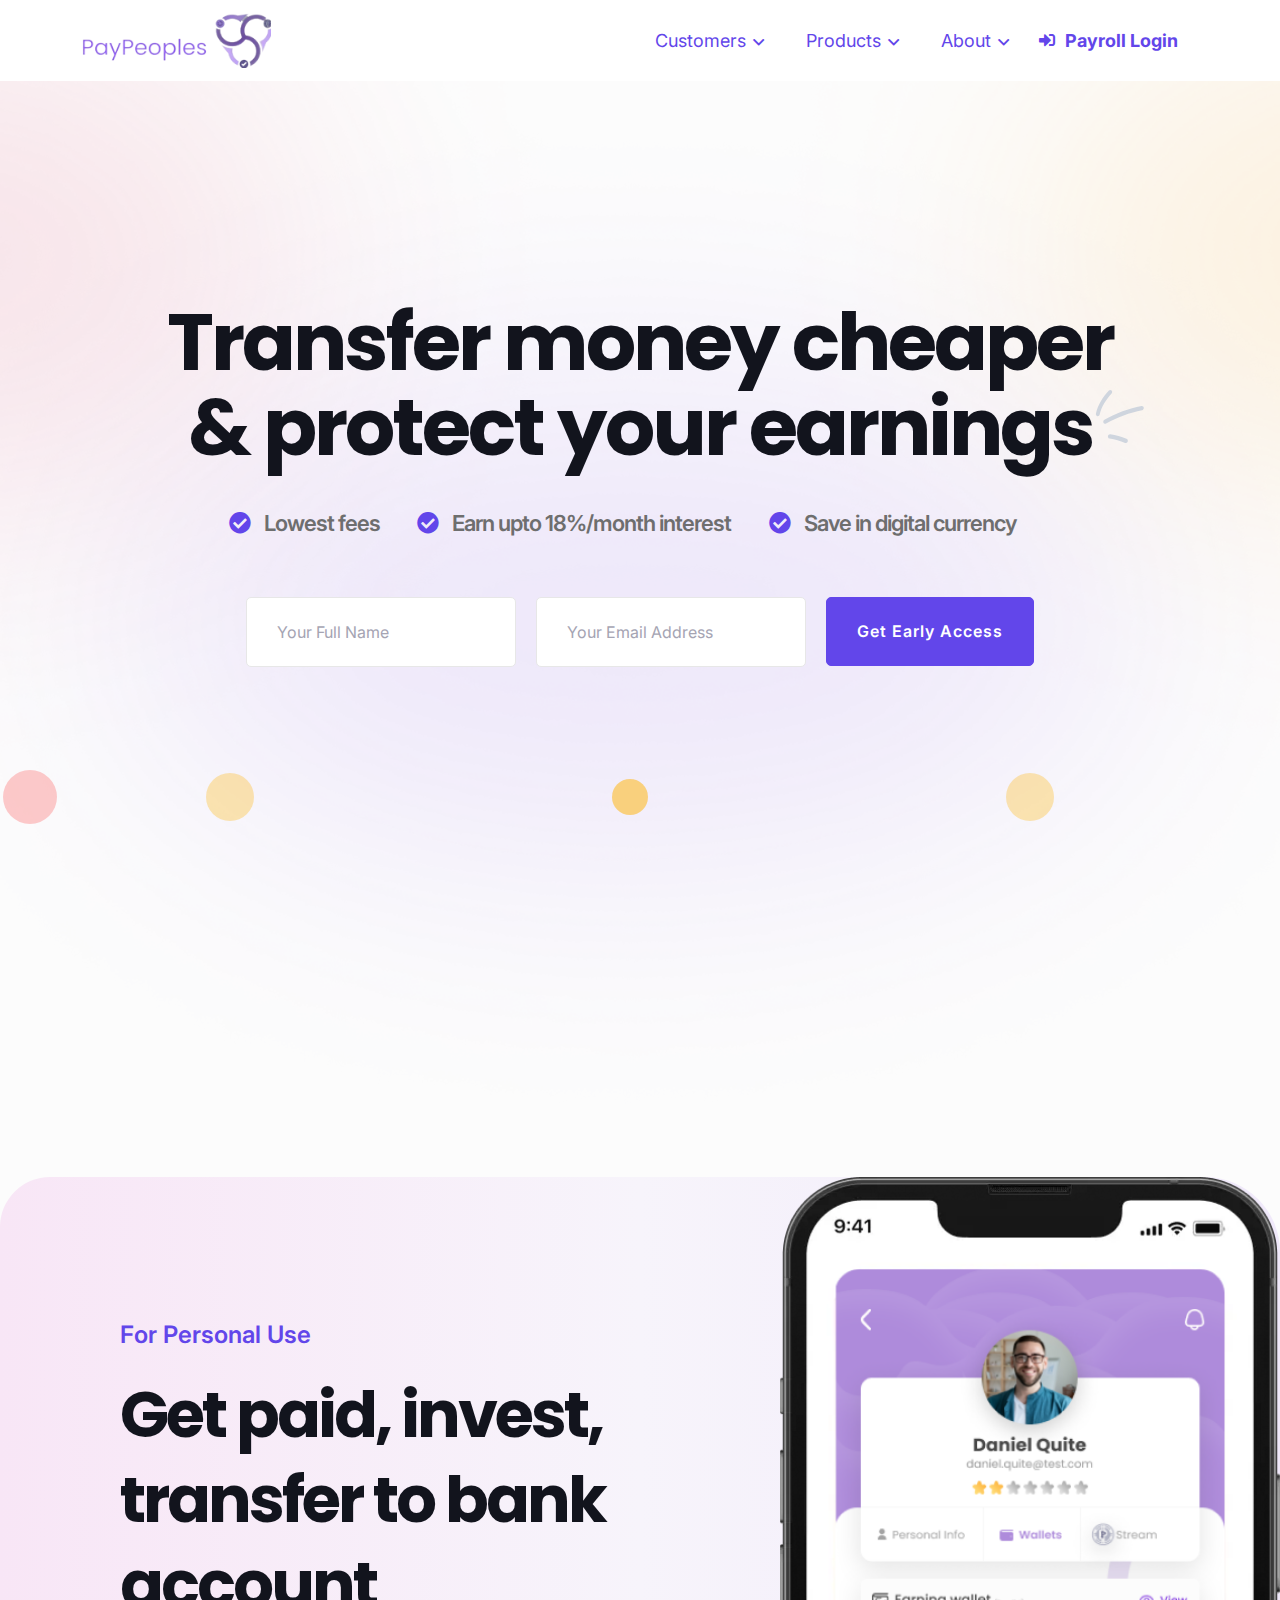
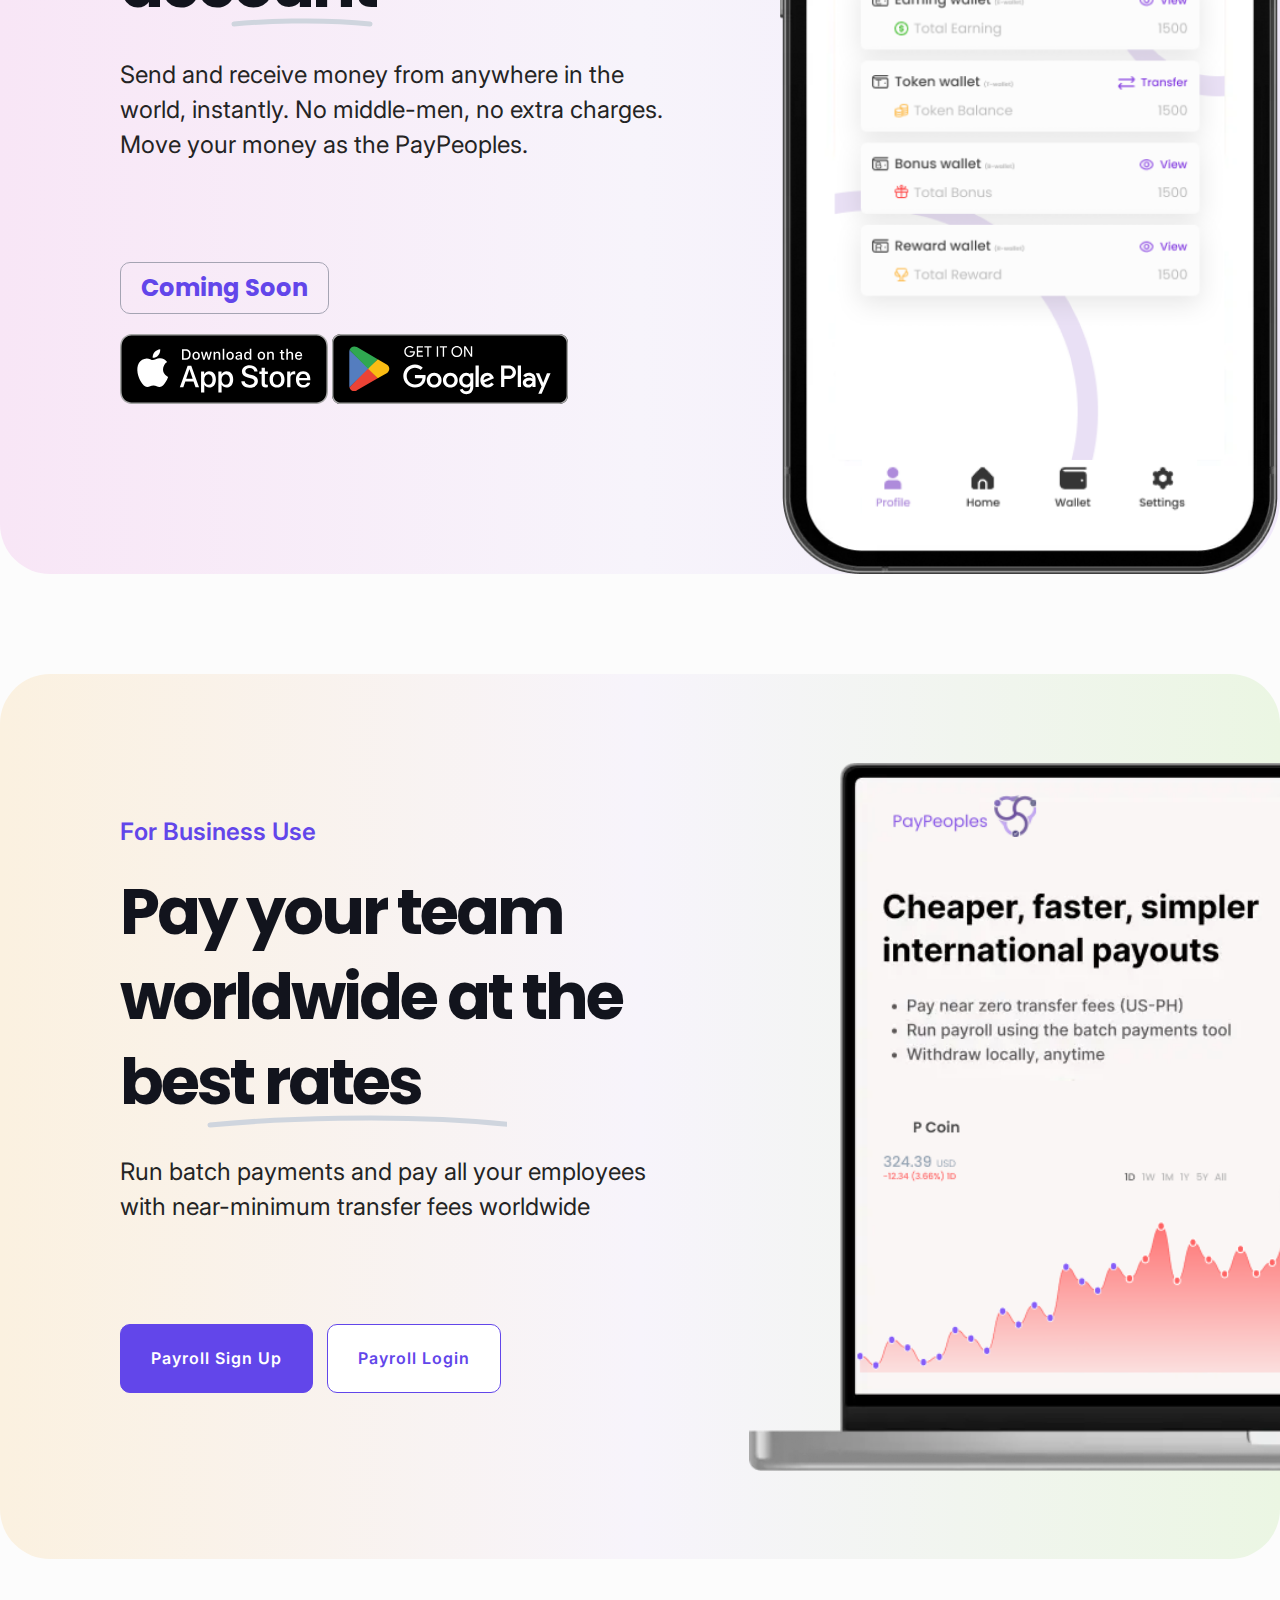
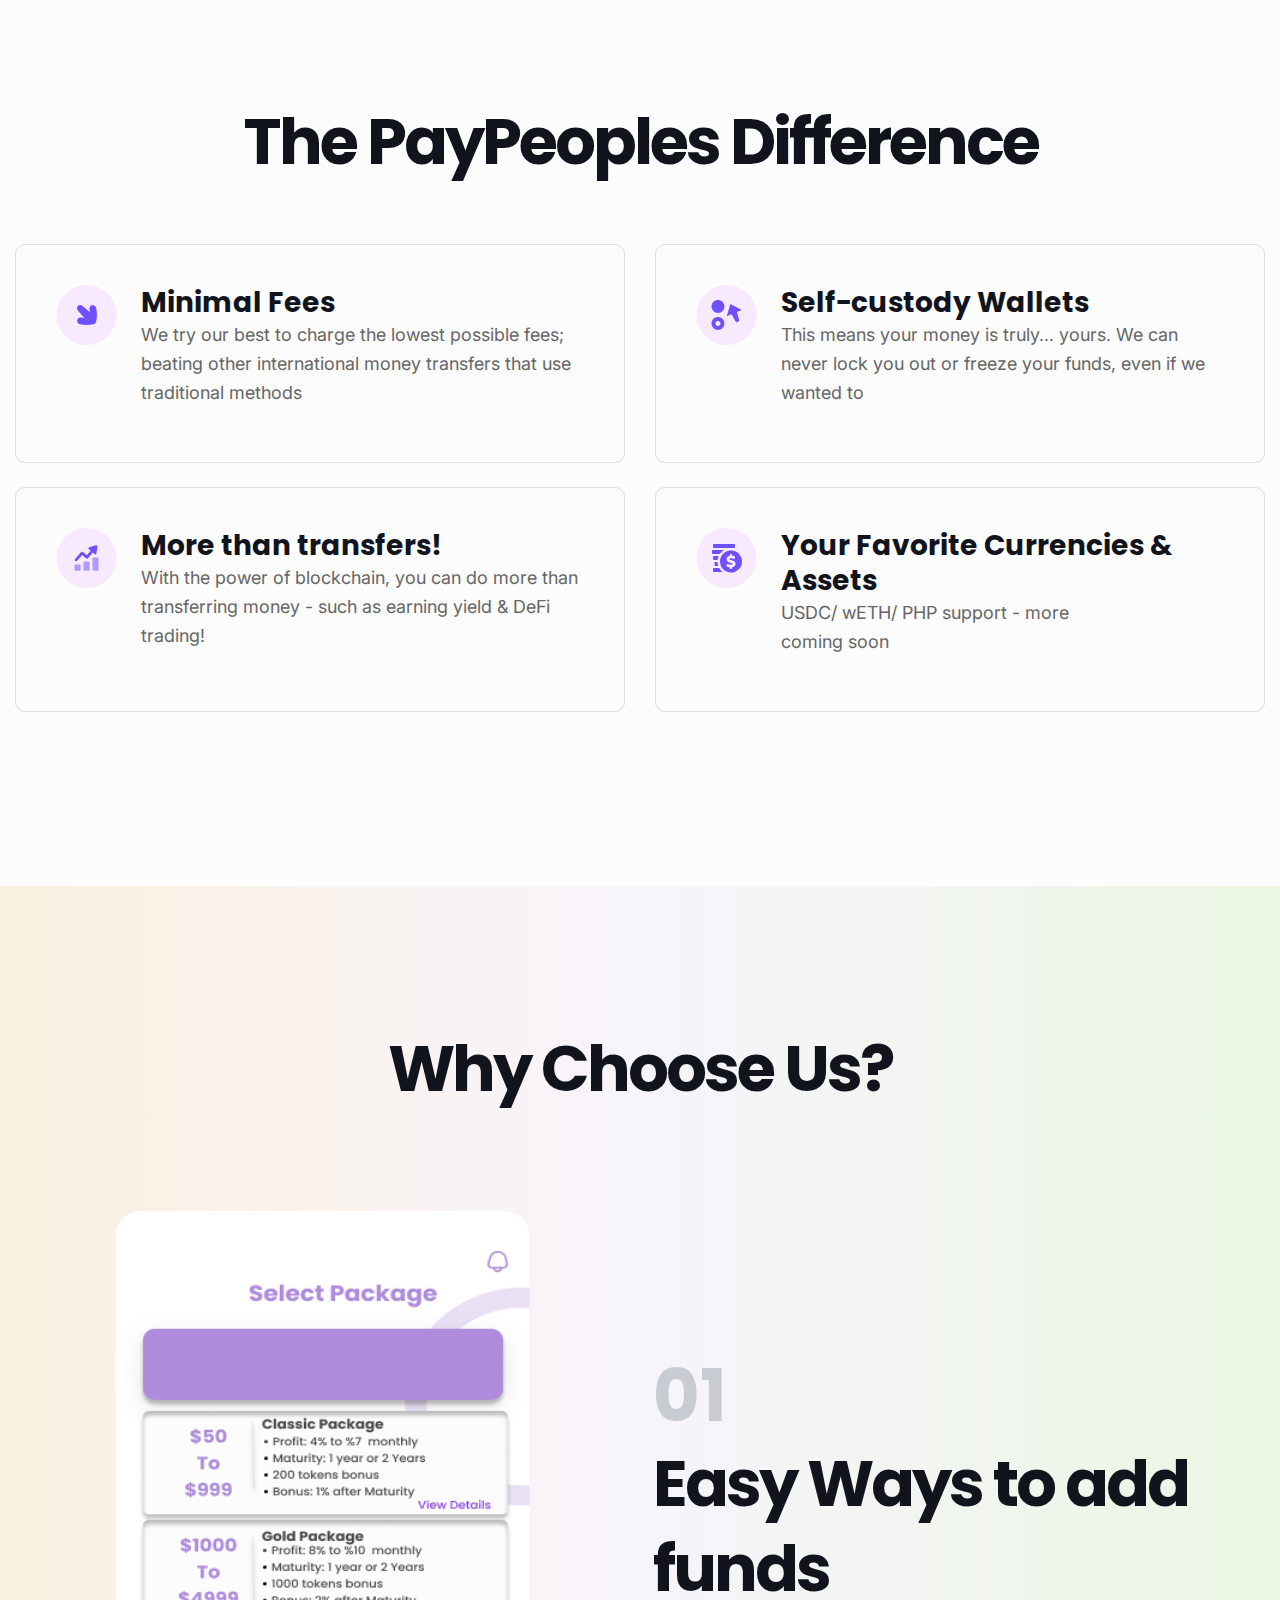
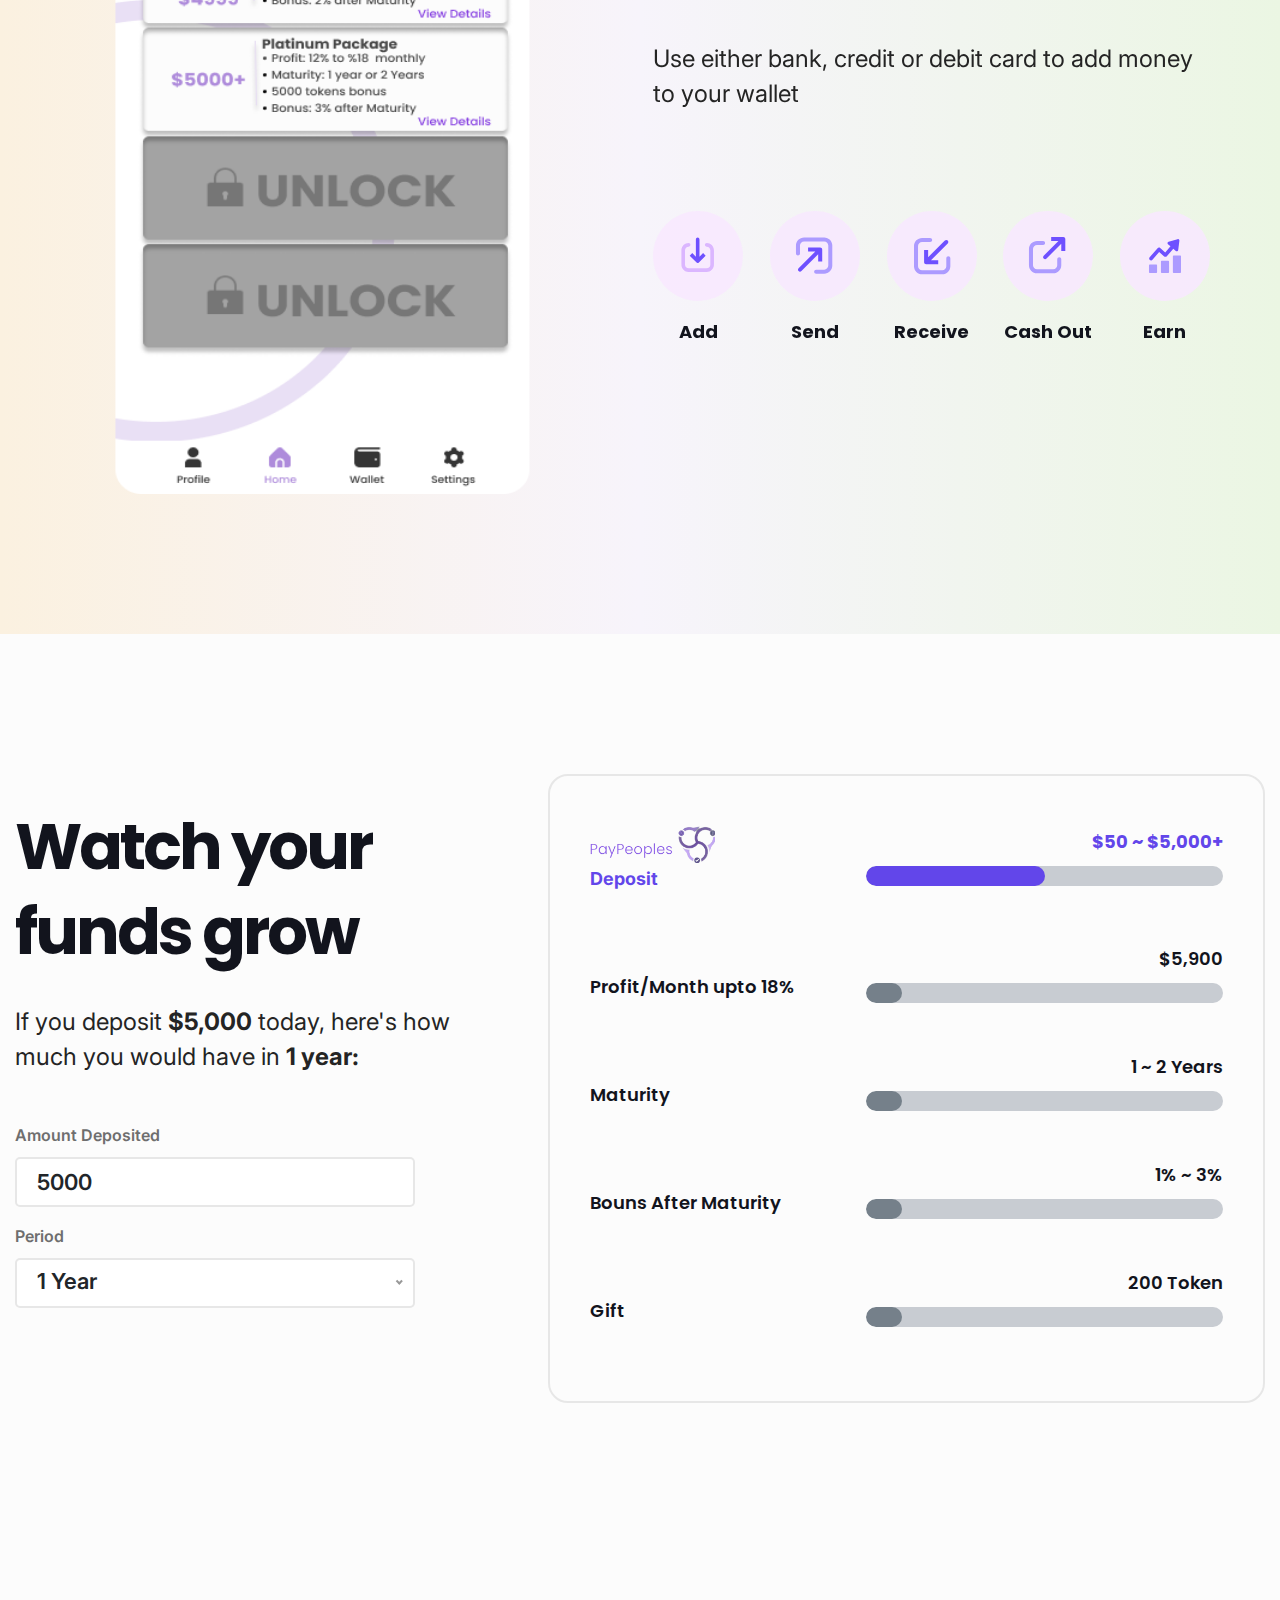
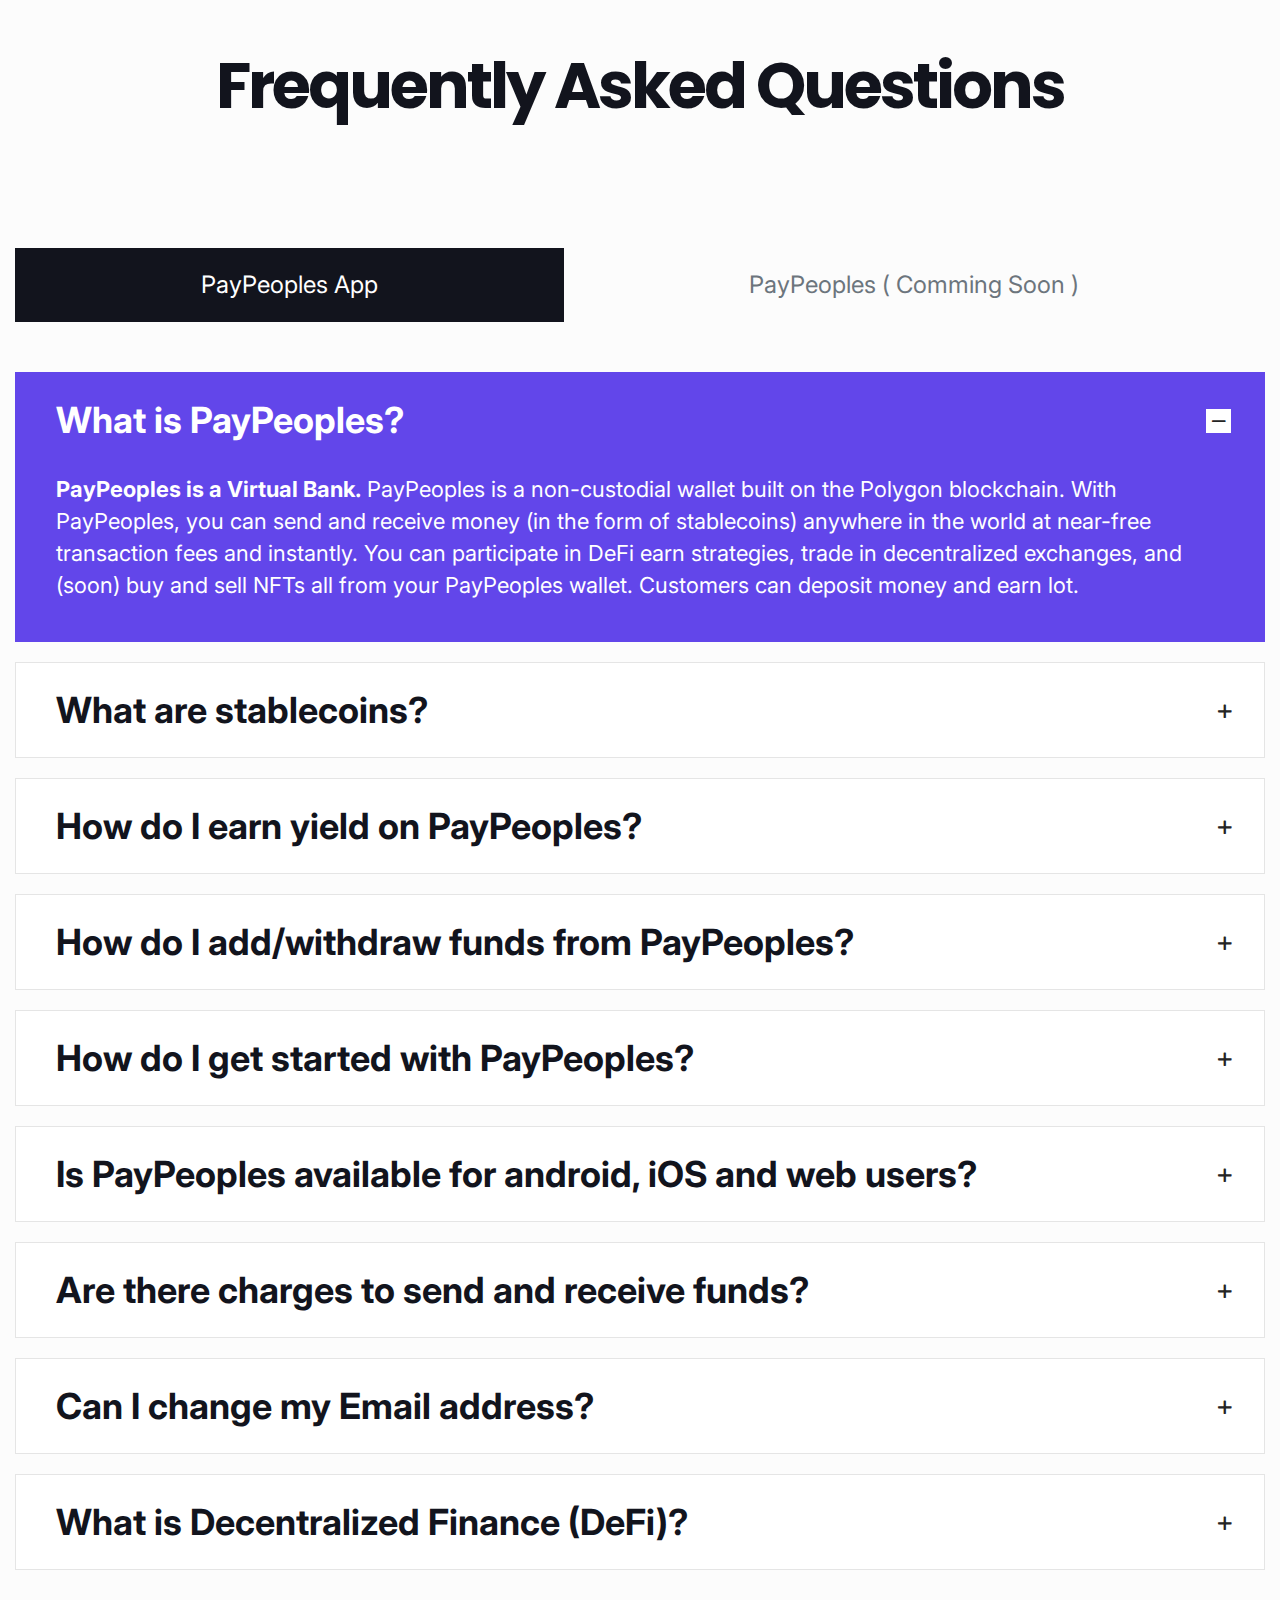
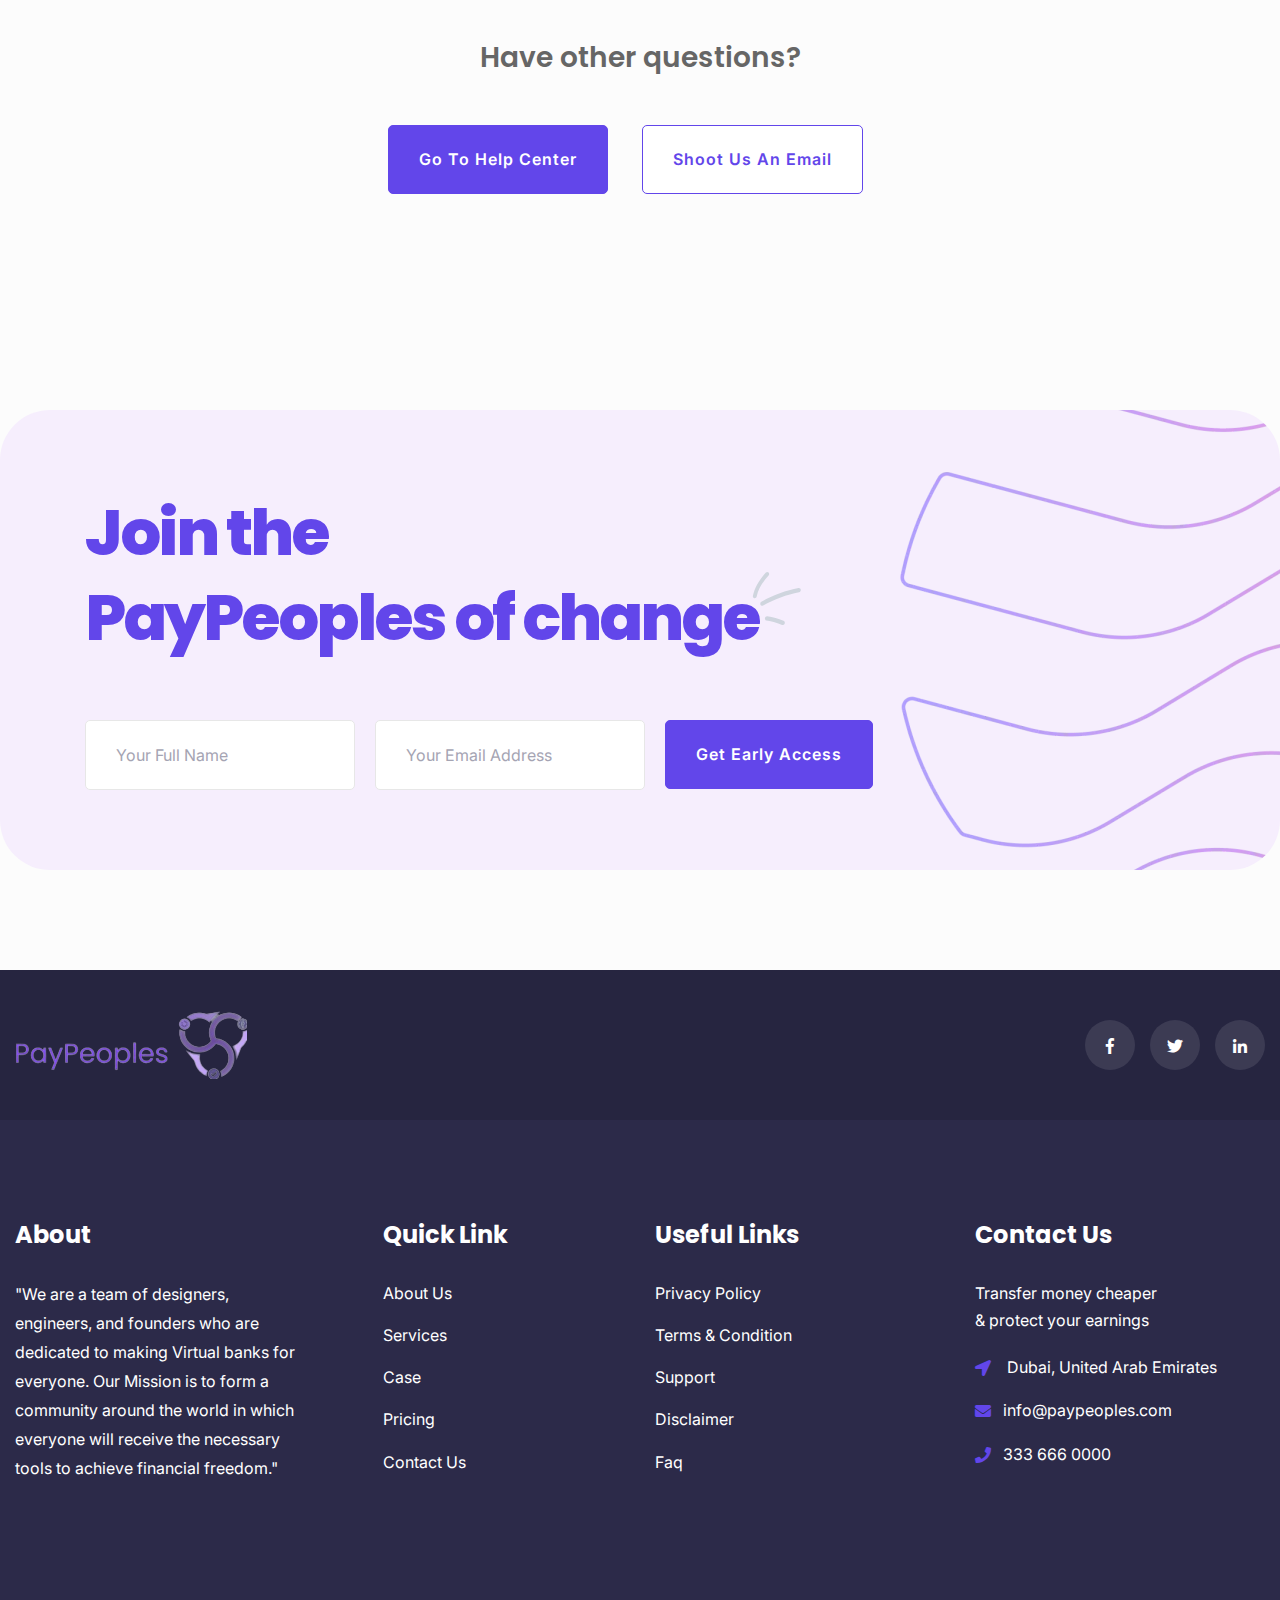
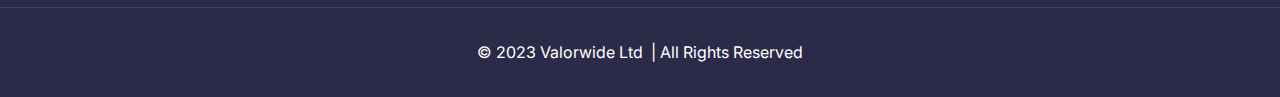
==== index.html @ 77f78c10 "megamenu fix" ====
<!DOCTYPE html>
<html lang="en">
<head>
<meta charset="utf-8">
<title>PayPeoples</title>
<!-- Stylesheets -->
<link href="assets/css/bootstrap.css" rel="stylesheet">
<link href="assets/css/style.css" rel="stylesheet">
<!-- Responsive File -->
<link href="assets/css/responsive.css" rel="stylesheet">
<!-- Color File -->
<link href="assets/css/color.css" rel="stylesheet">

<link rel="preconnect" href="https://fonts.googleapis.com">
<link rel="preconnect" href="https://fonts.gstatic.com" crossorigin>
<link href="https://fonts.googleapis.com/css2?family=Inter:wght@100;200;300;400;500;600;700;800;900&family=Poppins:ital,wght@0,300;0,400;0,500;0,600;0,700;0,800;0,900;1,300;1,400;1,500;1,600;1,700;1,800;1,900&display=swap" rel="stylesheet">

<link rel="shortcut icon" href="assets/images/favicon.ico" type="image/x-icon">
<link rel="icon" href="assets/images/favicon.ico" type="image/x-icon">

<!-- Responsive -->
<meta http-equiv="X-UA-Compatible" content="IE=edge">
<meta name="viewport" content="width=device-width, initial-scale=1.0, maximum-scale=1.0, user-scalable=0">
<!--[if lt IE 9]><script src="https://cdnjs.cloudflare.com/ajax/libs/html5shiv/3.7.3/html5shiv.js"></script><![endif]-->
<!--[if lt IE 9]><script src="js/respond.js"></script><![endif]-->
</head>

<body>

<div class="page-wrapper">
    <header class="main-header header-style-one">
        <nav class="navbar navbar-expand-lg navbar-light bg-white fixed-top paypeoples-menu">
            <div class="container">
                <a class="navbar-brand" href="#"><img src="./assets/images/logo.png" alt=""></a>
                <button class="navbar-toggler" type="button" data-bs-toggle="collapse" data-bs-target="#main_nav">
                    <span class="navbar-toggler-icon"></span>
                </button>
                <div class="collapse navbar-collapse justify-content-end" id="main_nav">
                    <ul class="navbar-nav">
                        <li class="nav-item dropdown has-megamenu me-4">
                            <a class="nav-link dropdown-toggle" href="#" data-bs-toggle="dropdown"> Customers </a>
                            <div class="dropdown-menu megamenu" role="menu">
                                <div class="auto-container">
                                    <div class="row">
                                        <div class="col-lg-3 col-md-4 col-sm-12 left-border">
                                            <div class="left-side">
                                                <h3 class="mb-3">PayPeoples Payroll</h3>
                                                <img src="./assets/images/resource/laptop.png" alt="">
                                                <h4 class="mt-3 mb-3"><a href="#">Pay Your Remote Teams</a></h4>
                                                <p>Pay your team members overseas right from your browser.</p>
                                            </div>
                                        </div>
                                        <div class="col-lg-9 col-md-8 col-sm-12 right-side">
                                            <div class="row g-1">
                                                <h3>Customers</h3>
                                                <div class="col-lg-6 col-md-6 col-sm-12">
                                                    <div class="icon-box">
                                                        <img src="./assets/images/icons/menu-1.svg" alt="">
                                                        <div class="text">
                                                            <h3><a href="#">Freelancers</a></h3>
                                                            <p>Get paid to your wallet by other PayPeoples users or through your company’s payroll</p>
                                                            <h5 class="comming-soon">Comming Soon</h5>
                                                        </div>
                                                    </div>
                                                </div>
                                                <!-- column -->
                                                <div class="col-lg-6 col-md-6 col-sm-12">
                                                    <div class="icon-box">
                                                        <img src="./assets/images/icons/menu-2.svg" alt="">
                                                        <div class="text">
                                                            <h3><a href="#">Remote Companies</a></h3>
                                                            <p>Send payments to your team members with just a few clicks. Convenience for everyone</p>
                                                            <h5 class="comming-soon">Comming Soon</h5>
                                                        </div>
                                                    </div>
                                                </div>
                                                <!-- column -->
                                                <div class="col-lg-6 col-md-6 col-sm-12">
                                                    <div class="icon-box">
                                                        <img src="./assets/images/icons/menu-3.svg" alt="">
                                                        <div class="text">
                                                            <h3><a href="#">Remittance Workers</a></h3>
                                                            <p>Send money to your home country and have the option to withdraw to your local bank</p>
                                                            <h5 class="comming-soon">Comming Soon</h5>
                                                        </div>
                                                    </div>
                                                </div>
                                                <!-- column -->
                                                <div class="col-lg-6 col-md-6 col-sm-12">
                                                    <div class="icon-box">
                                                        <img src="./assets/images/icons/menu-4.svg" alt="">
                                                        <div class="text">
                                                            <h3><a href="#">Web3 Companies</a></h3>
                                                            <p>Process payments for fiat currencies globally with just one integration</p>
                                                            <h5 class="comming-soon">Comming Soon</h5>
                                                        </div>
                                                    </div>
                                                </div>
                                                <!-- column -->
                                            </div>
                                        </div>
                                        <!-- right-side -->
                                   </div>
                                </div>
                               
                            </div> <!-- dropdown-mega-menu.// -->
                        </li>
                        <li class="nav-item dropdown has-megamenu me-4">
                            <a class="nav-link dropdown-toggle" href="#" data-bs-toggle="dropdown"> Products </a>
                            <div class="dropdown-menu megamenu" role="menu">
                                <div class="auto-container">
                                    <div class="row">
                                        <div class="col-lg-3 col-md-4 col-sm-12 left-border">
                                            <div class="left-side">
                                                <h3 class="mb-3">By User Type</h3>
                                                <h4 class="mt-3 mb-3"><a href="#">For Individual</a></h4>
                                                <p class="mt-3 mb-3">Send and receive money from anywhere in the world, instantly.</p>
                                                <h4 class="mt-3 mb-3"><a href="#">For Business</a></h4>
                                                <p class="mt-3 mb-3">Send payments to your team members overseas right from your laptop.</p>
                                            </div>
                                        </div>
                                        <div class="col-lg-9 col-md-8 col-sm-12 right-side">
                                            <div class="row g-1">
                                                <h3>Our Products</h3>
                                                <div class="col-lg-6 col-md-6 col-sm-12">
                                                    <div class="icon-box">
                                                        <img src="./assets/images/icons/menu-1.svg" alt="">
                                                        <div class="text">
                                                            <h3><a href="#">PayPeoples App</a></h3>
                                                            <p>A secure digital wallet that lets you manage your money from anywhere in the world</p>
                                                            <h5 class="comming-soon">Comming Soon</h5>
                                                        </div>
                                                    </div>
                                                </div>
                                                <!-- column -->
                                                <div class="col-lg-6 col-md-6 col-sm-12">
                                                    <div class="icon-box">
                                                        <img src="./assets/images/icons/menu-2.svg" alt="">
                                                        <div class="text">
                                                            <h3><a href="#">PayPeoples Payroll</a></h3>
                                                            <p>Our solution lets you seamlessly send payments to your team members overseas</p>
                                                            <h5 class="comming-soon">Comming Soon</h5>
                                                        </div>
                                                    </div>
                                                </div>
                                                <!-- column -->
                                                <div class="col-lg-6 col-md-6 col-sm-12">
                                                    <div class="icon-box">
                                                        <img src="./assets/images/icons/menu-3.svg" alt="">
                                                        <div class="text">
                                                            <h3><a href="#">On-ramp/Off-ramp API</a></h3>
                                                            <p>Allow your users to buy or sell crypto with just one simple integration on your app</p>
                                                            <h5 class="comming-soon">Comming Soon</h5>
                                                        </div>
                                                    </div>
                                                </div>
                                                <!-- column -->
                                            </div>
                                        </div>
                                        <!-- right-side -->
                                   </div>
                                </div>
                               
                            </div> <!-- dropdown-mega-menu.// -->
                        </li>
                        <li class="nav-item active"><a class="nav-link" href="#"> About </a></li>
                     
                    </ul>
                    <div class="login">
                        <a href="#" class="login-btn fw-bold"><i class="fa fa-sign-in-alt"></i> Payroll Login</a>
                    </div>
                </div> <!-- navbar-collapse.// -->
            </div> <!-- container-fluid.// -->
            </nav>
    </header>

<!-- Hero Section Start -->
  
<section class="hero-section" style="background-image: url(./assets/images/shape/bg-shape.png);">
    <div class="auto-container">
        <div class="upper-text text-center">
            <h1>Transfer money cheaper<br>& <span>protect</span> your earnings</h1>
            <div class="row d-flex justify-content-center">
                <div class="col-lg-8 col-md-10 col-sm-12">
                    <ul class="hero-list-text d-flex justify-content-around">
                        <li>Lowest fees</li>
                        <li>Earn upto 18%/month interest </li>
                        <li>Save in digital currency</li>
                    </ul>
                </div>
            </div>
            <div class="hero-form">
                <form action="" class="d-flex justify-content-center">
                    <input type="text" placeholder="Your Full Name">
                    <input type="email" placeholder="Your Email Address">
                    <div class="hero-form-btn"><a href="#" class="btn-1 btn-alt">Get Early Access</a></div>
                </form>
            </div>
        </div>
    </div>
    <div id="bubbles">
        <div class="bubble x1"></div>
        <div class="bubble x2"></div>
        <div class="bubble x3"></div>
        <div class="bubble x4"></div>
        <div class="bubble x5"></div>
    </div>
</section>
<!-- Hero Section End -->

<!-- Personal Use Section Start -->

<section class="personal-use-section">
    <div class="auto-container bg-color one">
        <div class="row">
            <div class="col-lg-7 col-md-12 col-sm-12 personal-left">
                <h5 class="sec-sub-title">For Personal Use</h5>
                <h2 class="sec-title">Get paid, invest, transfer to bank account</h2>
                <p class="sec-text">Send and receive money from anywhere in the world, instantly. No middle-men, no extra charges. Move your money as the PayPeoples.</p>
                <div class="app-image">
                    <h4>Coming Soon</h4>
                    <div class="image-column">
                        <img src="./assets/images/resource/app-store.svg" alt="">
                        <img src="./assets/images/resource/google-play.svg" alt="">
                    </div>
                </div>
            </div>
            <div class="col-lg-5 col-md-12 col-sm-12 personal-right">
                <img src="./assets/images/resource/mobile.png" alt="">
            </div>
        </div>
    </div>
</section>

<!-- Personal Use Section End -->

<!-- Business Use Section Start -->

<section class="personal-use-section business">
    <div class="auto-container bg-color">
        <div class="row">
            <div class="col-lg-7 col-md-12 col-sm-12 personal-left">
                <h5 class="sec-sub-title">For Business Use</h5>
                <h2 class="sec-title">Pay your team worldwide at the best rates</h2>
                <p class="sec-text">Run batch payments and pay all your employees with near-minimum transfer fees worldwide</p>
                <div class="app-image">
                    <div class="btn-column">
                        <a href="#" class="btn-1 btn-alt mb-3">Payroll Sign Up</a>
                        <a href="#" class="btn-1 btn-alt btn-2">Payroll Login</a>
                    </div>
                </div>
            </div>
            <div class="col-lg-5 col-md-12 col-sm-12 business-right">
                <div class="business-image" style="background-image: url(./assets/images/resource/laptop.png);"></div>
            </div>
        </div>
    </div>
</section>

<!-- Business Use Section End -->


<!-- Feature Section Start -->

<section class="feature-section">
    <div class="auto-container">
        <h2 class="sec-title text-center">The PayPeoples Difference</h2>
        <div class="row">
            <div class="col-lg-6 col-md-12 col-sm-12 feature mb-4">
                <div class="icon-box d-flex align-items-start">
                    <img src="./assets/images/icons/feature-1.svg" alt="">
                    <div class="text ps-4">
                        <h3>Minimal Fees</h3>
                        <p>We try our best to charge the lowest possible fees; beating other international money transfers that use traditional methods</p>
                    </div>
                </div>
            </div>
            <div class="col-lg-6 col-md-12 col-sm-12 feature mb-4">
                <div class="icon-box d-flex align-items-start">
                    <img src="./assets/images/icons/feature-2.svg" alt="">
                    <div class="text ps-4">
                        <h3>Self-custody Wallets</h3>
                        <p>This means your money is truly... yours. We can never lock you out or freeze your funds, even if we wanted to</p>
                    </div>
                </div>
            </div>
            <div class="col-lg-6 col-md-12 col-sm-12 feature mb-4">
                <div class="icon-box d-flex align-items-start">
                    <img src="./assets/images/icons/feature-3.svg" alt="">
                    <div class="text one ps-4 ">
                        <h3>More than transfers!</h3>
                        <p>With the power of blockchain, you can do more than transferring money - such as earning yield & DeFi trading!</p>
                    </div>
                </div>
            </div>
            <div class="col-lg-6 col-md-12 col-sm-12 feature mb-4">
                <div class="icon-box d-flex align-items-start">
                    <img src="./assets/images/icons/feature-4.svg" alt="">
                    <div class="text ps-4">
                        <h3>Your Favorite Currencies & Assets</h3>
                        <p>USDC/ wETH/ PHP support - more <br>coming soon</p>
                    </div>
                </div>
            </div>
        </div>
    </div>
</section>

<!-- Feature Section End -->


<!-- Choose Section Start -->

<section class="personal-use-section choose">
    <div class="bg-color">
    <div class="auto-container">
        <h2 class="sec-title text-center">Why Choose Us?</h2>
        <div class="swiper-container single-item-carousel">
            <div class="swiper-wrapper">
                <!-- Slide Item -->
                <div class="swiper-slide">
                    <div class="row">
                        <div class="col-lg-5 col-md-12 col-sm-12 personal-right">
                            <img src="./assets/images/resource/Wallet.png" alt="">
                        </div>
                        <div class="col-lg-7 col-md-12 col-sm-12 personal-left">
                            <h3 class="number">01</h3>
                            <h2 class="sec-title">Easy Ways to add funds</h2>
                            <p class="sec-text">Use either bank, credit or debit card to add money to your wallet</p>
                            <div class="app-image d-flex justify-content-between">
                                <div class="image-column text-center">
                                    <img src="./assets/images/icons/add.svg" alt="">
                                    <h5>Add</h5>
                                </div>
                                <div class="image-column text-center">
                                    <img src="./assets/images/icons/send.svg" alt="">
                                    <h5>Send</h5>
                                </div>
                                <div class="image-column text-center">
                                    <img src="./assets/images/icons/receive.svg" alt="">
                                    <h5>Receive</h5>
                                </div>
                                <div class="image-column text-center">
                                    <img src="./assets/images/icons/cashout.svg" alt="">
                                    <h5>Cash Out </h5>
                                </div>
                                <div class="image-column text-center">
                                    <img src="./assets/images/icons/earn.svg" alt="">
                                    <h5>Earn</h5>
                                </div>
                            </div>
                        </div>
                    </div>
                </div>
                 <!-- Slide Item -->
                <div class="swiper-slide">
                    <div class="row">
                        <div class="col-lg-5 col-md-12 col-sm-12 personal-right">
                            <img src="./assets/images/resource/Wallet.png" alt="">
                        </div>
                        <div class="col-lg-7 col-md-12 col-sm-12 personal-left">
                            <h3 class="number">02</h3>
                            <h2 class="sec-title">Send Money in laser speed</h2>
                            <p class="sec-text">Easily send money to other PayPeoples users anywhere across the world in seconds</p>
                            <div class="app-image d-flex justify-content-between">
                                <div class="image-column text-center">
                                    <img src="./assets/images/icons/add.svg" alt="">
                                    <h5>Add</h5>
                                </div>
                                <div class="image-column text-center">
                                    <img src="./assets/images/icons/send.svg" alt="">
                                    <h5>Send</h5>
                                </div>
                                <div class="image-column text-center">
                                    <img src="./assets/images/icons/receive.svg" alt="">
                                    <h5>Receive</h5>
                                </div>
                                <div class="image-column text-center">
                                    <img src="./assets/images/icons/cashout.svg" alt="">
                                    <h5>Cash Out </h5>
                                </div>
                                <div class="image-column text-center">
                                    <img src="./assets/images/icons/earn.svg" alt="">
                                    <h5>Earn</h5>
                                </div>
                            </div>
                        </div>
                    </div>
                </div>
                 <!-- Slide Item -->
                <div class="swiper-slide">
                    <div class="row">
                        <div class="col-lg-5 col-md-12 col-sm-12 personal-right">
                            <img src="./assets/images/resource/Wallet.png" alt="">
                        </div>
                        <div class="col-lg-7 col-md-12 col-sm-12 personal-left">
                            <h3 class="number">03</h3>
                            <h2 class="sec-title">Receive Money safely</h2>
                            <p class="sec-text">Receive money from other PayPeoples users or through your company’s payroll</p>
                            <div class="app-image d-flex justify-content-between">
                                <div class="image-column text-center">
                                    <img src="./assets/images/icons/add.svg" alt="">
                                    <h5>Add</h5>
                                </div>
                                <div class="image-column text-center">
                                    <img src="./assets/images/icons/send.svg" alt="">
                                    <h5>Send</h5>
                                </div>
                                <div class="image-column text-center">
                                    <img src="./assets/images/icons/receive.svg" alt="">
                                    <h5>Receive</h5>
                                </div>
                                <div class="image-column text-center">
                                    <img src="./assets/images/icons/cashout.svg" alt="">
                                    <h5>Cash Out </h5>
                                </div>
                                <div class="image-column text-center">
                                    <img src="./assets/images/icons/earn.svg" alt="">
                                    <h5>Earn</h5>
                                </div>
                            </div>
                        </div>
                    </div>
                </div>
                 <!-- Slide Item -->
                <div class="swiper-slide">
                    <div class="row">
                        <div class="col-lg-5 col-md-12 col-sm-12 personal-right">
                            <img src="./assets/images/resource/Wallet.png" alt="">
                        </div>
                        <div class="col-lg-7 col-md-12 col-sm-12 personal-left">
                            <h3 class="number">04</h3>
                            <h2 class="sec-title">Withdraw to your local currency</h2>
                            <p class="sec-text">Cash out money to your local bank account or e-wallet at the cheapest rates</p>
                            <div class="app-image d-flex justify-content-between">
                                <div class="image-column text-center">
                                    <img src="./assets/images/icons/add.svg" alt="">
                                    <h5>Add</h5>
                                </div>
                                <div class="image-column text-center">
                                    <img src="./assets/images/icons/send.svg" alt="">
                                    <h5>Send</h5>
                                </div>
                                <div class="image-column text-center">
                                    <img src="./assets/images/icons/receive.svg" alt="">
                                    <h5>Receive</h5>
                                </div>
                                <div class="image-column text-center">
                                    <img src="./assets/images/icons/cashout.svg" alt="">
                                    <h5>Cash Out </h5>
                                </div>
                                <div class="image-column text-center">
                                    <img src="./assets/images/icons/earn.svg" alt="">
                                    <h5>Earn</h5>
                                </div>
                            </div>
                        </div>
                    </div>
                </div>
                 <!-- Slide Item -->
                <div class="swiper-slide">
                    <div class="row">
                        <div class="col-lg-5 col-md-12 col-sm-12 personal-right">
                            <img src="./assets/images/resource/Wallet.png" alt="">
                        </div>
                        <div class="col-lg-7 col-md-12 col-sm-12 personal-left">
                            <h3 class="number">05</h3>
                            <h2 class="sec-title">Earn with idle funds</h2>
                            <p class="sec-text">PayPeoples uses Aave, which allows users to earn a passive income by depositing their idle funds</p>
                            <div class="app-image d-flex justify-content-between">
                                <div class="image-column text-center">
                                    <img src="./assets/images/icons/add.svg" alt="">
                                    <h5>Add</h5>
                                </div>
                                <div class="image-column text-center">
                                    <img src="./assets/images/icons/send.svg" alt="">
                                    <h5>Send</h5>
                                </div>
                                <div class="image-column text-center">
                                    <img src="./assets/images/icons/receive.svg" alt="">
                                    <h5>Receive</h5>
                                </div>
                                <div class="image-column text-center">
                                    <img src="./assets/images/icons/cashout.svg" alt="">
                                    <h5>Cash Out </h5>
                                </div>
                                <div class="image-column text-center">
                                    <img src="./assets/images/icons/earn.svg" alt="">
                                    <h5>Earn</h5>
                                </div>
                            </div>
                        </div>
                    </div>
                </div>
                 <!-- Slide Item -->
            </div>
        </div>       
    </div>
    </div>
</section>

<!-- Choose Use Section End -->

<!-- Fund Section Start -->

<section class="fund-section">
    <div class="auto-container">
        <div class="row g-5">
            <div class="col-lg-5 col-md-12 left-column">
                <h2 class="sec-title">Watch your <br>funds grow</h2>
                <p class="sec-text mb-5">If you deposit <strong>$5,000</strong> today, here's how<br> much you would have in <strong>1 year:</strong></p>
                <form>
                    <div class="form-row g-3">
                      <div class="form-group col-md-12 mb-3">
                        <label for="number" class="mb-2">Amount Deposited</label>
                        <input type="number" class="form-control" value="5000">
                      </div>
                      <div class="form-group col-md-12">
                        <label for="inputState" class="mb-2">Period</label>
                        <select id="inputState" class="form-control nice-select">
                          <option selected>1 Year</option>
                          <option>2 Year</option>
                          <option>3 Year</option>
                        </select>
                      </div>
                    </div>
                </form>
            </div>
            <div class="col-lg-7 col-md-12">
                <div class="inner">
                    <div class="row g-4">
                        <!-- column -->
                        <div class="col-lg-5 col-md-6 mb-4">
                            <ul>
                                <li class="text-left"><img src="./assets/images/logo.png" alt=""></li>
                                <li class="progress-text">Deposit</li>
                            </ul>
                        </div>
                        <div class="col-lg-7 col-md-6 mb-4">
                            <h6 class="text-end progress-text mb-2">$50 ~ $5,000+</h6>
                            <div class="progress">
                                <div class="progress-bar one" role="progressbar" style="width: 50%" aria-valuenow="50" aria-valuemin="0" aria-valuemax="100"></div>
                            </div>
                        </div>
                         <!-- column -->
                         <div class="col-lg-5 col-md-6 inner-text mb-4">
                            <h4 class="progress-text-2">Profit/Month upto 18%</h4>
                        </div>
                        <div class="col-lg-7 col-md-6 mb-4">
                            <h6 class="text-end progress-text-2 mb-2">$5,900</h6>
                            <div class="progress">
                                <div class="progress-bar two" role="progressbar" style="width: 10%" aria-valuenow="10" aria-valuemin="0" aria-valuemax="100"></div>
                            </div>
                        </div>
                          <!-- column -->
                        <div class="col-lg-5 col-md-6 inner-text mb-4">
                            <h4 class="progress-text-2">Maturity</h4>
                        </div>
                        <div class="col-lg-7 col-md-6 mb-4">
                            <h6 class="text-end progress-text-2 mb-2 ">1 ~ 2 Years</h6>
                            <div class="progress">
                                <div class="progress-bar two" role="progressbar" style="width: 10%" aria-valuenow="10" aria-valuemin="0" aria-valuemax="100"></div>
                            </div>
                        </div>
                          <!-- column -->
                          <div class="col-lg-5 col-md-6 inner-text mb-4">
                            <h4 class="progress-text-2">Bouns After Maturity</h4>
                        </div>
                        <div class="col-lg-7 col-md-6 mb-4">
                            <h6 class="text-end progress-text-2 mb-2 ">1% ~ 3%</h6>
                            <div class="progress">
                                <div class="progress-bar two" role="progressbar" style="width: 10%" aria-valuenow="10" aria-valuemin="0" aria-valuemax="100"></div>
                            </div>
                        </div>
                          <!-- column -->
                          <div class="col-lg-5 col-md-6 inner-text mb-4">
                            <h4 class="progress-text-2">Gift</h4>
                        </div>
                        <div class="col-lg-7 col-md-6 mb-4">
                            <h6 class="text-end progress-text-2 mb-2">200 Token</h6>
                            <div class="progress">
                                <div class="progress-bar two" role="progressbar" style="width: 10%" aria-valuenow="10" aria-valuemin="0" aria-valuemax="100"></div>
                            </div>
                        </div>
                    </div>
                </div>
            </div>
        </div>
    </div>
</section>

<!-- Fund Section End -->


<!-- Faq Section Start -->

<section class="faq-section">
    <div class="auto-container">
        <h2 class="sec-title text-center">Frequently Asked Questions</h2>
        <ul class="nav nav-tabs faq-tab-btn" id="Tab" role="tablist">
            <li class="nav-item" role="presentation">
                <a class="nav-link active" id="tab1" data-bs-toggle="tab" data-bs-target="#tab-1" type="button" role="tab" aria-controls="tab-1" aria-selected="true"><div class="faq-tab-title">PayPeoples App</div></a>
            </li>
            <li class="nav-item" role="presentation">
                <a class="nav-link disabled" id="tab2" data-bs-toggle="tab" data-bs-target="#tab-2" type="button" role="tab" aria-controls="tab2" aria-selected="false"><div class="faq-tab-title">PayPeoples ( Comming Soon )</div></a>
            </li>
        </ul>
        <div class="tab-content about-3-tab-content" id="TabContent">
            <div class="tab-pane fadeInUp animated show active" id="tab-1" role="tabpanel" aria-labelledby="tab-1">
                <div class="row">
                    <div class="col-lg-12">
                        <div class="accordian-boxed">
                            <!--Accordian Box-->
                            <ul class="accordion-box alt">
                                <li class="accordion block active-block">
                                    <div class="acc-btn active"><div class="icon-outer"><span class="far fa-plus"></span> <span class="far fa-minus"></span></div>What is PayPeoples?</div>
                                    <div class="acc-content current">
                                        <div class="content">
                                            <div class="text"><strong>PayPeoples is a Virtual  Bank.</strong>
                                                PayPeoples is a non-custodial wallet built on the Polygon blockchain. With PayPeoples, you can send and receive money (in the form of stablecoins) anywhere in the world at near-free transaction fees and instantly. You can participate in DeFi earn strategies, trade in decentralized exchanges, and (soon) buy and sell NFTs all from your PayPeoples wallet. Customers can deposit money and earn lot. 
                                                </div>
                                        </div>
                                    </div>
                                </li>
                                <!--Block-->
                                <li class="accordion block">
                                    <div class="acc-btn"><div class="icon-outer"><span class="far fa-plus"></span> <span class="far fa-minus"></span></div>What are stablecoins?</div>
                                    <div class="acc-content">
                                        <div class="content">
                                            <div class="text">Stablecoins are digital assets pegged to a dollar. Meaning that no matter what - your stablecoins will always be redeemable to USD. We use USDC as our primary stablecoin - the most trusted and regulated coin available.</div>
                                        </div>
                                    </div>
                                </li>
                                <!--Block-->
                                <li class="accordion block">
                                    <div class="acc-btn"><div class="icon-outer"><span class="far fa-plus"></span> <span class="far fa-minus"></span></div>How do I earn yield on PayPeoples?</div>
                                    <div class="acc-content">
                                        <div class="content">
                                            <div class="text">PayPeoples uses multiple DeFi (Decentralized protocols) to generate the best yields on the market. We are constantly improving our tech and always on the lookout for the highest and safest yield opportunities. Think of us as your DeFi wealth manager :)
                                            </div>
                                        </div>
                                    </div>
                                </li>
                                <!--Block-->
                                <li class="accordion block">
                                    <div class="acc-btn"><div class="icon-outer"><span class="far fa-plus"></span> <span class="far fa-minus"></span></div>How do I add/withdraw funds from PayPeoples?</div>
                                    <div class="acc-content">
                                        <div class="content">
                                            <div class="text">We have partnered up with the most secure and reliable exchanges of digital assets, where you can do a quick KYC check and use your bank account or card to purchase/add tokens to your PayPeoples account. You can also withdraw the assets that you have received/bought to your bank account through similar channels.</div>
                                        </div>
                                    </div>
                                </li>
                                <!--Block-->
                                <li class="accordion block">
                                    <div class="acc-btn"><div class="icon-outer"><span class="far fa-plus"></span> <span class="far fa-minus"></span></div>How do I get started with PayPeoples?</div>
                                    <div class="acc-content">
                                        <div class="content">
                                            <div class="text">Download the app from Play Store or App Store, or sign up on the web version with nothing but your email! Set a PIN and unique username and you're ready to explore the world of web3
                                            </div>
                                        </div>
                                    </div>
                                </li>
                                <!--Block-->
                                <li class="accordion block">
                                    <div class="acc-btn"><div class="icon-outer"><span class="far fa-plus"></span> <span class="far fa-minus"></span></div>Is PayPeoples available for android, iOS and web users?</div>
                                    <div class="acc-content">
                                        <div class="content">
                                            <div class="text">Yes! You can find and download our app from the Play Store or App Store. You can even sign up from the web version.
                                            </div>
                                        </div>
                                    </div>
                                </li>
                                <!--Block-->
                                <li class="accordion block">
                                    <div class="acc-btn"><div class="icon-outer"><span class="far fa-plus"></span> <span class="far fa-minus"></span></div>Are there charges to send and receive funds?</div>
                                    <div class="acc-content">
                                        <div class="content">
                                            <div class="text">Yes, there are fees associated with sending and receiving, these are basically network fees for all the hard work it does and the sender always bears it. Don't fret - the charges of sending are very minimum 
                                            </div>
                                        </div>
                                    </div>
                                </li>
                                <!--Block-->
                                <li class="accordion block">
                                    <div class="acc-btn"><div class="icon-outer"><span class="far fa-plus"></span> <span class="far fa-minus"></span></div>Can I change my Email address?</div>
                                    <div class="acc-content">
                                        <div class="content">
                                            <div class="text">Your Email address is unique and is one of the key identifiers of your profile. So you will not be able to change them once set.
                                            </div>
                                        </div>
                                    </div>
                                </li>
                                <!--Block-->
                                <li class="accordion block">
                                    <div class="acc-btn"><div class="icon-outer"><span class="far fa-plus"></span> <span class="far fa-minus"></span></div>What is Decentralized Finance (DeFi)?</div>
                                    <div class="acc-content">
                                        <div class="content">
                                            <div class="text">DeFi is a decentralized financial ecosystem that is open to individuals and institutions from all over the world. It provides new methods to participate and earn in a decentralized financial ecosystem. Based on Ethereum, It allows users to borrow, lend, trade, and bank digital assets.
                                            </div>
                                        </div>
                                    </div>
                                </li>
                            </ul>
                        </div>           
                    </div>
                </div>
            </div>
            <div class="tab-pane fadeInUp animated" id="tab-2" role="tabpanel" aria-labelledby="tab-2">
                <div class="row">
                    <div class="col-lg-12">
                        <div class="accordian-boxed">
                            <!--Accordian Box-->
                            <ul class="accordion-box alt">
                                <li class="accordion block active-block">
                                    <div class="acc-btn active"><div class="icon-outer"><span class="far fa-plus"></span> <span class="far fa-minus"></span></div>What is PayPeoples?</div>
                                    <div class="acc-content current">
                                        <div class="content">
                                            <div class="text"><strong>PayPeoples is a Virtual  Bank.</strong>
                                                PayPeoples is a non-custodial wallet built on the Polygon blockchain. With PayPeoples, you can send and receive money (in the form of stablecoins) anywhere in the world at near-free transaction fees and instantly. You can participate in DeFi earn strategies, trade in decentralized exchanges, and (soon) buy and sell NFTs all from your PayPeoples wallet. Customers can deposit money and earn lot. 
                                                </div>
                                        </div>
                                    </div>
                                </li>
                                <!--Block-->
                                <li class="accordion block">
                                    <div class="acc-btn"><div class="icon-outer"><span class="far fa-plus"></span> <span class="far fa-minus"></span></div>What are stablecoins?</div>
                                    <div class="acc-content">
                                        <div class="content">
                                            <div class="text">Stablecoins are digital assets pegged to a dollar. Meaning that no matter what - your stablecoins will always be redeemable to USD. We use USDC as our primary stablecoin - the most trusted and regulated coin available.</div>
                                        </div>
                                    </div>
                                </li>
                                <!--Block-->
                                <li class="accordion block">
                                    <div class="acc-btn"><div class="icon-outer"><span class="far fa-plus"></span> <span class="far fa-minus"></span></div>How do I earn yield on PayPeoples?</div>
                                    <div class="acc-content">
                                        <div class="content">
                                            <div class="text">PayPeoples uses multiple DeFi (Decentralized protocols) to generate the best yields on the market. We are constantly improving our tech and always on the lookout for the highest and safest yield opportunities. Think of us as your DeFi wealth manager :)
                                            </div>
                                        </div>
                                    </div>
                                </li>
                                <!--Block-->
                                <li class="accordion block">
                                    <div class="acc-btn"><div class="icon-outer"><span class="far fa-plus"></span> <span class="far fa-minus"></span></div>How do I add/withdraw funds from PayPeoples?</div>
                                    <div class="acc-content">
                                        <div class="content">
                                            <div class="text">We have partnered up with the most secure and reliable exchanges of digital assets, where you can do a quick KYC check and use your bank account or card to purchase/add tokens to your PayPeoples account. You can also withdraw the assets that you have received/bought to your bank account through similar channels.</div>
                                        </div>
                                    </div>
                                </li>
                                <!--Block-->
                                <li class="accordion block">
                                    <div class="acc-btn"><div class="icon-outer"><span class="far fa-plus"></span> <span class="far fa-minus"></span></div>How do I get started with PayPeoples?</div>
                                    <div class="acc-content">
                                        <div class="content">
                                            <div class="text">Download the app from Play Store or App Store, or sign up on the web version with nothing but your email! Set a PIN and unique username and you're ready to explore the world of web3
                                            </div>
                                        </div>
                                    </div>
                                </li>
                                <!--Block-->
                                <li class="accordion block">
                                    <div class="acc-btn"><div class="icon-outer"><span class="far fa-plus"></span> <span class="far fa-minus"></span></div>Is PayPeoples available for android, iOS and web users?</div>
                                    <div class="acc-content">
                                        <div class="content">
                                            <div class="text">Yes! You can find and download our app from the Play Store or App Store. You can even sign up from the web version.
                                            </div>
                                        </div>
                                    </div>
                                </li>
                                <!--Block-->
                                <li class="accordion block">
                                    <div class="acc-btn"><div class="icon-outer"><span class="far fa-plus"></span> <span class="far fa-minus"></span></div>Are there charges to send and receive funds?</div>
                                    <div class="acc-content">
                                        <div class="content">
                                            <div class="text">Yes, there are fees associated with sending and receiving, these are basically network fees for all the hard work it does and the sender always bears it. Don't fret - the charges of sending are very minimum 
                                            </div>
                                        </div>
                                    </div>
                                </li>
                                <!--Block-->
                                <li class="accordion block">
                                    <div class="acc-btn"><div class="icon-outer"><span class="far fa-plus"></span> <span class="far fa-minus"></span></div>Can I change my Email address?</div>
                                    <div class="acc-content">
                                        <div class="content">
                                            <div class="text">Your Email address is unique and is one of the key identifiers of your profile. So you will not be able to change them once set.
                                            </div>
                                        </div>
                                    </div>
                                </li>
                                <!--Block-->
                                <li class="accordion block">
                                    <div class="acc-btn"><div class="icon-outer"><span class="far fa-plus"></span> <span class="far fa-minus"></span></div>What is Decentralized Finance (DeFi)?</div>
                                    <div class="acc-content">
                                        <div class="content">
                                            <div class="text">DeFi is a decentralized financial ecosystem that is open to individuals and institutions from all over the world. It provides new methods to participate and earn in a decentralized financial ecosystem. Based on Ethereum, It allows users to borrow, lend, trade, and bank digital assets.
                                            </div>
                                        </div>
                                    </div>
                                </li>
                            </ul>
                        </div>              
                    </div>
                </div>
            </div>
        </div> 
        <div class="bottom-btn text-center">
            <h3>Have other questions?</h3>
            <div class="btn-column">
                <a href="#" class="btn-1 btn-alt mb-3">Go To Help Center</a>
                <a href="#" class="btn-1 btn-alt btn-2">Shoot Us An Email </a>
            </div>
        </div>           
    </div>
</section>

<!-- Faq Section End -->

<!-- Newsletter section start-->

<section class="newsletter-section">
    <div class="auto-container bg-image">
        <div class="inner">
            <h2 class="sec-title">Join the <br>PayPeoples of change</h2>
            <div class="hero-form">
                <form action="" class="d-flex justify-content-start">
                    <input type="text" placeholder="Your Full Name">
                    <input type="email" placeholder="Your Email Address">
                    <div class="hero-form-btn"><a href="#" class="btn-1 btn-alt">Get Early Access</a></div>
                </form>
            </div>
        </div>
    </div>
</section>

<!-- Newsletter section end-->


<!-- Footer Start -->
    <footer class="footer-1">
        <div class="footer-1-top">
            <div class="auto-container">
                <div class="footer-1-top-content d-flex align-items-center justify-content-between">
                    <div class="logo"><a href="index.html"><img src="assets/images/logo.png" alt=""></a></div>
                    <ul class="footer-1-social-icon d-flex align-items-center">
                        <li><a href="javascript:void(0);"><i class="fab fa-facebook-f"></i></a></li>
                        <li><a href="javascript:void(0);"><i class="fab fa-twitter"></i></a></li>
                        <li><a href="javascript:void(0);"><i class="fab fa-linkedin-in"></i></a></li>
                    </ul>
                </div>
            </div>
        </div>
        <div class="footer-1-middle">
            <div class="auto-container">
                <div class="row">
                    <div class="col-lg-3 col-md-6">
                        <div class="about-widget-1">
                            <div class="footer-widget-title"><h4>About</h4></div>
                            <div class="about-widget-1-text mb-4">
                                <p>"We are a team of designers, engineers, and founders who are dedicated to making Virtual banks for everyone. Our Mission is to form a community around the world in which everyone will receive the necessary tools to achieve financial freedom."</p>
                            </div>
                        </div>
                    </div>
                    <div class="col-lg-3 col-md-6">
                        <div class="link-widget-1 px-lg-5">
                            <div class="footer-widget-title"><h4>Quick Link</h4></div>
                            <ul class="link-widget-1-list">
                                <li><a href="#">About Us</a></li>
                                <li><a href="#">Services</a></li>
                                <li><a href="#">Case</a></li>
                                <li><a href="#">Pricing</a></li>
                                <li><a href="#">Contact Us</a></li>
                            </ul>
                        </div>
                    </div>
                    <div class="col-lg-3 col-md-6">
                        <div class="link-widget-1">
                            <div class="footer-widget-title"><h4>Useful Links</h4></div>
                            <ul class="link-widget-1-list">
                                <li><a href="#">Privacy Policy</a></li>
                                <li><a href="#">Terms & Condition</a></li>
                                <li><a href="#">Support</a></li>
                                <li><a href="#">Disclaimer</a></li>
                                <li><a href="#">Faq</a></li>
                            </ul>
                        </div>
                    </div>
                    <div class="col-lg-3 col-md-6">
                        <div class="contact-widget-1">
                            <div class="footer-widget-title"><h4>Contact Us</h4></div>
                            <div class="contact-widget-text">Transfer money cheaper<br>& <span>protect</span> your earnings</div>
                            <ul class="contact-widget-1-list">
                                <li><i class="fa fa-location-arrow"></i> Dubai, United Arab Emirates</li>
                                <li><i class="fa fa-envelope"></i><a href="mailto:example@lovegiver.com">info@paypeoples.com</a></li>
                                <li><i class="fa fa-phone"></i><a href="tel:3336660000">333 666 0000</a></li>
                            </ul>
                        </div>
                    </div>
                </div>
            </div>
        </div>
        <div class="footer-bottom">
            <div class="auto-container">    
                <div class="footer-bottom-row">
                    <div class="footer-bottom-text">© 2023 <a href="https://valorwide.com/">Valorwide Ltd</a>|  All Rights Reserved</div>
                </div>
            </div>
        </div>
    </footer>
    <!-- Footer End -->
</div>




<!--Scroll to top-->
<div class="scroll-to-top">
    <div>
        <div class="scroll-top-inner">
            <div class="scroll-bar">
                <div class="bar-inner"></div>
            </div>
            <div class="scroll-bar-text">Go To Top</div>
        </div>
    </div>
</div>
<!-- Scroll to top end -->

<script src="assets/js/jquery.min.js"></script>
<script src="assets/js/bootstrap.min.js"></script>
<script src="assets/js/jquery.nice-select.min.js"></script>
<script src="assets/js/jquery.fancybox.js"></script>
<script src="assets/js/isotope.js"></script>
<script src="assets/js/appear.js"></script>
<script src="assets/js/wow.js"></script>
<script src="assets/js/TweenMax.min.js"></script>
<script src="assets/js/swiper.min.js"></script>
<script src="assets/js/jquery.ajaxchimp.min.js"></script>
<script src="assets/js/parallax-scroll.js"></script>

<script src="assets/js/script.js"></script>


</body>
</html>
---- assets/css/style.css ----
/***************************************************************************************************************
||||||||||||||||||||||||||||       MASTER STYLESHEET            ||||||||||||||||||||||||||||||||||
****************************************************************************************************************
||||||||||||||||||||||||||||              TABLE OF CONTENT                  ||||||||||||||||||||||||||||||||||||
****************************************************************************************************************
****************************************************************************************************************



* 1. imported styles 
* 2. miscelnious styles 
* 3. header styles
* 4. banner styles *
* 5. about styles 
* 6. service styles 
* 7. team styles 
* 8. testimonial styles
* 9. estimate styles 
* 10. fact styles 
* 11. main footer styles 
* 12. why choose styles 
* 13. welcome styles 
* 14. project styles 
* 15. page title styles 
* 16. blog styles 
* 17. error styles 
* 18. commingsoon styles 
* 19. comment form styles 
* 20. contact styles 



****************************************************************************************************************
||||||||||||||||||||||||||||            End TABLE OF CONTENT                ||||||||||||||||||||||||||||||||||||
****************************************************************************************************************/

@import url('fontawesome-all.css');
@import url('animate.css');
@import url('jquery.fancybox.min.css');
@import url('swiper.min.css');
@import url('rtl.css');
@import url('nice-select.css');
@import url('odometer.min.css');

/*** 
====================================================================
	Reset
====================================================================
***/

* {
	margin: 0px;
	padding: 0px;
	border: none;
	outline: none;
	font-size: 100%;
	line-height: inherit;
}
/*** 
		
====================================================================
	Global Settings
====================================================================

***/

.page-wrapper {
	position: relative;
	width: 100%;
	min-width: 350px;
	z-index: 9;
	margin: 0px auto;
	overflow: hidden;
}
body {
	font-size: 16px;
	color: #6E6E6E;
	line-height: 1.7em;
	font-weight: 400;
	-webkit-font-smoothing: antialiased;
	background: #FCFCFC;
	font-family: 'Inter', sans-serif;
}
a,
a:active,
a:focus {
  text-decoration: none;
  outline: none;
  border: none;
  -webkit-transition: 0.3s;
  -o-transition: 0.3s;
  transition: 0.3s;
  color: #fff067;
}

a:hover {
  text-decoration: none;
  outline: none;
  color: var(--theme-color);
  border: none;
  -webkit-transition: 0.3s;
  -o-transition: 0.3s;
  transition: 0.3s;
}
h1, .h1, h2, .h2, h3, .h3, h4, .h4, h5, .h5, h6, .h6 {
	position: relative;
	font-weight: normal;
	line-height: 1.25em;
	margin: 0px;
	background: none;
	color: var(--black-color);
	font-family: 'Poppins', sans-serif;
}

h1, .h1 {
	font-size: 80px;
	font-weight: 700;
}

h2, .h2 {
	font-size: 50px;
	font-weight: 700;
}

h3, .h3 {
	font-size: 28px;
	font-weight: 700;
}

h4, .h4 {
	font-size: 24px;
	font-weight: 700;
}

h5, .h5 {
	font-size: 18px;
	font-weight: 700;
}

h6, .h6 {
	font-size: 16px;
	font-weight: 700;
}

p {
	font-family: 'Inter', sans-serif;
	font-weight: 400;
    font-size: 16px;
    line-height: 29px;
    color: #666666;
    margin: 0;
}

.logo {
    max-width: 262px;
}

textarea {
	overflow: hidden;
}
button {
	outline: none !important;
	cursor: pointer;
}
/* Color */

a:hover, a {
	color: var(--theme-color);
}
.text {
	font-size: 18px;
	line-height: 26px;
	font-weight: 400;
	color: #797979;
	margin: 0px 0px 15px;
}
::-webkit-input-placeholder {
	color: inherit;
}
::-moz-input-placeholder {
	color: inherit;
}
::-ms-input-placeholder {
	color: inherit;
}
.row {
	margin-left: -15px;
	margin-right: -15px;
}
.row.no-gutters {
	margin: 0;
}
.row>* {
	padding: 0 15px;
}
.row.no-gutters>* {
	padding: 0;
}
.nav-tabs .nav-link {
	border: none;
	background: transparent;
	margin: 0;
	padding: 0;
}
.nav-tabs {
	border: 0;
}
.page-wrapper {
	position: relative;
	margin: 0 auto;
	width: 100%;
	min-width: 300px;
	z-index: 9;
	overflow: hidden;
}
.auto-container {
	position: static;
	max-width: 1290px;
	padding: 0px 15px;
	margin: 0 auto;
}
.theme-gray-bg {
    background: #F2F2F2;
}
ul, li {
	list-style: none;
	padding: 0px;
	margin: 0px;
}
figure {
	margin-bottom: 0;
}
.centered {
	text-align: center !important;
}
.gray-bg {
	background-color: #f4f4f4 !important;
}
.light-bg {
	background-color: #fff !important;
}
img {
	display: inline-block;
	max-width: 100%;
	height: auto;
}
.dropdown-toggle::after {
	display: none;
}
.fa {
	line-height: inherit;
}
.preloader {
	position: fixed;
	left: 0px;
	top: 0px;
	width: 100%;
	height: 100%;
	z-index: 999;
	background-position: center center;
	background-repeat: no-repeat;
	background-image: url(../images/icons/preloader.svg);
	display: none !important;
}
.preloader-close {
	position: fixed;
	z-index: 999999;
	color: #fff;
	padding: 10px 20px;
	cursor: pointer;
	right: 0;
	bottom: 0;
	font-weight: 600;
}
.loader-wrap {
	position: fixed;
	left: 0px;
	top: 0px;
	width: 100%;
	height: 100%;
	z-index: 999999;
}
.loader-wrap .layer-one {
	position: absolute;
	left: 0%;
	top: 0;
	width: 33.3333%;
	height: 100%;
	overflow: hidden;
}
.loader-wrap .layer-two {
	position: absolute;
	left: 33.3333%;
	top: 0;
	width: 33.3333%;
	height: 100%;
	overflow: hidden;
}
.loader-wrap .layer-three {
	position: absolute;
	left: 66.6666%;
	top: 0;
	width: 33.3333%;
	height: 100%;
	overflow: hidden;
}
.loader-wrap .layer .overlay {
	position: absolute;
	left: 0;
	top: 0;
	width: 100%;
	height: 100%;
	background: #1e1e1e;
}
.owl-nav {
	display: none;
}

/* start style css */

/************************
Section Title & Sub-Title
************************/

.sec-sub-title{
color: var(--theme-color);
font-weight: 400;
font-size: 18px;
line-height: 26px;
text-transform: uppercase;
margin-bottom: 3px;
}

.sec-title{
color: #202122;
font-weight: 500;
font-size: 48px;
line-height: 58px;
}

.sec-text{
color: #666666;
font-weight: 400;
font-size: 16px;
line-height: 29px;
position: relative
}




.btn-1 {
	position: relative;
	display: inline-flex;
	overflow: hidden;
	padding: 17px 35px 16px;
	text-align: center;
	z-index: 1;
	letter-spacing: 1px;
	color: #ffffff;
	font-weight: 600;
	text-transform: capitalize;
	transition: .5s;
    border: 1px solid #fff;
    border-radius: 5px;
}
.btn-1:hover {
	color: #fff;
}
.btn-1 span {
	position: absolute;
	display: block;
	width: 0;
	height: 0;
	border-radius: 50%;
	background-color: var(--theme-color);
	transition: width 0.4s ease-in-out, height 0.4s ease-in-out;
	transform: translate(-50%, -50%);
	z-index: -1;
}
.btn-1 i {
	margin-left: 15px;
	font-size: 14px;
	transition: .5s;
	font-weight: bold;
	vertical-align: middle;
	position: relative;
	/* line-height: 15px; */
	bottom: -7px;
}
.btn-1:hover i {
	color: #fff;
}
.btn-1:hover span {
	width: 225%;
	height: 562.5px;
}
a.btn-1.s-two {
	background: #fff;
	color: #242424;
}
a.btn-1.s-two:hover {
	color: #fff;
}
.btn-1 i.far {
	font-weight: 400;
}
a.btn-1.btn_sm {
	padding: 14px 23px 10px;
}

a.btn-1.btn-small.btn-alt,
a.btn-1.btn-small {
    padding: 11px 30px 10px;
}

a.btn-1.btn-large {
    padding: 22px 45px 21px;
}

/* btn-alt */
a.btn-1.btn-alt {
    color: #FFF;
    background: var(--theme-color);
    border: 1px solid var(--theme-color);
    padding: 20px 30px 20px;
}

a.btn-1.btn-alt:hover {
    color: var(--theme-color);
    border-color: var(--theme-color);
    background: transparent;
}

a.btn-1.btn-alt:hover i {
	color: var(--theme-color);
}

.btn-1.btn-alt span {
    background: transparent;
}

/* Header Style */

.main-header {
	position: relative;
	display: block;
	width: 100%;
	z-index: 9999;
	top: 0px;
	left: 0px;
	background: none;
	clear: both;
}
/* Header Top */

.header-top-1 {
	background: #202122;
}

@media (max-width:991px) {
	.header-top-1 {display: none;}
}

ul.header-top-1-contact-info i {
    color: var(--theme-color);
    margin-right: 10px;
}

ul.header-top-1-contact-info li {
    color: #fff;
    margin: 11.5px 0;
    margin-right: 30px;
}

ul.header-top-1-contact-info li span {
    color: #A5A4B3;
}

ul.header-top-1-contact-info li a {
	color: #fff;
}

ul.header-top-1-contact-info li a:hover {
	color: var(--theme-color);
}

.header-top-1-social-icon a {
    display: inline-block;
    color: #fff;
    margin-left: 30px;
    font-size: 15px;
}

.header-top-1-social-icon {
    position: relative;
}

.header-top-1-social-icon a:hover {
    color: var(--theme-color);
}

.header-top-1-login a {
    color: #fff;
}

.header-top-1-login a:hover {
    color: var(--theme-color);
}

.header-top-1-login {
    position: relative;
    border-right: 1px solid rgba(255, 255, 255, 0.1);
    padding: 11px 0;
    padding-right: 29px;
}

/* Header Upper */

.main-header .header-upper {
	position: relative;
}
.main-header .header-upper .inner-container {
	position: relative;
}
.main-header .header-upper .logo-box {
	z-index: 10;
}
.main-header .header-upper .logo-box .logo {
	position: relative;
	display: block;
	padding: 20px 0px;
}
.main-header .header-upper .right-column {
	position: relative;
}
.main-header .header-upper .left-column {
	position: relative;
}


.main-header .nav-outer {
	position: relative;
	z-index: 1;
	display: flex;
	flex-wrap: wrap;
	align-items: center;
}
.navbar-right-info .mobile-nav-toggler {
	position: relative;
	width: 50px;
	height: 50px;
	line-height: 44px;
	text-align: center;
	color: rgb(255, 255, 255);
	font-size: 20px;
	margin-left: 30px;
	cursor: pointer;
	border-radius: 50%;
}
.main-header .nav-outer .main-menu {
	position: relative;
}
.main-menu .inner-container {
	box-shadow: 0px 8px 32px 0px rgba(0, 0, 0, 0.12);
	margin-bottom: -25px;
	background: #fff;
}
.main-menu .inner-container .nav-outer {
	position: relative;
	display: flex;
	flex-wrap: wrap;
	align-items: center;
	justify-content: space-between;
}
.main-menu .contact-info {
	position: relative;
	display: flex;
	flex-wrap: wrap;
	align-items: center;
	margin-right: 35px;
}
.main-menu .contact-info .icon {
	width: 75px;
	height: 80px;
	line-height: 80px;
	text-align: center;
	color: #fff;
	font-size: 30px;
	margin-right: 20px;
}
.main-menu .contact-info h6 {
	font-size: 14px;
	margin-bottom: 5px;
}
.main-menu .contact-info h4 {
	font-size: 22px;
}
.main-menu .navbar-collapse {
	padding: 0px;
	display: block !important;
}
.main-menu .navigation {
	position: relative;
	margin-right: 50px;
	display: flex;
	flex-wrap: wrap;
	align-items: center;
}
.main-menu .navigation>li {
	position: relative;
	padding: 32px 0px;
	margin-right: 40px;
	-webkit-transition: all 300ms ease;
	-o-transition: all 300ms ease;
	transition: all 300ms ease;
}
.main-menu .navigation>li:before {
	position: absolute;
	content: '';
	bottom: 30px;
	left: 0;
	width: 23px;
	height: 1px;
	opacity: 0;
}
.main-menu .navigation>li.current:before {
	opacity: 1;
}
.main-menu .navigation>li:last-child:before {
	display: none;
}
.main-menu .navigation>li:last-child {
	margin-right: 0px;
}
.main-menu .navigation>li>a {
	position: relative;
	display: block;
	text-align: center;
	font-size: 17px;
	font-weight: 500;
	line-height: 30px;
	text-transform: capitalize;
	color: var(--black-color);
	padding: 3px 0;
	opacity: 1;
	-webkit-transition: all 300ms ease;
	-o-transition: all 300ms ease;
	transition: all 300ms ease;
}
.main-menu .navigation>li>a:hover {
	color: var(--theme-color);
}
.main-menu .navigation>li>ul {
    border-top: 3px solid var(--theme-color);
    position:absolute;
    left: inherit;
    top:100%;
    width: -webkit-max-content;
	width: -moz-max-content;
	width: max-content;
	min-width: 250px;
    z-index:100;
    display:none;
    opacity: 0;
    visibility: hidden;
    padding: 10px 0px;
    border-radius: 0px;
    background-color: #202122;
    transition:all 300ms ease;
    -moz-transition:all 300ms ease;
    -webkit-transition:all 300ms ease;
    -ms-transition:all 300ms ease;
    -o-transition:all 300ms ease;
    -webkit-transform: scaleY(0);
	-ms-transform: scaleY(0);
	transform: scaleY(0);
    transform-origin: top;
    -webkit-box-shadow: 2px 2px 5px 1px rgba(0, 0, 0, 0.05), -2px 0px 5px 1px rgba(0, 0, 0, 0.05);
    -ms-box-shadow: 2px 2px 5px 1px rgba(0, 0, 0, 0.05), -2px 0px 5px 1px rgba(0, 0, 0, 0.05);
    -o-box-shadow: 2px 2px 5px 1px rgba(0, 0, 0, 0.05), -2px 0px 5px 1px rgba(0, 0, 0, 0.05);
    box-shadow: 2px 2px 5px 1px rgba(0, 0, 0, 0.05), -2px 0px 5px 1px rgba(0, 0, 0, 0.05);	
}
.main-menu .navigation>li>ul.from-right {
	left: auto;
	right: 0px;
}
.main-menu .navigation>li>ul>li {
	position: relative;
	width: 100%;
	padding: 0 25px;
}
.main-menu .navigation>li>ul>li:last-child {
	border-bottom: none;
}
.main-menu .navigation>li>ul>li:before {
	position: absolute;
	content: '';
	right: 0px;
	top: 0px;
	width: 0%;
	height: 100%;
	display: block;
	-webkit-transition: all 300ms ease;
	transition: all 300ms ease;
	-moz-transition: all 300ms ease;
	-webkit-transition: all 500ms ease;
	-ms-transition: all 300ms ease;
	-o-transition: all 300ms ease;
}
.main-menu .navigation>li>ul>li>a {
	position: relative;
	display: block;
	padding: 12.5px 3px;
	border-bottom: 1px solid #3a3a3a;
	line-height: 24px;
	color: #fff;
	text-align: left;
	transition: all 500ms ease;
	-moz-transition: all 500ms ease;
	-webkit-transition: all 500ms ease;
	-ms-transition: all 500ms ease;
	-o-transition: all 500ms ease;
	font-size: 17px;
	color: #ffffff;
	font-weight: 500;
}
.main-menu .navigation>li>ul>li:last-child>a {
	border-bottom: 0px;
}
.main-menu .navigation>li>ul>li>a:hover {
	color: var(--theme-color);
}
.main-menu .navigation>li>ul>li.dropdown>a:after {
	position: absolute;
	content: "\f105";
	right: 3px;
	top: 11px;
	display: block;
	line-height: 24px;
	font-size: 17px;
	font-family: 'Font Awesome 5 Pro';
	font-weight: 400;
}
.main-menu .navigation>li>ul>li>ul {
	position: absolute;
	left: 100%;
	top: 0;
	width: 250px;
	z-index: 100;
	display: none;
	background-color: #202122;
	transition: .5s;
	-webkit-transform: translateY(30px);
	-ms-transform: translateY(30px);
	transform: translateY(30px);
	-webkit-box-shadow: 0px 0px 50px 0px rgba(0, 0, 0, 0.1);
	box-shadow: 0px 0px 50px 0px rgba(0, 0, 0, 0.1);
}
.main-menu .navigation>li>ul>li>ul.from-right {
	left: auto;
	right: 0px;
}
.main-menu .navigation>li>ul>li>ul>li {
	position: relative;
	width: 100%;
	padding: 0 25px;
}
.main-menu .navigation>li>ul>li>ul>li:last-child {
	border-bottom: none;
}
.main-menu .navigation>li>ul>li>ul>li:before {
	position: absolute;
	content: '';
	left: 0px;
	top: 0px;
	width: 0%;
	height: 100%;
	display: block;
	transition: all 500ms ease;
	-moz-transition: all 500ms ease;
	-webkit-transition: all 500ms ease;
	-ms-transition: all 500ms ease;
	-o-transition: all 500ms ease;
}
.main-menu .navigation>li>ul>li>ul>li:last-child {
	border-bottom: none;
}
.main-menu .navigation>li>ul>li>ul>li>a {
	position: relative;
	display: block;
	padding: 10.5px 0;
	line-height: 24px;
	font-weight: 500;
	border-bottom: 1px solid #3a3a3a;
	font-size: 17px;
	color: #fff;
	text-align: left;
	transition: all 500ms ease;
	-moz-transition: all 500ms ease;
	-webkit-transition: all 500ms ease;
	-ms-transition: all 500ms ease;
	-o-transition: all 500ms ease;
}
.main-menu .navigation>li>ul>li>ul>li:last-child>a {
	border-bottom: 0;
}
.main-menu .navigation>li>ul>li>ul>li>a:hover {
	color: var(--theme-color);
}
.main-menu .navigation>li>ul>li>ul>li.dropdown>a:after {
	font-family: 'Font Awesome 5 Pro';
	content: "\f105";
	position: absolute;
	right: 30px;
	top: 12px;
	display: block;
	line-height: 24px;
	font-size: 16px;
	font-weight: 400;
	z-index: 5;
}
.main-menu .navigation>li.dropdown:hover>ul {
	visibility: visible;
	opacity: 1;
	-webkit-transform: scaleY(1);
	-ms-transform: scaleY(1);
	transform: scaleY(1);
	-webkit-transition: all 300ms ease;
	transition: all 300ms ease;
	-moz-transition: all 300ms ease;
	-webkit-transition: all 500ms ease;
	-ms-transition: all 300ms ease;
	-o-transition: all 300ms ease;
    margin-top: 0px;
    top: 100%;
    transform: scaleY(1);

}
/* .main-menu .navigation>li.dropdown>a:before {
    position: absolute;
    content: '\f107';
    right: 0;
    top: 4px;
    font-family: 'Font Awesome 5 Pro';
} */
.main-menu .navigation>li.dropdown>a {
    padding-right: 15px;
}
.main-menu .navigation li>ul>li.dropdown:hover>ul {
	visibility: visible;
	opacity: 1;
	-webkit-transform: translateY(0);
	-ms-transform: translateY(0);
	transform: translateY(0);
	-webkit-transition: all 300ms ease;
	transition: all 300ms ease;
	-moz-transition: all 300ms ease;
	-webkit-transition: all 500ms ease;
	-ms-transition: all 300ms ease;
	-o-transition: all 300ms ease;

}
.main-menu .navigation li.dropdown .dropdown-btn {
	position: absolute;
	right: 10px;
	top: 8px;
	width: 34px;
	height: 30px;
	border: 1px solid #ffffff;
	text-align: center;
	font-size: 16px;
	line-height: 26px;
	color: #ffffff;
	cursor: pointer;
	z-index: 5;
	display: none;
}

.login-btn{
	display: flex;
	justify-content: space-between;
	align-items: center;
	padding: 10px 20px;
	border-radius: 5px;
}

.login-btn a{
	font-size: 17px;
	margin-left: 5px;
	font-weight: 700;
}

.login-btn i{
	font-size: 16px;
    margin-right: 10px;
    color: var(--theme-color);
}

.login-btn:hover a,
.login-btn:hover i{
	color: var(--black-color);
}


/*** 
====================================================================
	Search Popup
====================================================================

***/

.sidemenu-nav-toggler {
	background: var(--theme-color);
	width: 60px;
	height: 60px;
	text-align: center;
	line-height: 60px;
	cursor: pointer;
	margin-left: 20px;
	color: #fff;
}
.search-popup {
	position: fixed;
	left: 0;
	top: 0px;
	width: 100%;
	height: 100%;
	z-index: 99999;
	visibility: hidden;
	opacity: 0;
	overflow: auto;
	background: rgba(0, 0, 0, 0.90);
	-webkit-transform: translateY(101%);
	-ms-transform: translateY(101%);
	transform: translateY(101%);
	transition: all 700ms ease;
	-moz-transition: all 700ms ease;
	-webkit-transition: all 700ms ease;
	-ms-transition: all 700ms ease;
	-o-transition: all 700ms ease;
}
.search-popup.popup-visible {
	-webkit-transform: translateY(0%);
	-ms-transform: translateY(0%);
	transform: translateY(0%);
	visibility: visible;
	opacity: 1;
}
.search-popup .overlay-layer {
	position: absolute;
	left: 0px;
	top: 0px;
	right: 0px;
	bottom: 0px;
	display: block;
}
.search-popup .close-search {
	position: absolute;
	right: 25px;
	top: 25px;
	font-size: 22px;
	color: #ffffff;
	cursor: pointer;
	z-index: 5;
}
.search-popup .close-search:hover {
	opacity: 0.70;
}
.search-popup .search-form {
	position: relative;
	padding: 0px 15px 0px;
	max-width: 1024px;
	margin: 0 auto;
	margin-top: 150px;
	margin-bottom: 100px;
	transition: all 900ms ease;
	-moz-transition: all 900ms ease;
	-webkit-transition: all 900ms ease;
	-ms-transition: all 900ms ease;
	-o-transition: all 900ms ease;
}
.search-popup .search-form fieldset {
	position: relative;
	border-radius: 12px;
}
.search-popup .search-form fieldset input[type="search"] {
	position: relative;
	height: 70px;
	padding: 20px 220px 20px 30px;
	background: #ffffff;
	line-height: 30px;
	font-size: 24px;
	color: #233145;
	border-radius: 7px;
}
.search-popup .search-form fieldset input[type="submit"] {
	position: absolute;
	display: block;
	right: 0px;
	top: 0px;
	text-align: center;
	width: 220px;
	height: 70px;
	padding: 20px 10px 20px 10px;
	color: #ffffff !important;
	line-height: 30px;
	font-size: 20px;
	cursor: pointer;
	text-transform: uppercase;
	border-radius: 0px 7px 7px 0px;
	background: var(--theme-color);
}
.search-popup h3 {
	text-transform: uppercase;
	font-size: 20px;
	font-weight: 600;
	color: #ffffff;
	margin-bottom: 20px;
	letter-spacing: 1px;
	text-align: center;
	display: none;
}
.search-popup .recent-searches {
	font-size: 16px;
	color: #ffffff;
	text-align: center;
	display: none;
}
.search-popup .recent-searches li {
	display: inline-block;
	margin: 0px 10px 10px 0px;
}
.search-popup .recent-searches li a {
	display: block;
	line-height: 24px;
	border: 1px solid #ffffff;
	padding: 7px 15px;
	color: #ffffff;
	border-radius: 3px;
	-webkit-transition: all 0.5s ease;
	-o-transition: all 0.5s ease;
	transition: all 0.5s ease;
}
.search-popup .search-form fieldset input[type="search"]:focus {
	border-color: #ddd;
	-webkit-box-shadow: none;
	box-shadow: none;
}

.search-form fieldset button{
    position: absolute;
    right: 30px;
    top: 22px;
    background: transparent;
}

/*** 

====================================================================
			Sticky Header
====================================================================

***/

.sticky-header {
	position: fixed;
	visibility: hidden;
	opacity: 0;
	left: 0px;
	top: 0px;
	width: 100%;
	padding: 0px 0px;
	z-index: -1;
	background: #ffffff;
	-webkit-box-shadow: 0 0 15px rgba(0, 0, 0, 0.10);
	-ms-box-shadow: 0 0 15px rgba(0, 0, 0, 0.10);
	-o-box-shadow: 0 0 15px rgba(0, 0, 0, 0.10);
	box-shadow: 0 0 15px rgba(0, 0, 0, 0.10);
	-webkit-transition: top 300ms ease;
	-o-transition: top 300ms ease;
	transition: top 300ms ease;
}
.sticky-header .main-menu .navigation {
	margin-left: 0;
}
.fixed-header .sticky-header {
	opacity: 1;
	z-index: 99901;
	visibility: visible;
}
.fixed-header .sticky-header .inner-container {
	margin-bottom: 0;
	box-shadow: none;
}
.fixed-header .sticky-header .search-toggler {
	color: #222;
	background: transparent;
	font-size: 20px;
}
.main-header .sticky-header .header-upper .logo-box .logo {
	padding: 13.5px 0px;
}
.sticky-header .main-menu .navigation>li {
	padding: 17px 0px;
}
.main-header .sticky-header .header-upper .inner-container {
	min-height: 70px;
}
.sticky-header .main-menu .navigation>li:before {
	bottom: 20px;
}

.sticky-header .main-menu .navigation>li>a {
    color: #202122;
}

/*** 
		
====================================================================
			Mobile Menu
====================================================================

***/

.nav-outer .mobile-nav-toggler {
	position: relative;
	width: 50px;
	height: 50px;
	line-height: 44px;
	text-align: center;
	color: rgb(255, 255, 255);
	font-size: 20px;
	cursor: pointer;
	border-radius: 50%;
	float: right;
	margin: 13px 0;
	margin-left: 15px;
	display: none;
}
.mobile-menu {
	position: fixed;
	right: 0;
	top: 0;
	width: 300px;
	padding-right: 30px;
	max-width: 100%;
	height: 100%;
	opacity: 0;
	visibility: hidden;
	z-index: 999999;
}
.mobile-menu .mCSB_scrollTools {
	right: -6px;
}
.mobile-menu .mCSB_inside>.mCSB_container {
	margin-right: 5px;
}
.mobile-menu .navbar-collapse {
	display: block !important;
}
.mobile-menu .nav-logo {
	position: relative;
	padding: 30px 25px;
	text-align: left;
	margin-bottom: 100px;
	margin-top: 25px;
}
.mobile-menu-visible {
	overflow: hidden;
}
.mobile-menu-visible .mobile-menu {
	opacity: 1;
	visibility: visible;
}
.mobile-menu .menu-backdrop {
	position: fixed;
	right: 0;
	top: 0;
	width: 100%;
	height: 100%;
	z-index: 1;
	-webkit-transform: translateX(101%);
	-ms-transform: translateX(101%);
	transform: translateX(101%);
	transition: all 900ms ease;
	-moz-transition: all 900ms ease;
	-webkit-transition: all 900ms ease;
	-ms-transition: all 900ms ease;
	-o-transition: all 900ms ease;
	background-color: var(--theme-color);
}
.mobile-menu-visible .mobile-menu .menu-backdrop {
	opacity: 0.70;
	visibility: visible;
	-webkit-transition: all 0.7s ease;
	-o-transition: all 0.7s ease;
	transition: all 0.7s ease;
	-webkit-transform: translateX(0%);
	-ms-transform: translateX(0%);
	transform: translateX(0%);
}
.mobile-menu .menu-box {
	position: absolute;
	left: 0px;
	top: 0px;
	width: 100%;
	height: 100%;
	max-height: 100%;
	overflow-y: auto;
	background: #202020;
	padding: 0px 0px;
	z-index: 5;
	opacity: 0;
	visibility: hidden;
	border-radius: 0px;
	-webkit-transform: translateX(101%);
	-ms-transform: translateX(101%);
	transform: translateX(101%);
}
.mobile-menu-visible .mobile-menu .menu-box {
	opacity: 1;
	visibility: visible;
	-webkit-transition: all 0.7s ease;
	-o-transition: all 0.7s ease;
	transition: all 0.7s ease;
	-webkit-transform: translateX(0%);
	-ms-transform: translateX(0%);
	transform: translateX(0%);
}
.mobile-menu .close-btn {
	position: absolute;
	right: 20px;
	top: 15px;
	line-height: 30px;
	width: 24px;
	text-align: center;
	font-size: 30px;
	color: #ffffff;
	cursor: pointer;
	z-index: 10;
	-webkit-transition: all 0.9s ease;
	-o-transition: all 0.9s ease;
	transition: all 0.9s ease;
}
.mobile-menu .navigation {
	position: relative;
	display: block;
	width: 100%;
	float: none;
}
.mobile-menu .navigation li {
	position: relative;
	display: block;
	border-top: 1px solid rgba(255, 255, 255, 0.10);
}
.mobile-menu .navigation:last-child {
	border-bottom: 1px solid rgba(255, 255, 255, 0.10);
}
.mobile-menu .navigation li>ul>li:first-child {
	border-top: 1px solid rgba(255, 255, 255, 0.10);
}
.mobile-menu .navigation li>a {
	position: relative;
	display: block;
	line-height: 24px;
	padding: 10px 25px;
	font-size: 15px;
	font-weight: 500;
	color: #ffffff;
	text-transform: uppercase;
	-webkit-transition: all 500ms ease;
	-o-transition: all 500ms ease;
	transition: all 500ms ease;
}
.mobile-menu .navigation li ul li>a {
	font-size: 15px;
	margin-left: 20px;
	text-transform: capitalize;
}
.mobile-menu .navigation li>a:before {
	content: '';
	position: absolute;
	left: 0;
	top: 0;
	height: 0;
	-webkit-transition: all 500ms ease;
	-o-transition: all 500ms ease;
	transition: all 500ms ease;
}
.mobile-menu .navigation li.current>a:before {
	height: 100%;
}
.mobile-menu .navigation li.dropdown .dropdown-btn {
	position: absolute;
	right: 6px;
	top: 6px;
	width: 32px;
	height: 32px;
	text-align: center;
	font-size: 16px;
	line-height: 32px;
	color: #ffffff;
	background: rgba(255, 255, 255, 0.10);
	cursor: pointer;
	border-radius: 2px;
	-webkit-transition: all 500ms ease;
	-o-transition: all 500ms ease;
	transition: all 500ms ease;
	z-index: 5;
}
.mobile-menu .navigation li.dropdown .dropdown-btn.open {
	-webkit-transform: rotate(90deg);
	-ms-transform: rotate(90deg);
	transform: rotate(90deg);
}
.mobile-menu .navigation li>ul, .mobile-menu .navigation li>ul>li>ul {
	display: none;
}
.mobile-menu .social-links {
	position: relative;
	text-align: center;
	padding: 30px 25px;
}
.mobile-menu .social-links li {
	position: relative;
	display: inline-block;
	margin: 0px 10px 10px;
}
.mobile-menu .social-links li a {
	position: relative;
	line-height: 32px;
	font-size: 16px;
	color: #ffffff;
	-webkit-transition: all 500ms ease;
	-o-transition: all 500ms ease;
	transition: all 500ms ease;
}

/* Hidden Bar */
.hidden-sidebar {
	position: fixed;
	top: 0;
	right: -100%;
	z-index: 9999;
	width: 100%;
	max-width: 470px;
	background: #ffffff;
	height: 100%;
	padding: 40px 45px;
	overflow: auto;
	display: -webkit-box;
	display: -ms-flexbox;
	display: flex;
	flex-wrap: wrap;
	-webkit-box-align: center;
	-ms-flex-align: center;
	align-items: center;
}
.hidden-sidebar-close {
	position: absolute;
	top: 40px;
	right: 40px;
	font-size: 30px;
	cursor: pointer;
}
.hidden-sidebar .logo {
	padding-bottom: 30px;
	margin-bottom: 50px;
	border-bottom: 1px solid #e7e7e7;
}
.hidden-sidebar .wrapper-box {
	height: 100%;
}
.hidden-sidebar .sidebar-widget {
	margin-bottom: 40px;
}
.hidden-sidebar .about-widget-two {
	position: relative;
}
.hidden-sidebar .about-widget-two h3 {
	font-size: 28px;
	font-weight: 700;
	margin-bottom: 28px;
}
.hidden-sidebar .news-widget {
	position: relative;
}
.hidden-sidebar .widget-title {
	font-size: 20px;
	font-weight: 700;
	margin-bottom: 30px;
	color: #222;
}
.hidden-sidebar .news-widget .post-wrapper {
	position: relative;
	padding-left: 110px;
	margin-top: -10px;
	margin-bottom: 30px;
}
.hidden-sidebar .news-widget .post-wrapper:last-child {
	margin-bottom: 0px;
}
.hidden-sidebar .news-widget .image {
	position: absolute;
	left: 0;
	top: 10px;
	width: 90px;
}
.hidden-sidebar .news-widget .category {
	font-size: 15px;
	font-weight: 700;
	text-transform: uppercase;
	position: relative;
	margin-bottom: 4px;
}
.hidden-sidebar .news-widget h4 {
	font-size: 18px;
	font-weight: 700;
}
.hidden-sidebar .news-widget h4 a {
	color: #242424;
	-webkit-transition: .5s;
	-o-transition: .5s;
	transition: .5s;
}
.hidden-sidebar .newsletter-widget {
	position: relative;
	margin-bottom: 50px;
}
.hidden-sidebar .newsletter-widget input[type="email"] {
	position: relative;
	border: 1px solid #e7e7e7;
	padding: 13px 20px;
	width: 100%;
	margin-bottom: 10px;
}
.hidden-sidebar .newsletter-widget .theme-btn {
	color: #fff;
	background: var(--theme-color);
}
.hidden-sidebar .newsletter-widget .theme-btn:before {
	background-color: #222;
}
/* .nav-overlay {
	position: fixed;
	top: 0;
	left: 0;
	bottom: 0;
	z-index: 99999;
	width: 100%;
	display: none;
	background: rgba(20, 20, 20, 0.70);
	overflow: hidden;
	-webkit-transform: translate3d(0, 0, 0);
	cursor: none;
} */



/*** 
====================================================================
	Section Title Sub Title Text
====================================================================
***/

.sec-title{
	font-family: 'Poppins', sans-serif;
    font-size: 64px;
	font-weight: 700;
    line-height: 85px;
	letter-spacing: -3px;
	color: var(--black-color);
}

.sec-sub-title{
	font-family: 'Inter', sans-serif;
    font-size: 24px;
    line-height: 35px;
    color: var(--theme-color);
    text-transform: capitalize;
    font-weight: 600;
	margin-bottom: 20px;
}

.sec-text{
	font-family: 'Inter', sans-serif;
    font-size: 24px;
    line-height: 35px;
    color: #242424;
	margin-top: 30px;
}

/*** 
====================================================================
	Hero Section
====================================================================
***/

.hero-section{
	padding: 300px 0;
	background-repeat: no-repeat;
	background-size: cover;
	background-position: center;
}

.hero-section .upper-text h1{
    font-family: 'Poppins', sans-serif;
    font-size: 80px;
    line-height: 85px;
	letter-spacing: -3px;
	color: var(--black-color);
	position: relative;
}

.hero-section .upper-text h1::before{
	content: "";
    position: absolute;
    right: 120px;
    bottom: 20px;
    width: 100%;
    height: 100%;
	background-image: url(../images/shape/shape-4.svg);
    background-repeat: no-repeat;
    background-position: bottom right;
}

ul.hero-list-text li{
	position: relative;
	font-family: 'Inter', sans-serif;
	font-size: 22px;
	font-weight: 600;
	margin-top: 40px;
	letter-spacing: -1px;
}

ul.hero-list-text li::before{
	content: "\f058";
	top: 0;
	transform: translateX(-35px);
	position: absolute;
	font-family: 'Font Awesome 5 Pro';
	color: var(--theme-color);
}

.hero-form{
	margin-top: 60px;
}

.hero-form input{
	max-width: 270px;
	margin-right: 20px;
	color: #A5A4B3;
}


/*** 
====================================================================
	Personal Use Section
====================================================================
***/

.personal-use-section{
	margin-top: 10px;
}

.personal-use-section .bg-color{
	background: linear-gradient(90deg, rgba(251,241,224,1) 0%, rgba(247,244,251,1) 50%, rgba(235,246,227,1) 100%);
	border-radius: 50px;
}

.personal-use-section .bg-color.one{
	background: linear-gradient(90deg, rgba(248,230,246,1) 0%, rgba(247,244,251,1) 50%, rgba(240,233,250,1) 100%);
	border-radius: 50px 75px 75px 50px
}

.personal-left {
	margin-top: 100px;
	padding: 40px 70px 0 120px;
} 

.personal-left .sec-title{
	position: relative;
}

.personal-left .sec-title::before{
	content: "";
	position: absolute;
	bottom: -6px;
    right: 296px;
	width: 150px;
    height: 15px;
    background: url(../images/shape/shape-1.svg) no-repeat;
}

.personal-left .app-image{
	padding: 100px 0 150px 0;
}

.personal-left .app-image h4{
	padding: 10px 20px;
	color: var(--theme-color);
	border: 1px solid #A5A4B3;
	border-radius: 10px;
    display: inline-block;
	margin-bottom: 20px;
}

.personal-right{
	position: relative;
}

.personal-right img{
	position: absolute;
	top: 0;
	right: 0;
	max-width: 500px;
	width: 100%;
	height: 100%;
}






/*** 
====================================================================
	Business Use Section
====================================================================
***/

.personal-use-section.business{
	margin-top: 100px;
}

.personal-use-section.business .btn-column a{
	margin-right: 10px;
}

.personal-use-section.business .btn-column .btn-1.btn-alt{
	border-radius: 10px;
}

.personal-use-section.business .btn-column .btn-1.btn-alt.btn-2{
	background: #fff;
	color: var(--theme-color);
}

.personal-use-section.business .btn-column .btn-1.btn-alt.btn-2:hover{
	color: #fff;
	background: var(--theme-color);
}

.personal-use-section.business .personal-left .sec-title::before{
	content: "";
	position: absolute;
	bottom: -6px;
    right: 170px;
	width: 300px;
    height: 15px;
    background: url(../images/shape/shape-2.svg) no-repeat;
}

.business-right{
	position: relative;
	overflow: hidden;
}

.business-image{
	position: absolute;
    top: 0;
    left: 2px;
    height: 100%;
    width: 100%;
    min-width: 1175px;
    overflow-x: hidden;
    background-size: contain;
    background-repeat: no-repeat;
    background-position: right;
}

/*** 
====================================================================
	Feature Section
====================================================================
***/

.feature-section{
	padding: 140px 0;
}

.feature-section .sec-title{
	margin-bottom: 60px;
}

.feature .icon-box{
	padding: 40px;
	border: 1px solid #dcdddf;
	border-radius: 10px;
}

.feature .icon-box p{
	font-size: 18px;
}

.feature .icon-box .text.one{
	margin-bottom: 21px;
}

/*** 
====================================================================
	Choose Section
====================================================================
***/

.personal-use-section.choose .bg-color{
	padding: 140px 0;
	border-radius: 0;
}

.personal-use-section.choose .bg-color .sec-title{
	margin-bottom: 100px;
}

.personal-use-section.choose .bg-color .personal-left .sec-title{
	margin-bottom: 20px;
}

.personal-left .number{
	font-size: 72px;
    font-weight: 700;
    color: #C8CCD2;
}

.personal-left img{
	margin-bottom: 20px;
}

.personal-use-section.choose .personal-left .sec-title::before {
	display: none;
}

.personal-use-section.choose .personal-right img {
    max-width: 420px;
}



/*** 
====================================================================
	Fund Section
====================================================================
***/

.fund-section{
	padding: 140px 0;
}

.fund-section .sec-title{
	padding-top: 30px;
}

.fund-section form label {
	display: block;
	font-weight: 600;
} 

.fund-section form .nice-select .option{
	min-width: 410px;
}

.fund-section .nice-select.form-control {
    width: 100%;
	height: 50px !important;
	padding: 0 20px !important;
	font-weight: 600;
    font-size: 22px;
	border: 2px solid #e7e7e7 !important;
	line-height: 42px;
	max-width: 400px;
}

.fund-section form input {
	height: 50px !important;
	width: 100%;
	padding: 0 20px !important;
	font-weight: 600;
    font-size: 22px;
	border: 2px solid #e7e7e7 !important;
	max-width: 400px;
}

.fund-section .inner{
	border: 2px solid #e7e7e7;
	padding: 50px 40px;
	border-radius: 20px;
}

.fund-section .progress-text{
	color: var(--theme-color);
	font-size: 18px;
    font-weight: 700;
    line-height: 32px;
}

.progress {
    border-radius: 20px;
	background-color: #C8CCD2;
	height: 20px;
}

.progress-bar {
    border-radius: 20px;
	background-color: #75808A;
}

.progress-bar.one{
    background-color: var(--theme-color);
}


.progress-text-1{
	color: var(--black-color);
	font-size: 16px;
	font-weight: 600;
    line-height: 26px;
}

.progress-text-2{
	color: var(--black-color);
	font-size: 18px;
	font-weight: 600;
    line-height: 32px;
}


.fund-section .inner-text{
	display: flex;
	justify-content: left;
	align-items: end;
}

.fund-section .text-left img{
	width: 125px;
}

/*** 
====================================================================
	Form Input
====================================================================
***/

.faq-section {
	padding: 100px 0;
	/* background: linear-gradient(90deg, rgba(251,241,224,1) 0%, rgba(247,244,251,1) 50%, rgba(235,246,227,1) 100%); */
}

.faq-section .sec-title{
	margin-bottom: 120px;
}

.bottom-btn h3{
	color: #666666;
	font-weight: 600;
	padding: 50px 0;
}

.bottom-btn .btn-column .btn-1.btn-alt.btn-2 {
    background: #fff;
    color: var(--theme-color);
}

.bottom-btn .btn-column .btn-1.btn-alt.btn-2:hover {
    background: var(--theme-color);
    color: #fff;
}

.bottom-btn a.btn-1.btn-alt {
    margin-right: 30px;
}

/* accordion */

.accordion-box.alt .block {
    background: #fff;
    border: 1px solid #E5E5E5;
}

.accordion-box.alt-2 .block {
    background: #fff;
    border: 1px solid #E5E5E5;
}

.accordion-box.alt-2 .block .acc-btn {
	font-size: 24px;
}

.accordion-box.alt-2 .block .acc-btn.active {
	color: #2C2A49;
}

.accordion-box.alt-2 .block .content .text {
	color: #6E6E6E;
}

.accordion-box.alt-2 .block .content {
    padding-top: 0;
    margin-top: -8px;
}

.accordion-box .block {
	position: relative;
	margin-bottom: 20px;
	border: 1px solid #FFEAE6;
	background: #FFEAE6;
}
.accordion-box .block .acc-btn {
	position: relative;
	font-size: 36px;
	cursor: pointer;
	line-height: 46px;
	color: var(--black-color);
	font-weight: 700;
	padding: 24px 40px;
	padding-right: 60px;
	transition: all 500ms ease;
	-ms-transition: all 500ms ease;
	-o-transition: all 500ms ease;
	-moz-transition: all 500ms ease;
	-webkit-transition: all 500ms ease;
}
.accordion-box .block .icon-outer {
	position: absolute;
	right: 3px;
	top: 26px;
	font-size: 18px;
	color: #242424;
	transition: all 500ms ease;
	-moz-transition: all 500ms ease;
	-webkit-transition: all 500ms ease;
	-ms-transition: all 500ms ease;
	-o-transition: all 500ms ease;
}
.accordion-box .block .icon-outer .icon {
	position: absolute;
	width: 28px;
	height: 28px;
	font-size: 16px;
	font-weight: 300;
	text-align: center;
	left: -7px;
}
.accordion-box .block .icon-outer .fa-plus {
	opacity: 1;
}
.accordion-box .block .icon-outer .fa-minus {
	opacity: 0;
	font-weight: 300;
	position: relative;
	right: 30px;
	background: #fff;
	padding: 3px 5.5px;
}
.accordion-box .block .acc-btn.active .icon-outer .fa-minus {
	opacity: 1;
}
.accordion-box .block .acc-btn.active .icon-outer .fa-plus {
	opacity: 0;
}
.accordion-box .block .acc-content {
	position: relative;
	display: none;
}
.accordion-box .block .acc-content .content-text {
	padding-bottom: 6px;
}
.accordion-box .block .acc-content.current {
	display: block;
}
.accordion-box .block .content {
	position: relative;
	font-size: 14px;
	padding: 6px 40px 40px;
}
.accordion-box .block .content .text {
	font-size: 22px;
	line-height: 32px;
	color: #fff;
	font-weight: 400;
	margin-bottom: 0;
}
.accordion-box .block .content p:last-child {
	margin-bottom: 0px;
}

.accordion-box.alt .block.active-block,
li.accordion.active-block {
    background: var(--theme-color);
    border-color: var(--theme-color);
}

.accordion-box .block .acc-btn.active {
    color: #fff;
}


.faq-tab-btn li {
    flex: 3 3 auto;
    text-align: center;
    position: relative;
}

.faq-tab-title {
    padding: 20px;
    margin-bottom: 50px;
    font-size: 24px;
    line-height: 34px;
}

.active .faq-tab-title {
    background: var(--black-color);
    color: #fff;
}




/*** 
====================================================================
	Newsletter Section
====================================================================
***/

.newsletter-section{
	padding: 100px 0;
}

.newsletter-section .sec-title{
	position: relative;
	color: var(--theme-color);
	font-weight: 800;
}

.newsletter-section .sec-title::before{
	content: "";
    position: absolute;
    width: 100%;
    height: 100%;
    bottom: -25px;
	right: -135px;
    background-image: url(../images/shape/shape-4.svg);
    background-repeat: no-repeat;
    background-position: center;
}

.newsletter-section .bg-image{
	position: relative;
	overflow-x: hidden;
	background: #F6EEFD;
	border-radius: 50px;
}

.newsletter-section .bg-image::before{
	content: "";
	position: absolute;
	top: 0;
	right: -260px;
	width: 100%;
	height: 100%;
	background-image: url(../images/shape/shape-3.png);
	background-repeat: no-repeat;
	background-position: center right;
}

.newsletter-section .inner{
	text-align: left;
	padding: 80px 70px;
	
}


/*** 
====================================================================
	Form Input
====================================================================
***/

form input[type=search],
form input[type=text],
form input[type=email],
form input[type=password],
form input[type=tel],
form input[type=number],
form input[type=file],
form select,
form textarea {
    background: #fff;
    width: 100%;
    height: 70px;
    padding: 0 30px;
	border: 1px solid #e7e7e7;
	border-radius: 5px;
}



/** scroll-to-top **/
.scroll-to-top{
	position: fixed;
	right: 0px;
	bottom: 100px;
	transform: rotate(90deg);
	z-index: 99;
  }
  
  .scroll-to-top .visible {
	visibility: visible!important;
	opacity: 1!important;
  }
  
  .scroll-to-top .scroll-top-inner {
	opacity: 0;
	visibility: hidden;
  }
  
  .scroll-to-top .scroll-top-inner{
	display: -webkit-box;
	display: -webkit-flex;
	display: -ms-flexbox;
	display: flex;
	-webkit-box-align: center;
	-webkit-align-items: center;
	-ms-flex-align: center;
	align-items: center;
	-webkit-transition: all cubic-bezier(.4,0,.2,1) .4s;
	-o-transition: all cubic-bezier(.4,0,.2,1) .4s;
	transition: all cubic-bezier(.4,0,.2,1) .4s;
  }
  
  .scroll-to-top .scroll-bar {
	width: 50px;
	height: 2px;
	margin-right: 10px;
	position: relative;
  }
  
  .scroll-to-top .scroll-bar:before {
	content: "";
	position: absolute;
	left: 0;
	top: 0;
	height: 100%;
	width: 100%;
	background-color: var(--theme-color);
  }
  
  .scroll-to-top .scroll-bar .bar-inner {
	position: absolute;
	top: 0;
	right: 0;
	height: 100%;
	background-color: currentColor;
  }
  
  .scroll-to-top .scroll-bar-text{
	font-size: 14px;
	font-weight: 600;
	cursor: pointer;
	transition: all 500ms ease;
	color: #999;
  }
  
  .scroll-to-top .scroll-bar-text:hover{
	transform: scale(1.1);
  }

/* footer style */

.footer-1-top {
    background: #262540;
    padding: 41px 0;
}

.footer-1-social-icon a {
    color: #fff;
    width: 50px;
    height: 50px;
    background: rgba(255, 255, 255, 0.1);
    display: inline-block;
    border-radius: 50%;
    text-align: center;
    line-height: 52px;
    margin-left: 15px;
}

.footer-1-social-icon a:hover {
    background: var(--theme-color);
}

.footer-1-middle {
    position: relative;
    padding: 100px 0;
    background: #2C2A49;
}

.footer-widget-title h4 {
    color: #fff;
    margin-bottom: 30px;
}

.about-widget-1-text p {
    color: #fff;
}

.link-widget-1-list a {
    position: relative;
    color: #fff;
}

.link-widget-1-list a:hover {
    color: var(--theme-color);
}

.link-widget-1-list li {
    margin-bottom: 15px;
}

.footer-bottom {
    position: relative;
    background: #2C2A49;
    border-top: 1px solid rgba(255, 255, 255, 0.1);
    text-align: center;
    padding: 31px 0;
    color: #FFFFFF;
}

.contact-widget-text {
    margin-bottom: 20px;
    color: #fff;
}

ul.contact-widget-1-list {
    color: #fff;
}

ul.contact-widget-1-list a {
    color: #fff;
}

ul.contact-widget-1-list a:hover {
    color: var(--theme-color);
}

ul.contact-widget-1-list li {
    margin-bottom: 15px;
}

ul.contact-widget-1-list i {
    color: var(--theme-color);
    margin-right: 12px;
    vertical-align: middle;
}

.about-widget-1 {
    margin-right: -1px;
}

.footer-bottom-row a{
	color: #fff;
	margin-right: 8px;
}

.footer-bottom-row a:hover{
	color: var(--theme-color);
}


/*** 
====================================================================
	Mega Menu
====================================================================
***/

.paypeoples-menu .left-border {
    border-right: 1px solid #75808A;
}

.paypeoples-menu .auto-container{
	max-width: 1440px;
}

.paypeoples-menu .left-side {
	padding: 40px 27px;
}

.paypeoples-menu .icon-box {
	display: flex;
    justify-content: center;
    align-items: flex-start;
    margin-top: 30px;
    padding: 20px;
    border-radius: 20px;
	transition: all 0.3s ease;
}

.paypeoples-menu .icon-box:hover {
	border: 1px solid var(--theme-color);
	transition: all 0.3s ease;
}

.paypeoples-menu .right-side{
	padding: 40px;
   }

.paypeoples-menu .right-side img{
 margin-right: 10px;
}

.paypeoples-menu .right-side h3{
 line-height: 32px;
}

.paypeoples-menu .right-side h3:hover a{
	color: var(--black-color);
}

.comming-soon{
	padding: 15px;
    border: 1px solid var(--theme-color);
    display: inline-block;
    margin-top: 10px;
    font-size: 16px;
    border-radius: 10px;
}

.paypeoples-menu .navbar-nav > .active > a.nav-link{
	color: var(--theme-color);
}

.login .login-btn {
	color: var(--theme-color);
	font-size: 18px;
}

.login:hover .login-btn {
	color: var(--black-color);
}

.navbar-light .navbar-nav .nav-link {
	color: var(--theme-color);
	font-size: 18px;
}

.navbar .navbar-nav a{
	position: relative;
	margin-right: 20px;
}

.navbar .navbar-nav a::before{
    content: "\f107";
    position: absolute;
    top: 10px;
    right: -10px;
    font-family: "Font Awesome 5 Pro";
}

.navbar .navbar-nav .icon-box a{
    position: relative;
}

.navbar .navbar-nav .icon-box a::before{
    content: "\f105";
    position: absolute;
	top: 5px;
    right: -22px;
    font-family: "Font Awesome 5 Pro";
}



/*** 
====================================================================
	Bubbles Animation
====================================================================
***/



#bubbles { height: 100% }
#bubbles { padding: 100px 0 }
.bubble {
    width: 60px;
    height: 60px;
    background: #ffb200;
    border-radius: 200px;
    -moz-border-radius: 200px;
    -webkit-border-radius: 200px;
    position: absolute;
}

.x1 {
    -webkit-transform: scale(0.9);
    -moz-transform: scale(0.9);
    transform: scale(0.9);
    opacity: 0.2;
  background: red;
    -webkit-animation: moveclouds 15s linear infinite, sideWays 4s ease-in-out infinite alternate;
    -moz-animation: moveclouds 15s linear infinite, sideWays 4s ease-in-out infinite alternate;
    -o-animation: moveclouds 15s linear infinite, sideWays 4s ease-in-out infinite alternate;
}

.x2 {
    left: 600px;
    -webkit-transform: scale(0.6);
    -moz-transform: scale(0.6);
    transform: scale(0.6);
    opacity: 0.5;
    -webkit-animation: moveclouds 25s linear infinite, sideWays 5s ease-in-out infinite alternate;
    -moz-animation: moveclouds 25s linear infinite, sideWays 5s ease-in-out infinite alternate;
    -o-animation: moveclouds 25s linear infinite, sideWays 5s ease-in-out infinite alternate;
}
.x3 {
    left: 1000px;
    -webkit-transform: scale(0.8);
    -moz-transform: scale(0.8);
    transform: scale(0.8);
    opacity: 0.3;
    -webkit-animation: moveclouds 20s linear infinite, sideWays 4s ease-in-out infinite alternate;
    -moz-animation: moveclouds 20s linear infinite, sideWays 4s ease-in-out infinite alternate;
    -o-animation: moveclouds 20s linear infinite, sideWays 4s ease-in-out infinite alternate;
}
.x4 {
    left: 1400px;
    -webkit-transform: scale(0.75);
    -moz-transform: scale(0.75);
    transform: scale(0.75);
    opacity: 0.35;
    -webkit-animation: moveclouds 18s linear infinite, sideWays 2s ease-in-out infinite alternate;
    -moz-animation: moveclouds 18s linear infinite, sideWays 2s ease-in-out infinite alternate;
    -o-animation: moveclouds 18s linear infinite, sideWays 2s ease-in-out infinite alternate;
}
.x5 {
    left: 200px;
    -webkit-transform: scale(0.8);
    -moz-transform: scale(0.8);
    transform: scale(0.8);
    opacity: 0.3; 
    -webkit-animation: moveclouds 7s linear infinite, sideWays 1s ease-in-out infinite alternate;
    -moz-animation: moveclouds 7s linear infinite, sideWays 1s ease-in-out infinite alternate;
    -o-animation: moveclouds 7s linear infinite, sideWays 1s ease-in-out infinite alternate;
}
@-webkit-keyframes moveclouds { 
    0% { 
        top: 500px;
    }
    100% { 
        top: -500px;
    }
}

@-webkit-keyframes sideWays { 
    0% { 
        margin-left:0px;
    }
    100% { 
        margin-left:50px;
    }
}

@-moz-keyframes moveclouds {     
    0% { 
        top: 500px;
    }

    100% { 
        top: -500px;
    }
}

@-moz-keyframes sideWays {
    0% {
        margin-left:0px;
    }
    100% {
        margin-left:50px;
    }
}
@-o-keyframes moveclouds {
    0% { 
        top: 500px;
    }
    100% { 
        top: -500px;
    }
}

@-o-keyframes sideWays {
    0% {
        margin-left:0px;
    }
    100% {
        margin-left:50px;
    }
}
---- assets/css/responsive.css ----
@media only screen and (max-width: 7000px){
	.page-wrapper{
		overflow: hidden;
	}
}
@media only screen and (max-width: 1700px){
	.header-style-two .auto-container {
		padding: 0 15px;
	}
	.header-upper-phone-number {
		display: none;
	}
	.main-header.header-style-two .nav-outer {
		margin-right: 30px;
	}
}
@media only screen and (max-width: 1400px){
	.main-menu .navigation>li:nth-last-child(-n+3)>ul>li>ul {
	    left: auto;
	    right: 100%;
	}
	.main-menu .navigation > li:nth-last-child(-n+2) > ul {
	    left: auto;
	    right: 0;
	}
	.main-menu .navigation > li:nth-last-child(-n+2) > ul > li > ul {
	    left: auto;
	    right: 100%;
	}

	.provide-small img{
		max-width: 400px;
	}

}

@media only screen and (max-width: 1250px){
	.newsletter-section .sec-title::before {
		display: none;
	}
	.newsletter-section .bg-image::before {
		right: -260px;
	}
}

@media only screen and (max-width: 1200px){
	/* Default */
	.main-header .nav-outer .main-menu,
	.sticky-header{
		display: none !important;
	}
	.nav-outer .mobile-nav-toggler {
		display: block;
		background-color: var(--theme-color);
	}
	.banner-section .banner-slider-nav {
		display: none;
	}
	.estimate-form-1-wrap {
		flex-wrap: wrap;
		padding: 60px 30px 45px;
	}
}


@media only screen and (max-width: 1150px){
	.hero-section .upper-text h1::before {
		display: none;
	}
	.newsletter-section .bg-image::before {
		display: none;;
	}
	.newsletter-section .inner {
		text-align: center;
	}
}	

@media only screen and (max-width: 1120px){
	ul.hero-list-text {
		display: block !important;
	}

	.navbar .navbar-nav a::before {
		display: none;
	}

}

@media only screen and (max-width: 991px){
	.auto-container {
		max-width: 700px;
	}

	.hero-form form{
		display: block !important;
	}

	.hero-form form input{
		margin-bottom: 20px;
	}

	.hero-form-btn{
		margin-right: 16px;
	}

	.personal-right img{
		display: none;
	}

	.login {
		display: flex;
	}

	.login-btn {
		padding: 10px 0px;
	}

}


@media only screen and (min-width: 768px){
	.main-menu .navigation > li > ul,
	.main-menu .navigation > li > ul > li > ul{
		display:block !important;
		visibility:hidden;
		opacity:0;
	}

}
@media only screen and (max-width: 767px){	
	
	.auto-container {
		max-width: 575px;
	}
	.header-style-one .right-column,
	br {
		display: none;
	}

	.hero-section{
	padding: 150px 0 100px 0;
	}

	.hero-section .upper-text h1 {
		font-size: 3rem;
		line-height: 5rem;
	}

	.app-image .image-column img{
		margin-bottom: 10px;
	}

	.sec-title {
		font-size: 2.5rem;
		font-weight: 700;
		line-height: 65px;
	}

	.accordion-box .block .acc-btn {
		font-size: 1.5rem;
	}

	#bubbles {
		padding: 0;
	}

	.personal-left {
		padding: 40px;
	}

}
@media only screen and (max-width: 575px){
	
	.logo img {
		width: 190px;
	}
	
	.d-flex {
		flex-wrap: wrap;
	}
	.footer-1-top-content {
		justify-content: center !important;
		text-align: center;
	}	
	.footer-1-top-content .logo {
		margin-bottom: 30px;
	}
	.contact-info-1 li + li {
		margin-left: 0;
		width: 100%;
	}

	.feature .icon-box {
		display: flex;
		align-items: center;
		justify-content: center;
		text-align: center;
	}

	.feature .icon-box img{
		margin-bottom: 20px;
	}

	.feature-section {
		padding: 70px 0;
	}

	.personal-use-section.choose .bg-color {
		padding: 70px 0;
	}

	.personal-use-section.choose .bg-color .sec-title {
		margin-bottom: 0;
	}

	.personal-left .app-image {
		padding: 50px 0 50px 0;
	}

	.newsletter-section {
		padding: 0 0 50px 0;
	}

	.personal-use-section .bg-color {
		border-radius: 0;
	}

	.personal-use-section .bg-color.one {
		border-radius: 0;
	}

	.newsletter-section .bg-image {
		border-radius: 0;
	}

	.personal-left {
		margin-top: 20px;
	}

}





/* new */


@media only screen and (max-width: 1500px){
	.main-menu .navigation {
		margin-right: 0px;
	}
}

@media only screen and (max-width: 1400px){
	
}

@media only screen and (max-width: 600px){
	.main-header.header-style-one .header-link-btn{
		display: none;
	}
}

@media only screen and (max-width: 400px){
	.header-style-one .d-flex {
		flex-wrap: nowrap;
	}
	.header-style-one .serach-icon {
		margin-right: 0px;
	}
}







.navbar .megamenu{ padding: 1rem; }

/* ============ desktop view ============ */
@media all and (min-width: 992px) {

  .navbar .has-megamenu{position:static!important;}
  .navbar .megamenu{left:0; right:0; width:100%; margin-top:0;  }

}	
/* ============ desktop view .end// ============ */

/* ============ mobile view ============ */
@media(max-width: 991px){
  .navbar.fixed-top .navbar-collapse, .navbar.sticky-top .navbar-collapse{
    overflow-y: auto;
      max-height: 90vh;
      margin-top:10px;
  }
}
/* ============ mobile view .end// ============ */
---- assets/css/color.css ----
/* Default Color File  */



:root {
    --theme-color: #6246EA;
    --black-color: #12141D;
}
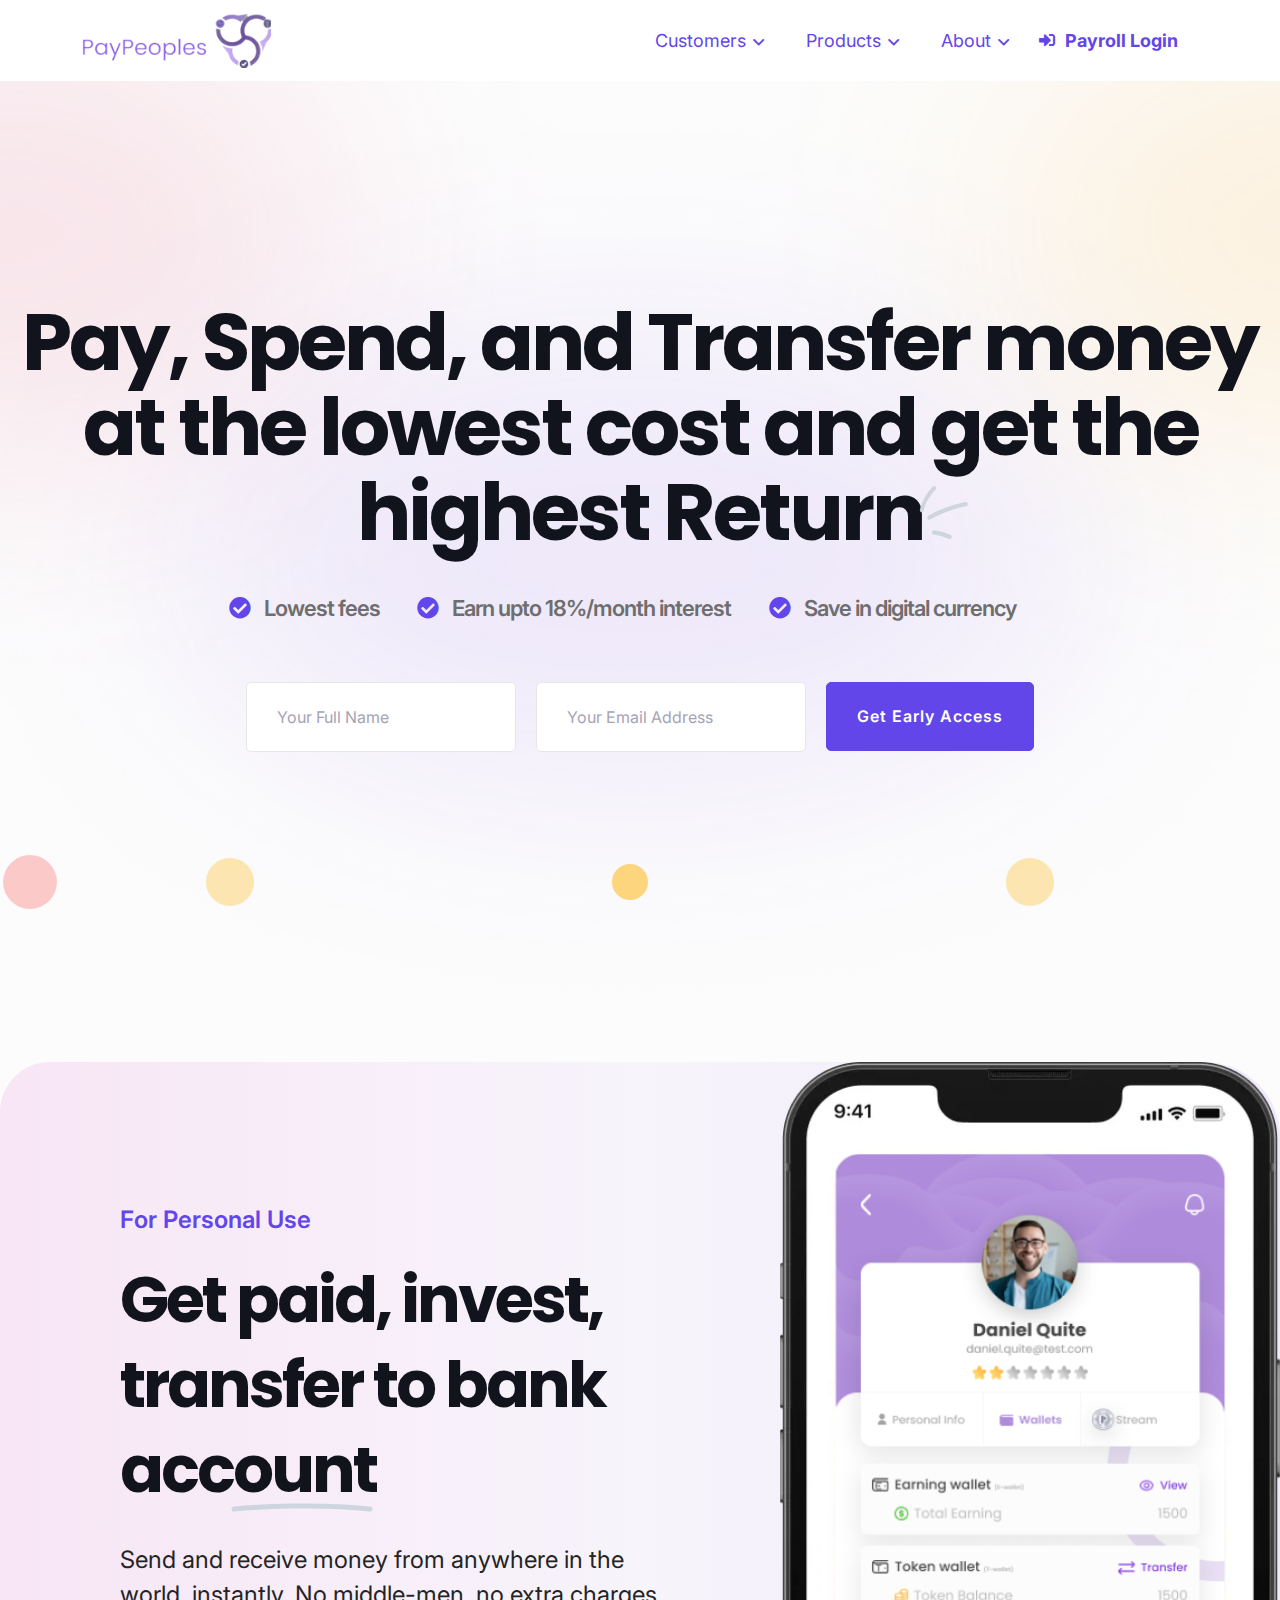
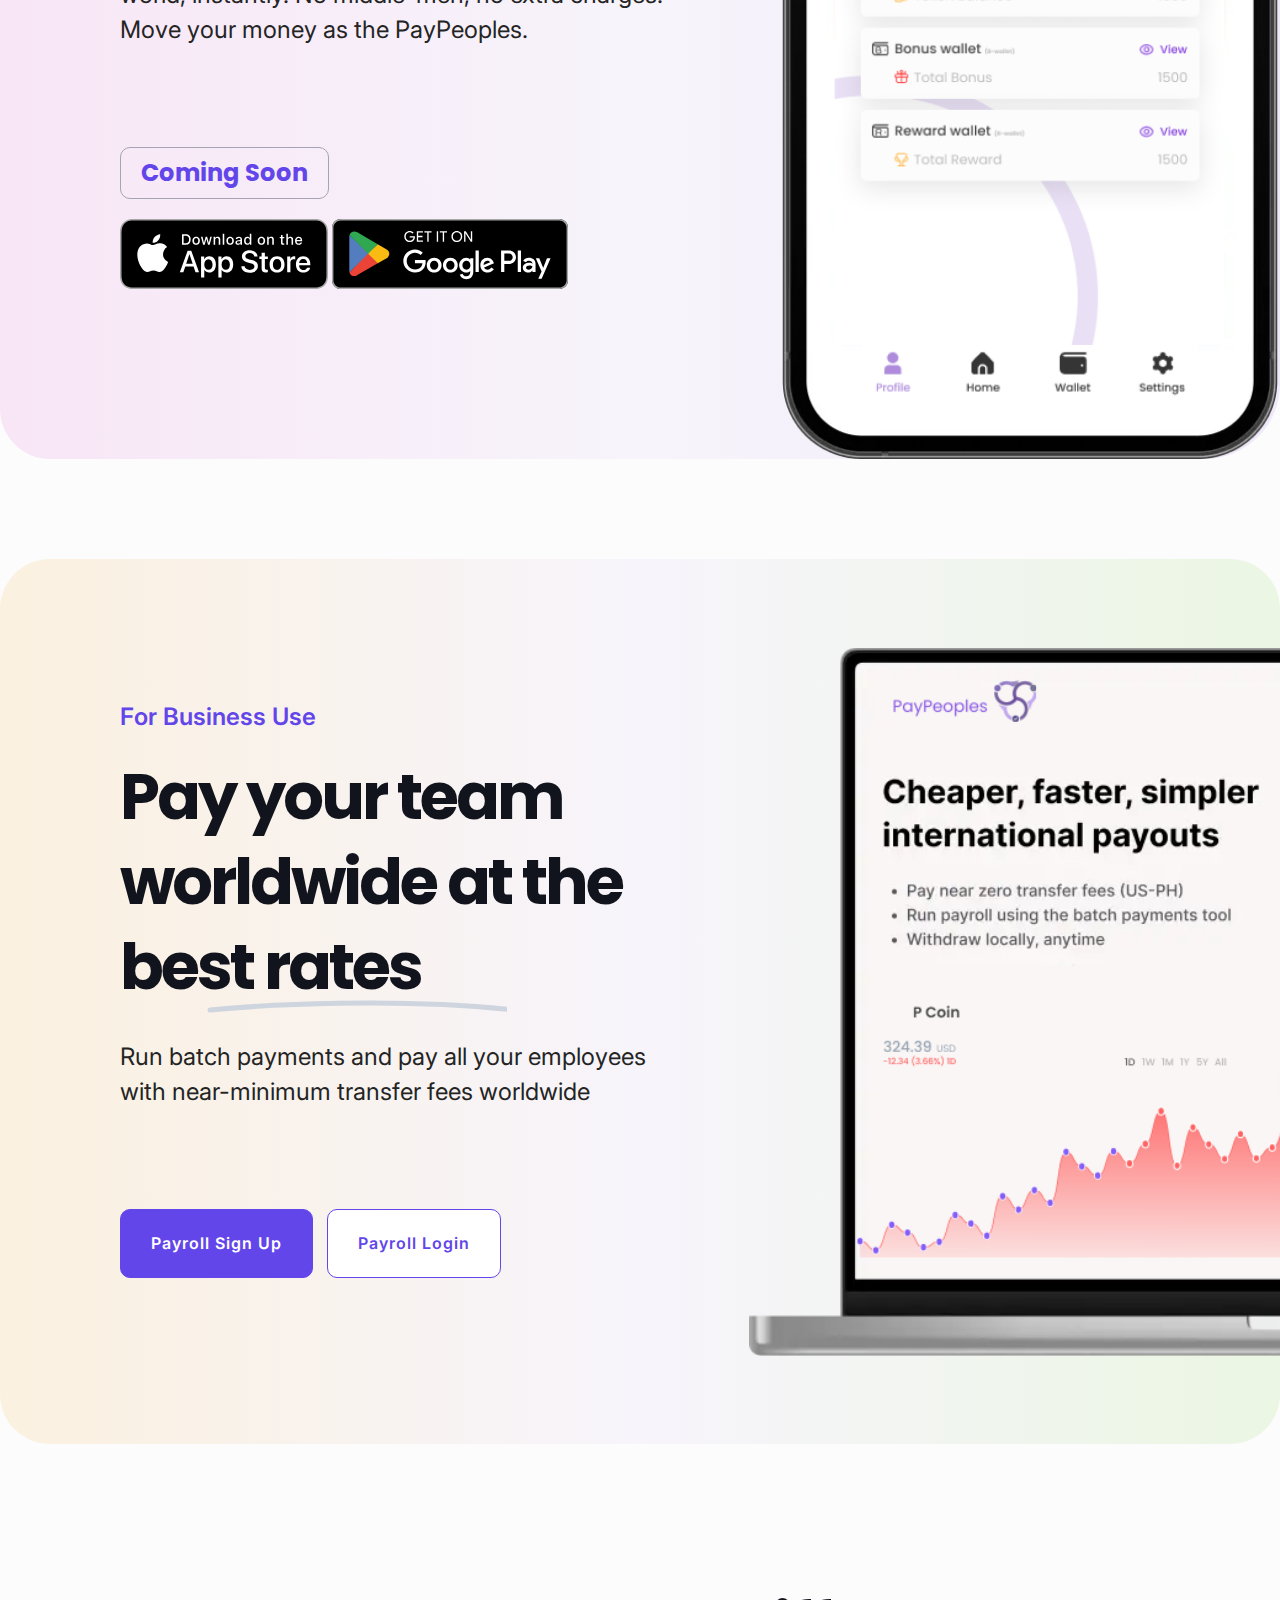
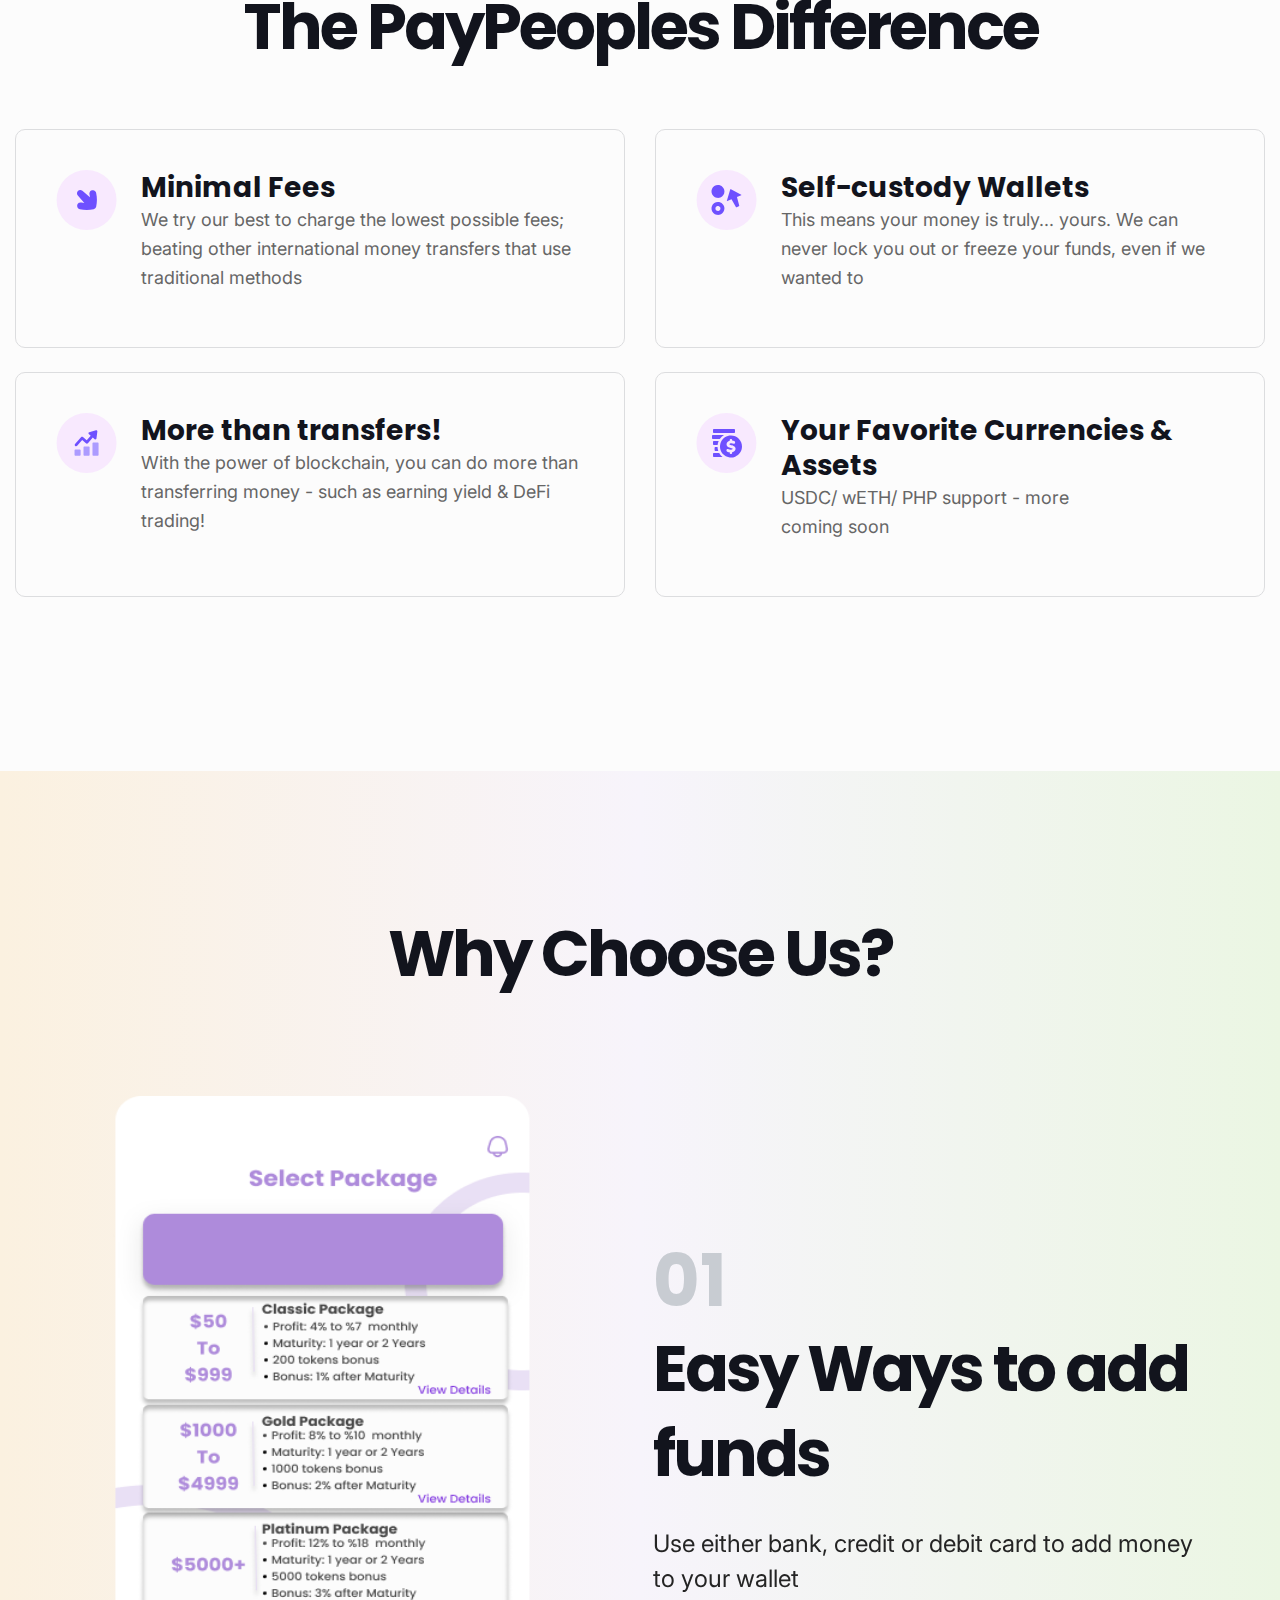
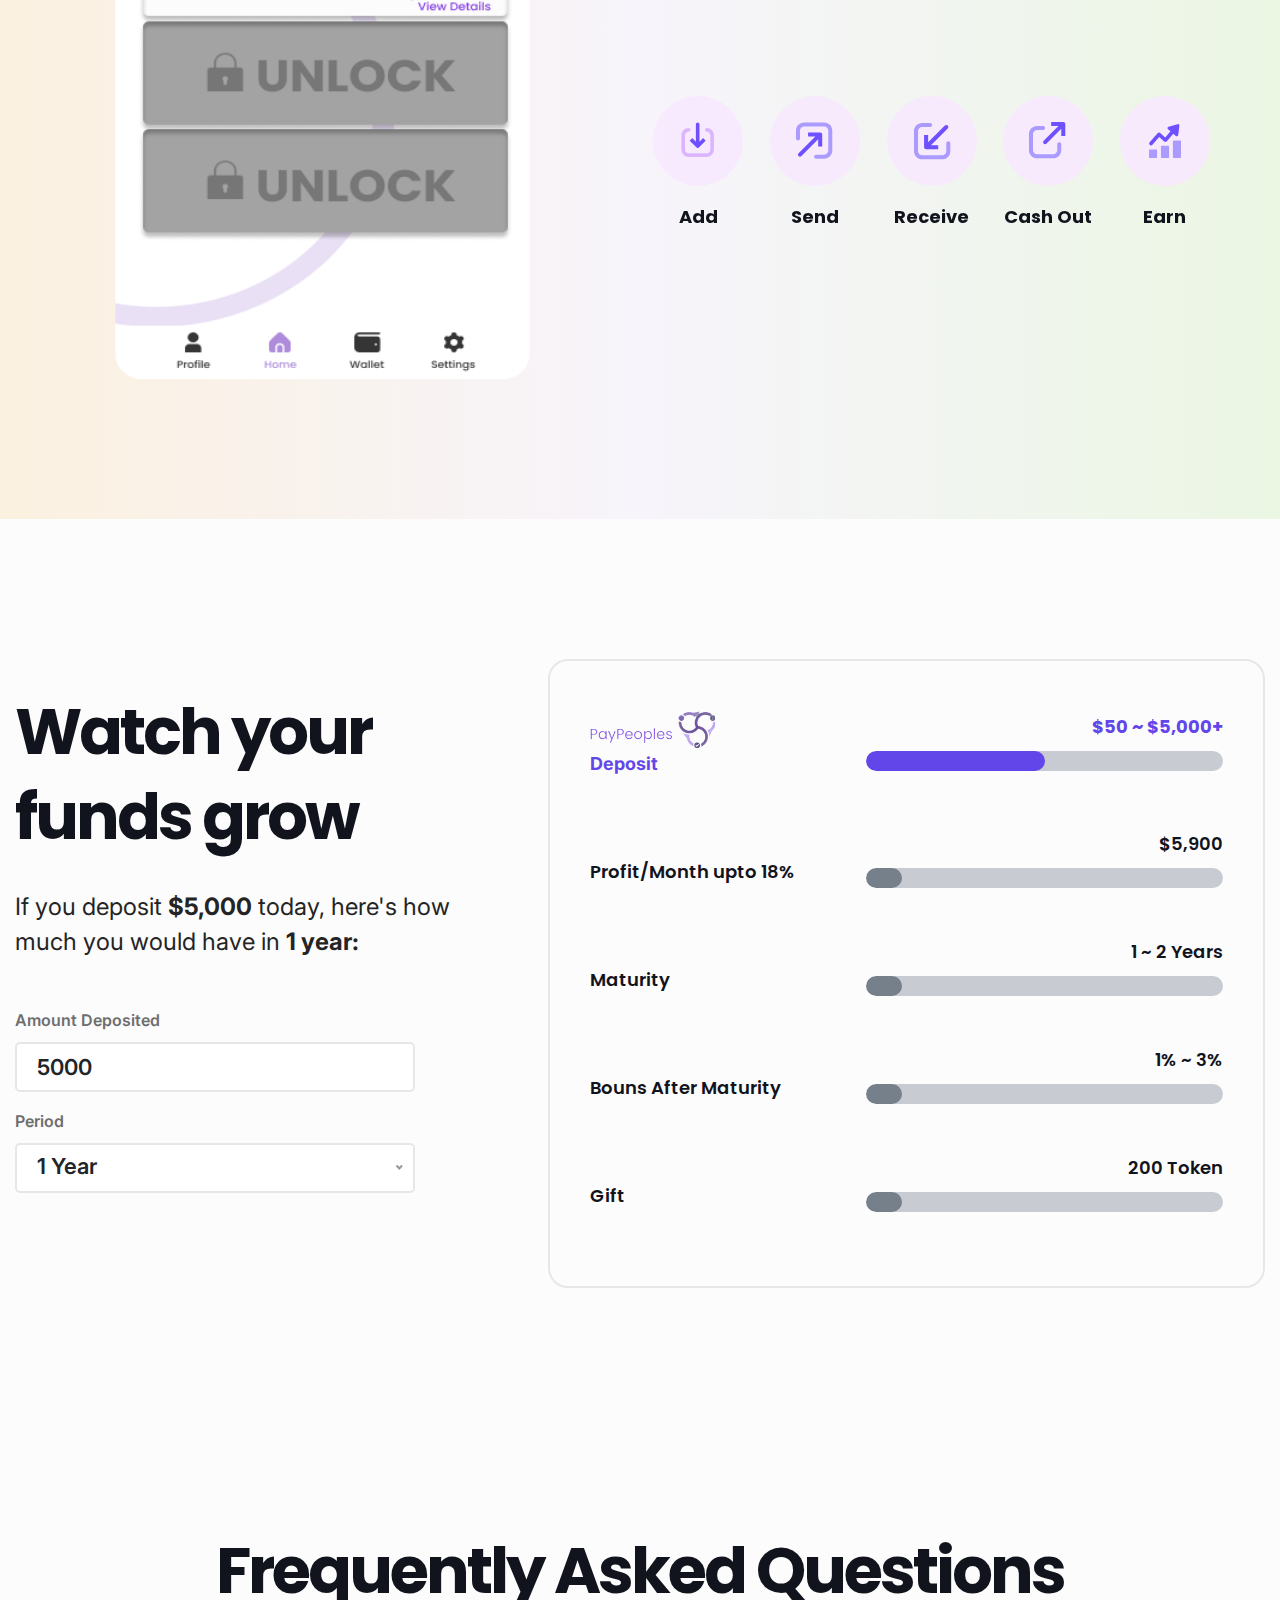
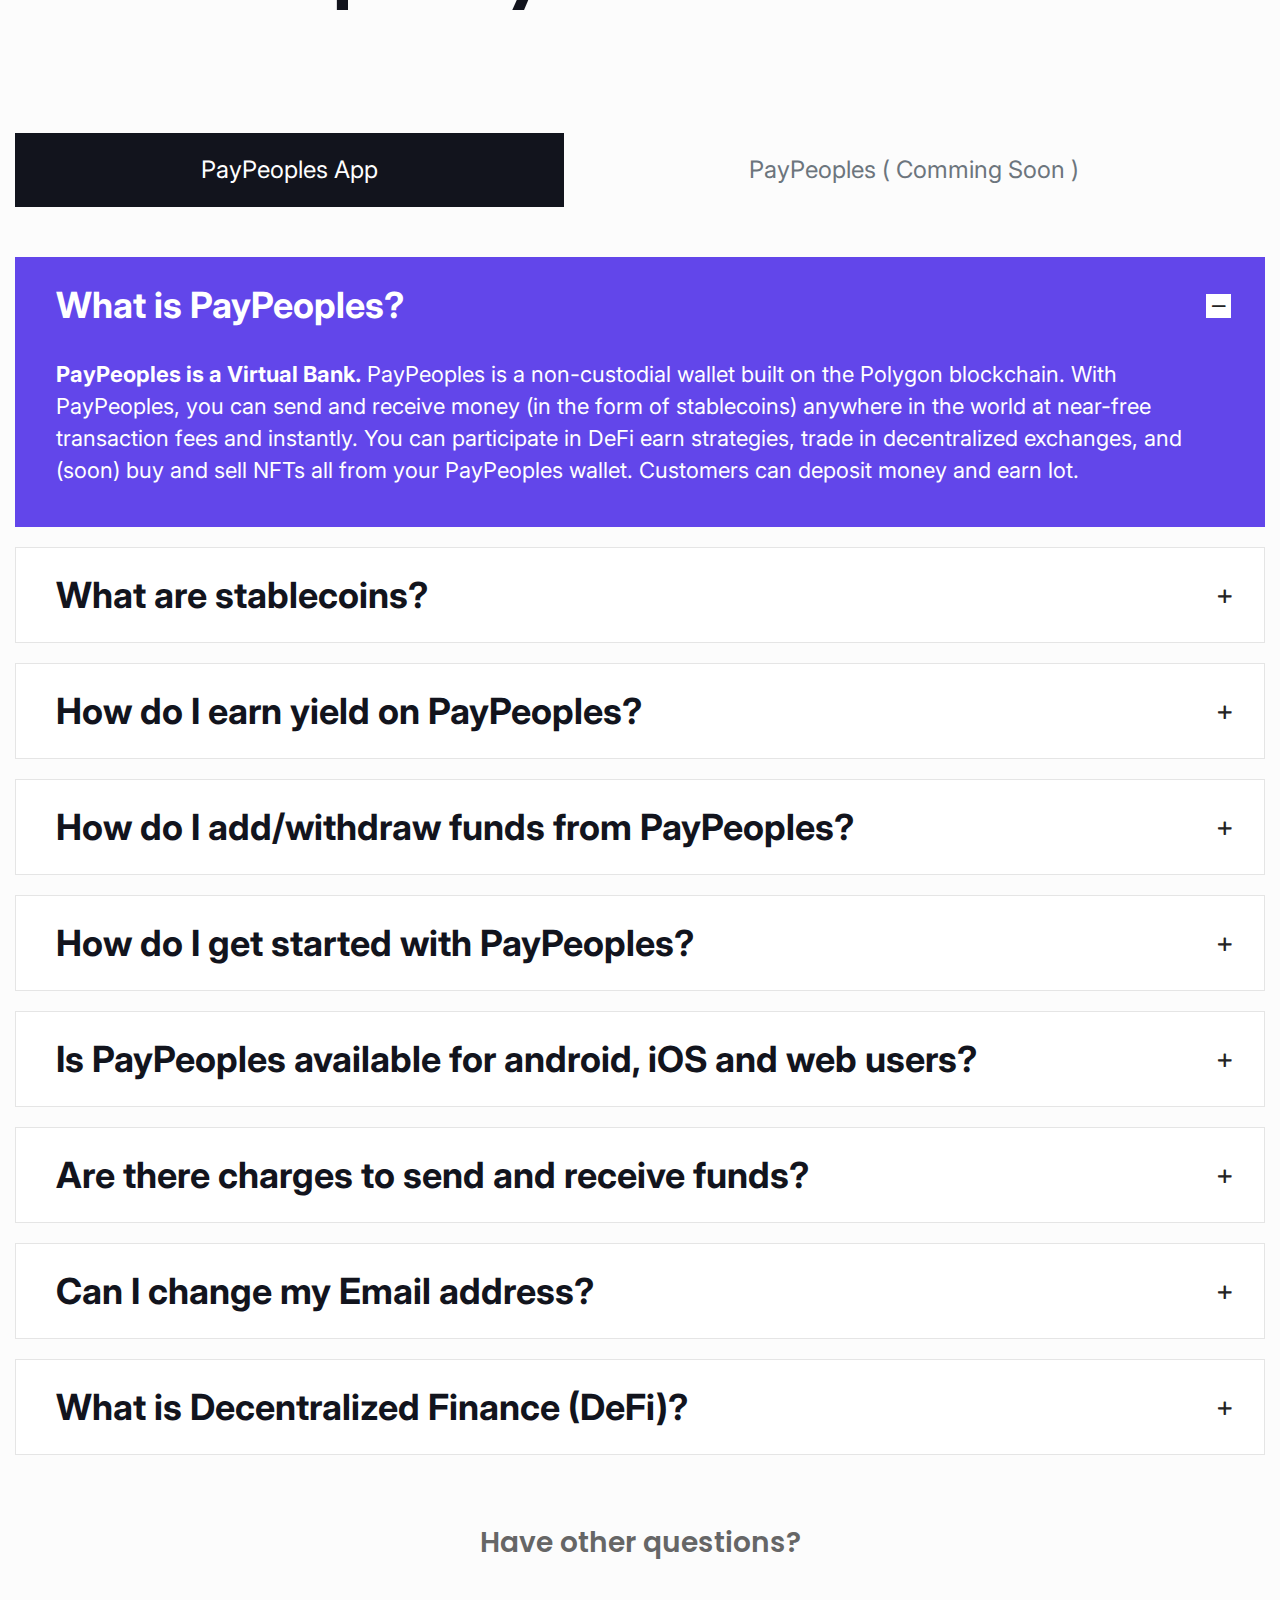
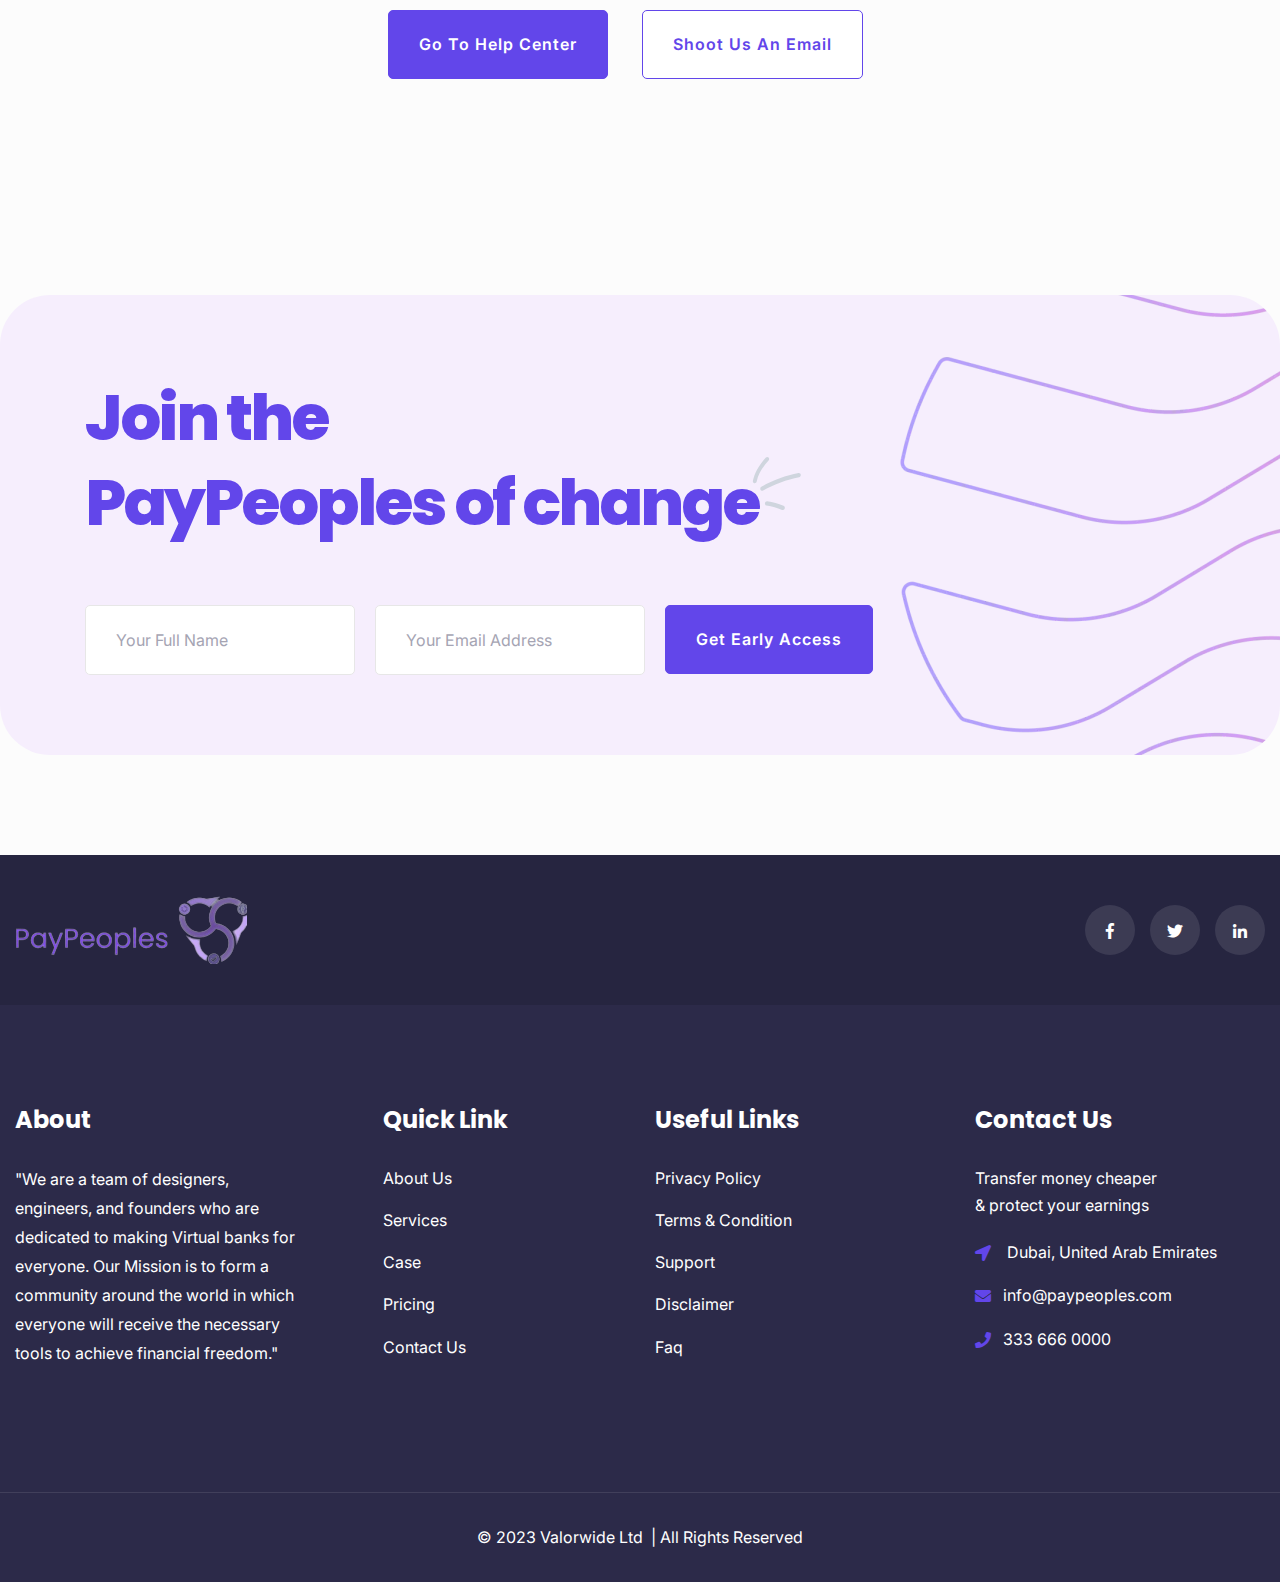
==== commit fd26f0a3: "hero text added" ====
--- a/index.html
+++ b/index.html
@@ -179,7 +179,7 @@
 <section class="hero-section" style="background-image: url(./assets/images/shape/bg-shape.png);">
     <div class="auto-container">
         <div class="upper-text text-center">
-            <h1>Transfer money cheaper<br>& <span>protect</span> your earnings</h1>
+            <h1>Pay, Spend, and Transfer money at the lowest cost and get the highest Return</h1>
             <div class="row d-flex justify-content-center">
                 <div class="col-lg-8 col-md-10 col-sm-12">
                     <ul class="hero-list-text d-flex justify-content-around">
--- a/assets/css/style.css
+++ b/assets/css/style.css
@@ -1498,7 +1498,7 @@
 ***/
 
 .hero-section{
-	padding: 300px 0;
+	padding: 300px 0 100px 0;
 	background-repeat: no-repeat;
 	background-size: cover;
 	background-position: center;
@@ -1516,8 +1516,8 @@
 .hero-section .upper-text h1::before{
 	content: "";
     position: absolute;
-    right: 120px;
-    bottom: 20px;
+	right: 296px;
+    bottom: 9px;
     width: 100%;
     height: 100%;
 	background-image: url(../images/shape/shape-4.svg);
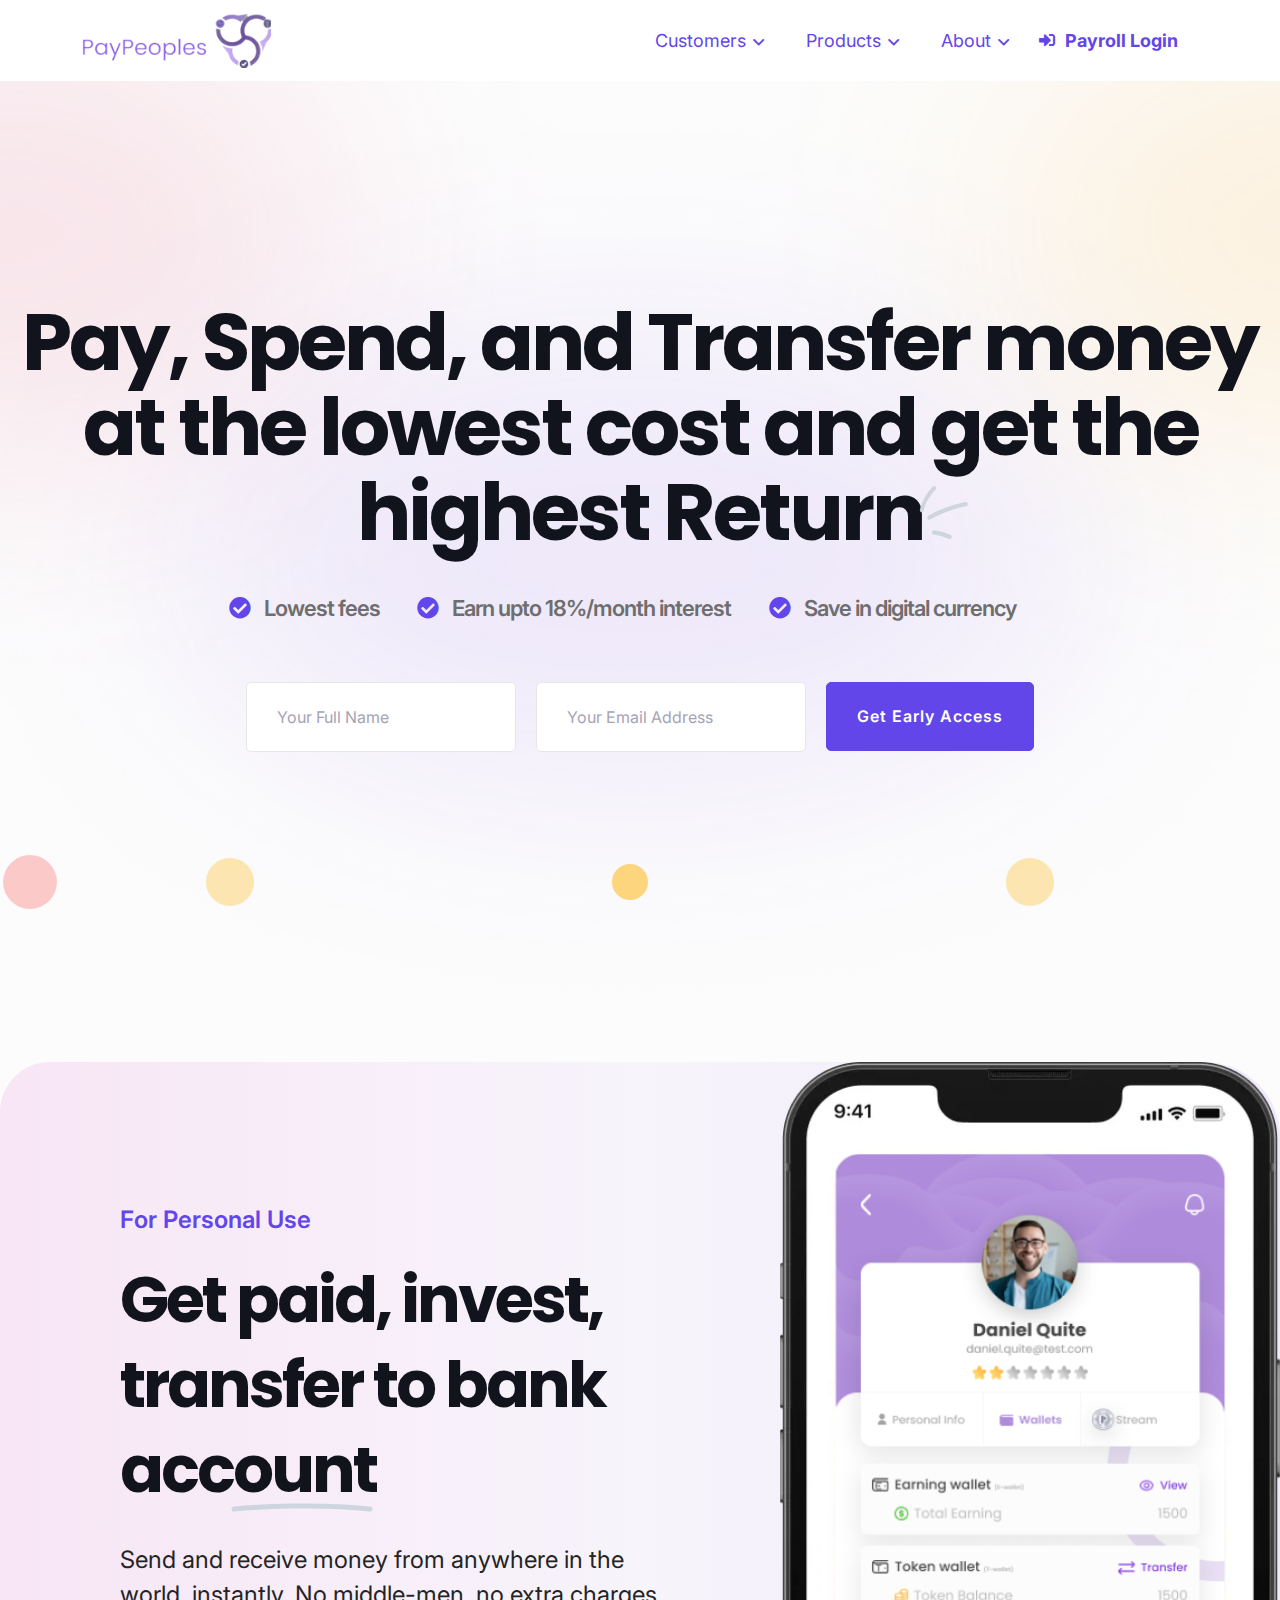
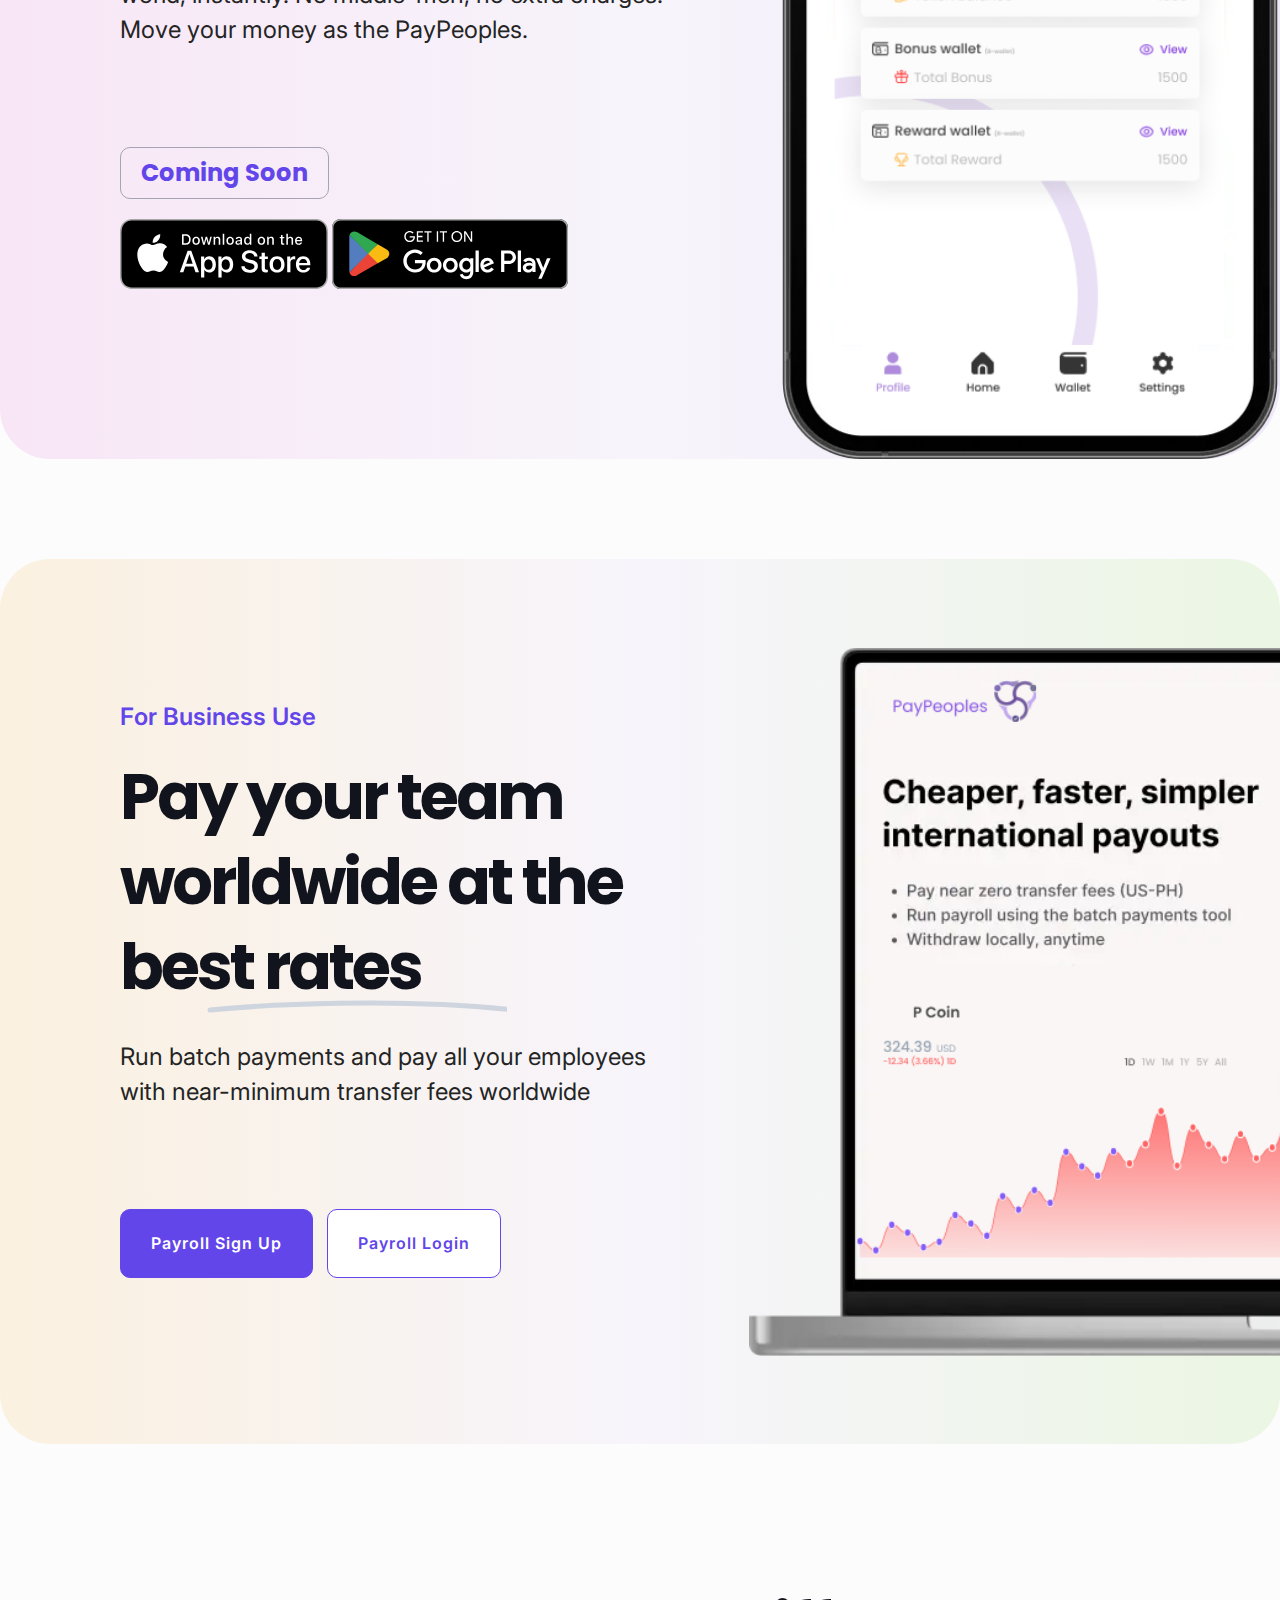
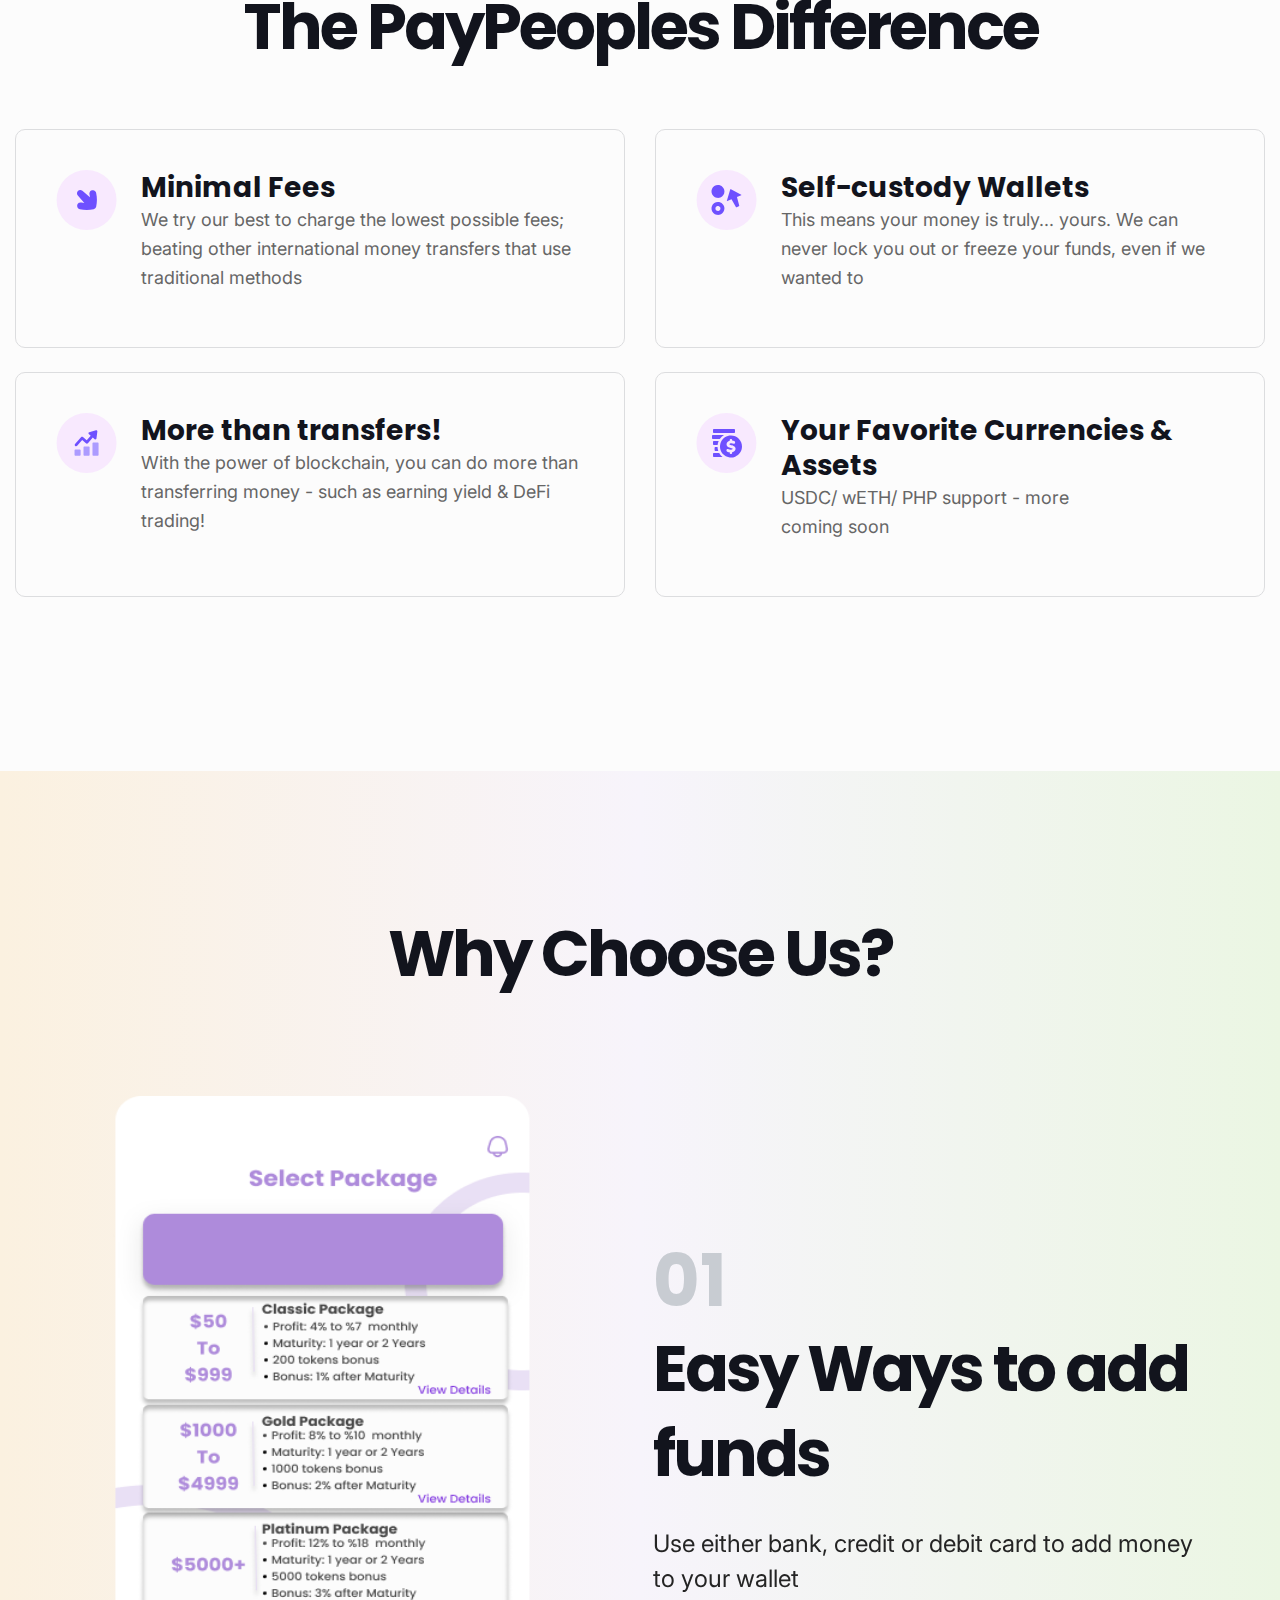
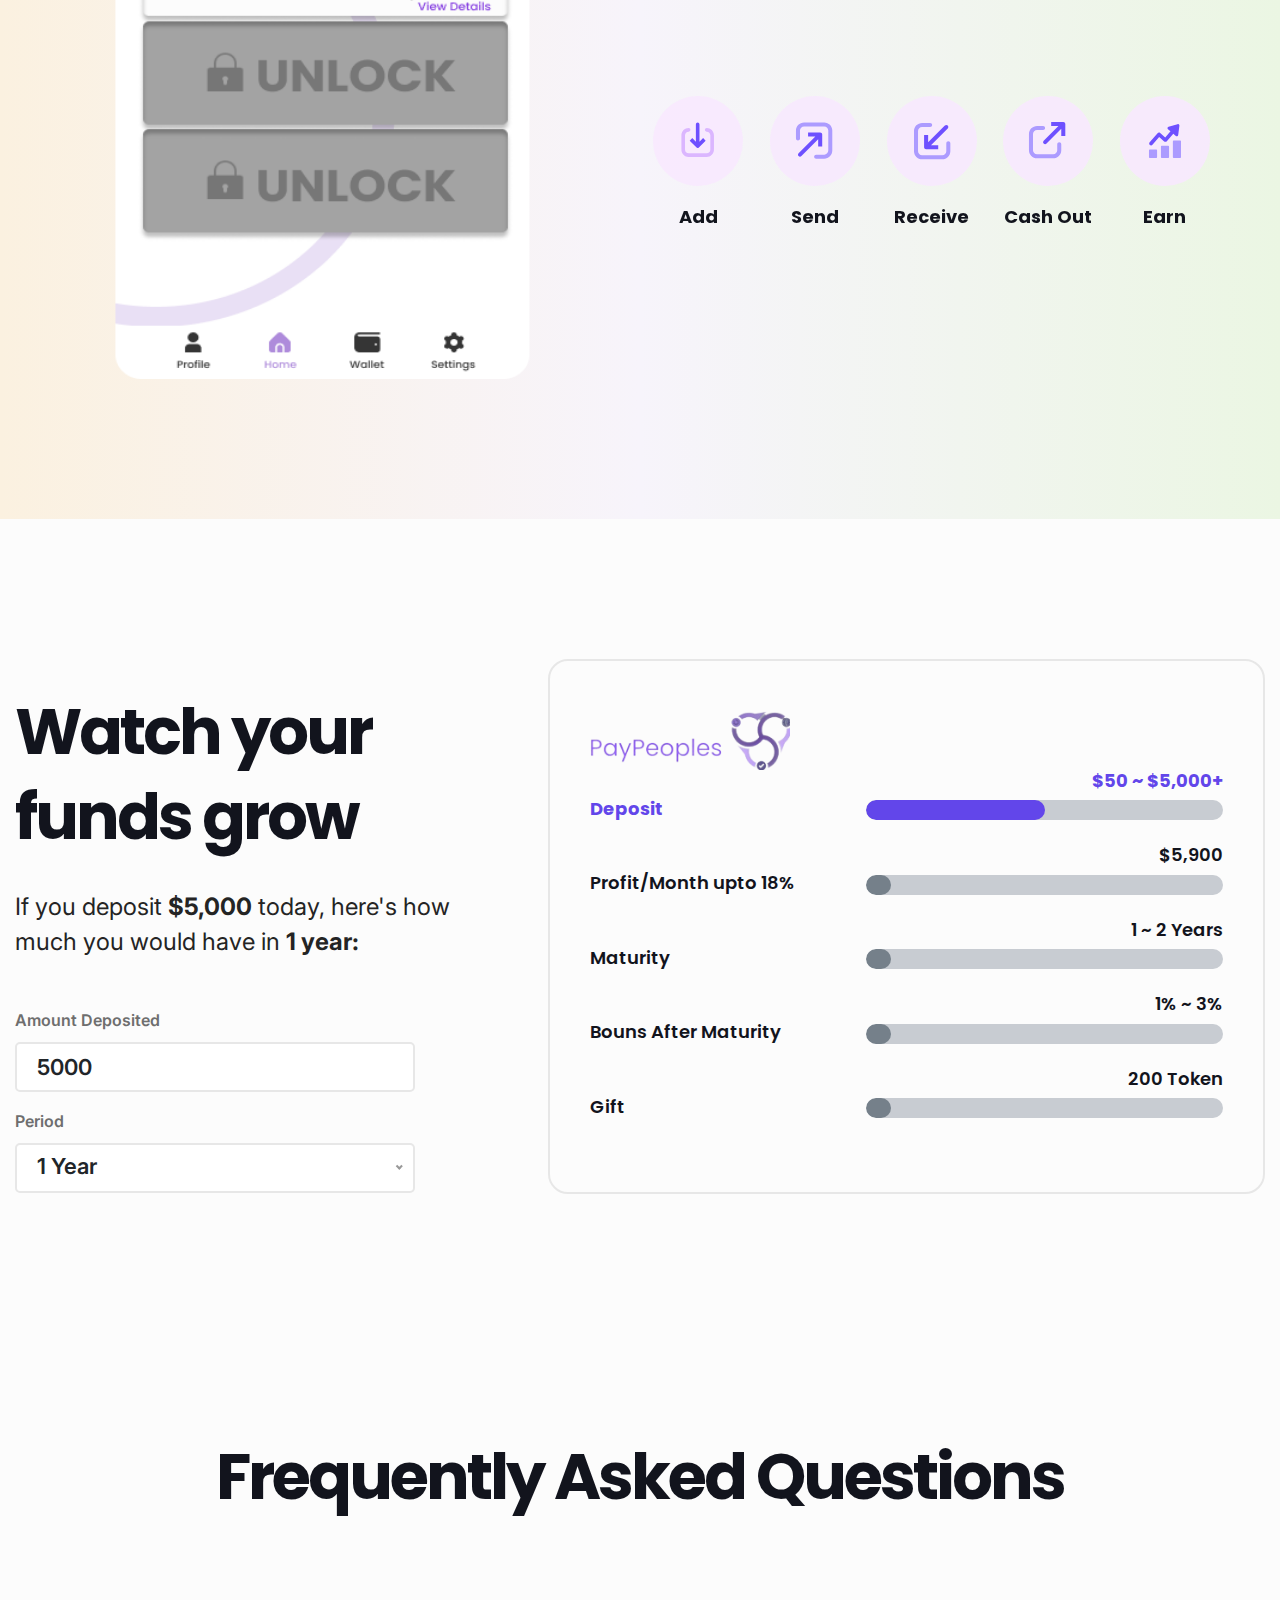
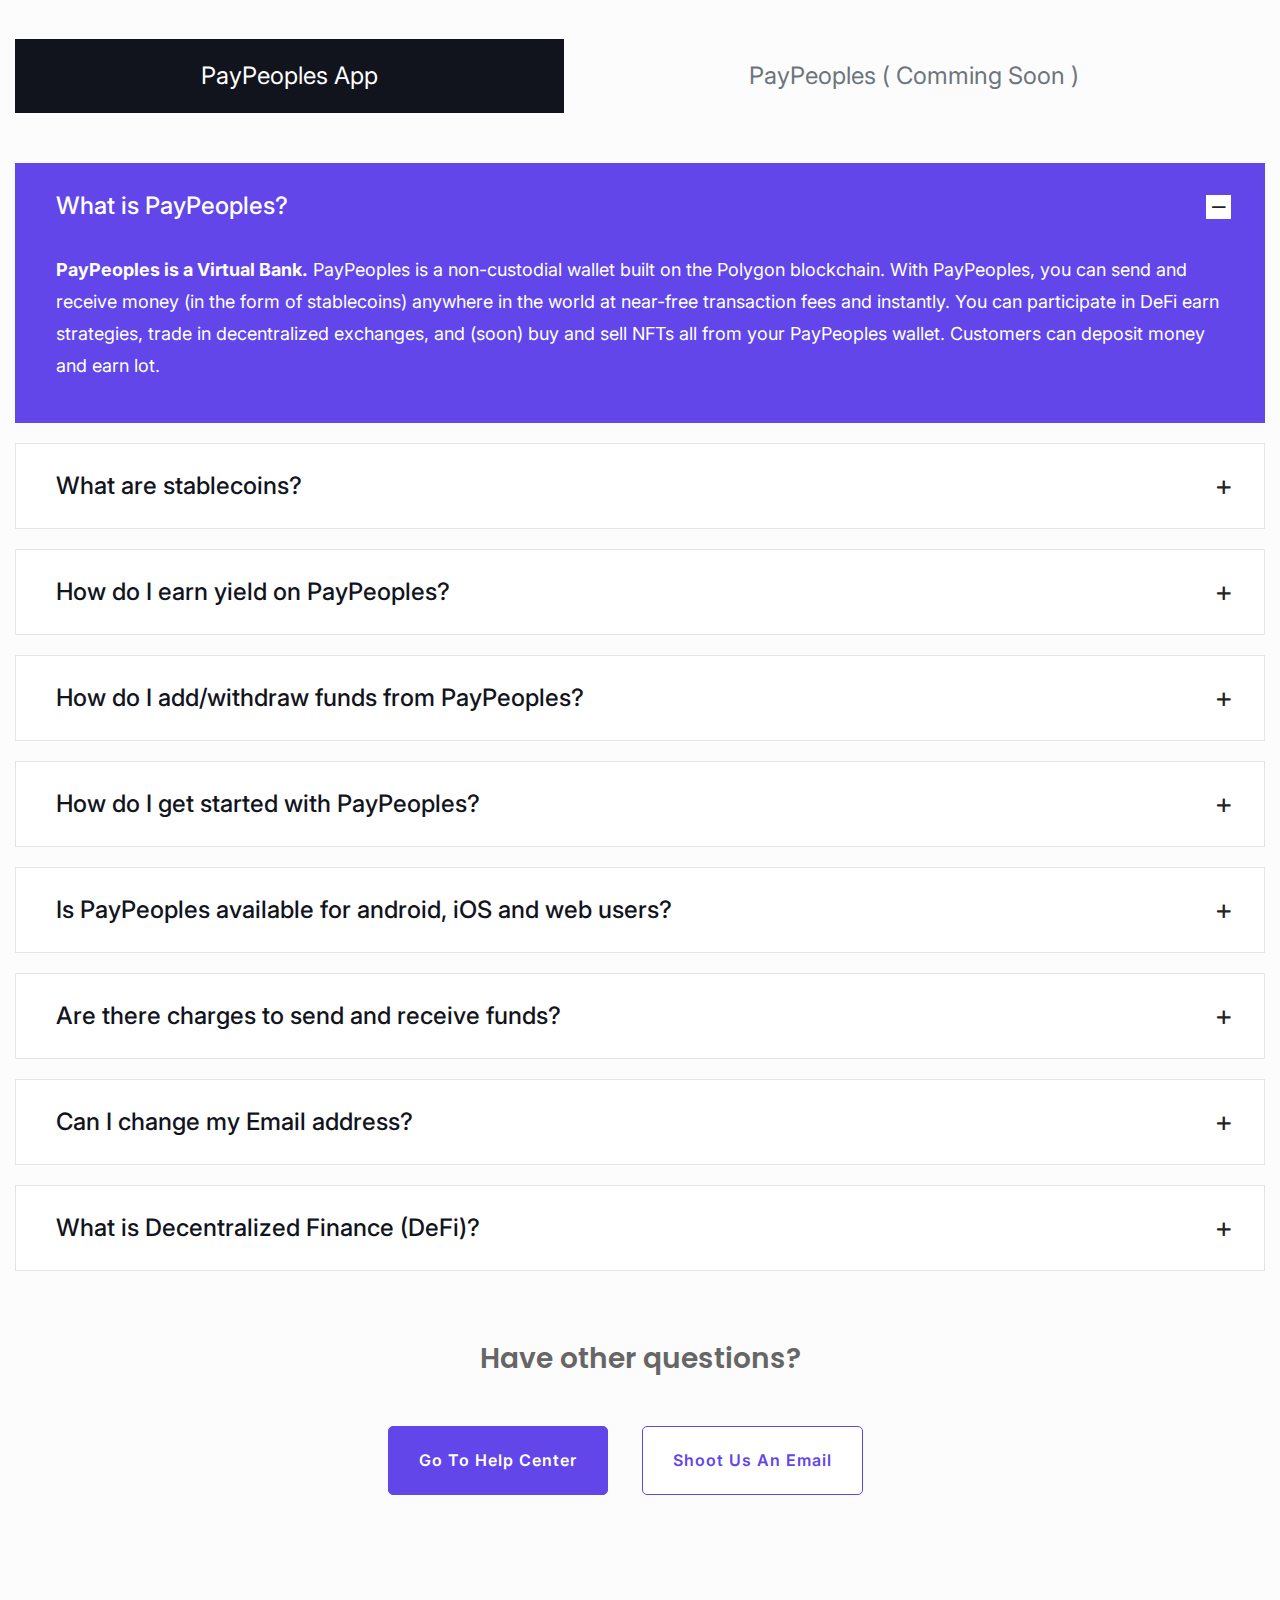
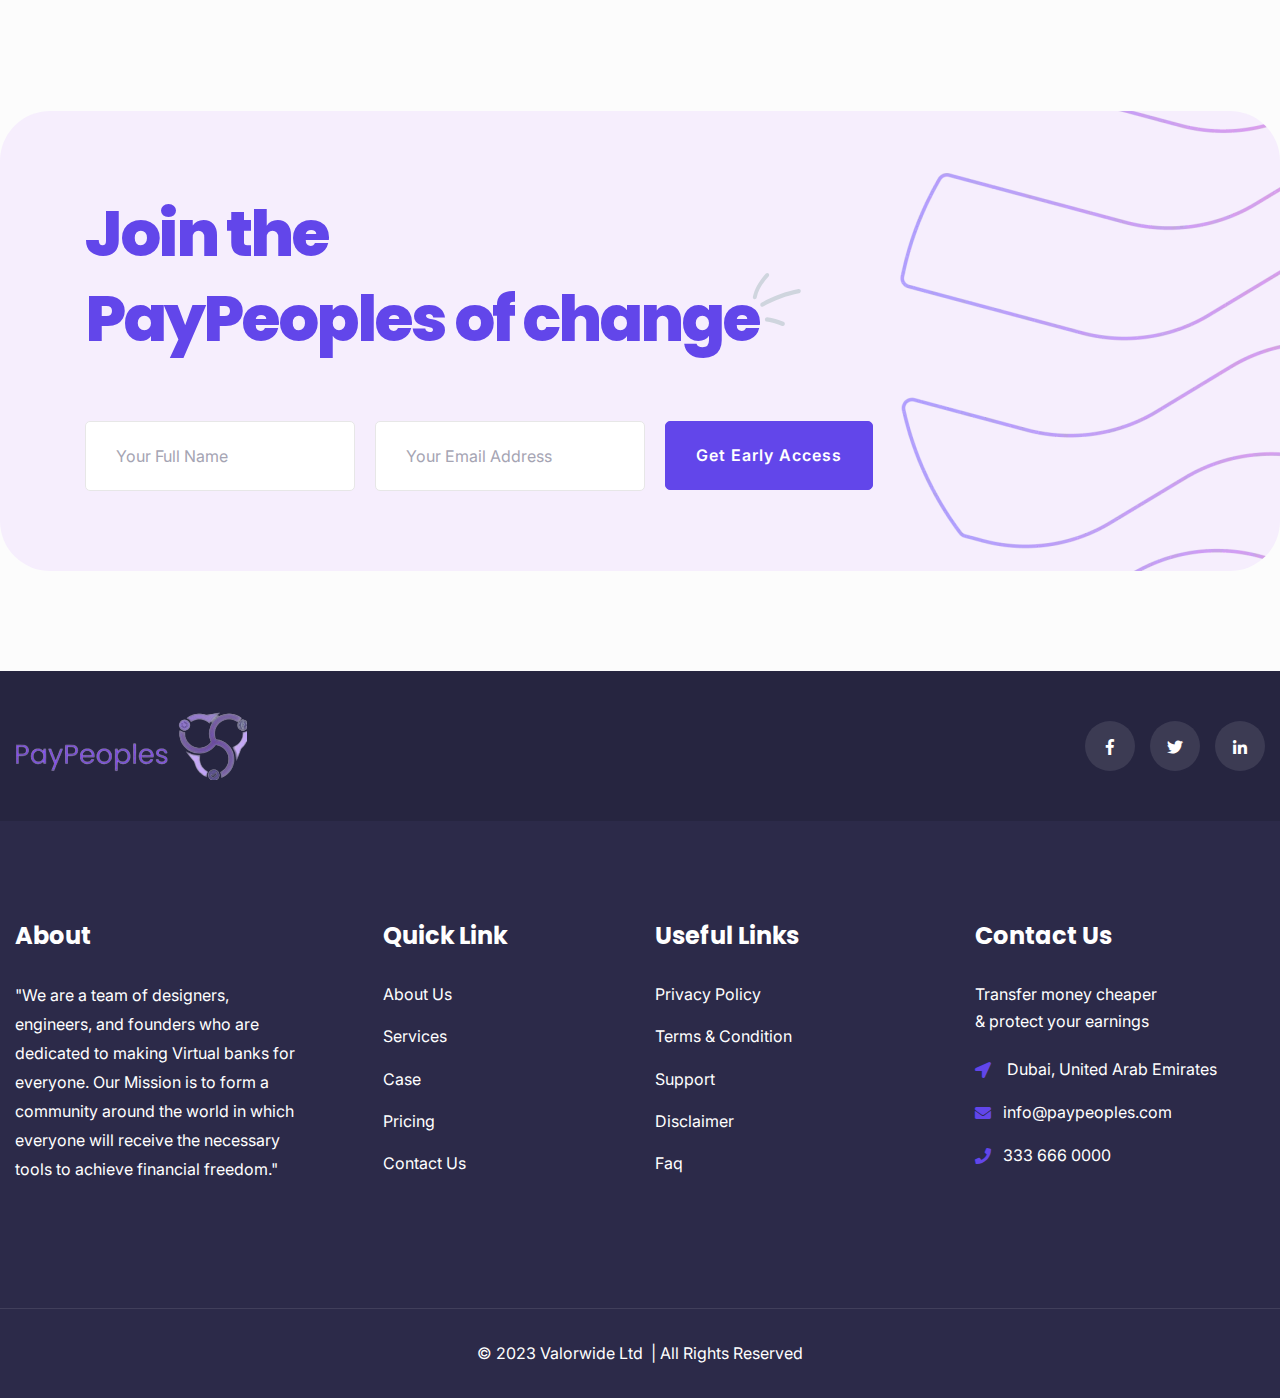
==== commit b5567cca: "reset font-size" ====
--- a/index.html
+++ b/index.html
@@ -46,7 +46,7 @@
                                             <div class="left-side">
                                                 <h3 class="mb-3">PayPeoples Payroll</h3>
                                                 <img src="./assets/images/resource/laptop.png" alt="">
-                                                <h4 class="mt-3 mb-3"><a href="#">Pay Your Remote Teams</a></h4>
+                                                <h4 class="mt-3 mb-3"><a href="#" class="pay">Pay Your Remote Teams</a></h4>
                                                 <p>Pay your team members overseas right from your browser.</p>
                                             </div>
                                         </div>
@@ -113,9 +113,9 @@
                                         <div class="col-lg-3 col-md-4 col-sm-12 left-border">
                                             <div class="left-side">
                                                 <h3 class="mb-3">By User Type</h3>
-                                                <h4 class="mt-3 mb-3"><a href="#">For Individual</a></h4>
+                                                <h4 class="mt-3 mb-3"><a href="#" class="pay">For Individual</a></h4>
                                                 <p class="mt-3 mb-3">Send and receive money from anywhere in the world, instantly.</p>
-                                                <h4 class="mt-3 mb-3"><a href="#">For Business</a></h4>
+                                                <h4 class="mt-3 mb-3"><a href="#" class="pay">For Business</a></h4>
                                                 <p class="mt-3 mb-3">Send payments to your team members overseas right from your laptop.</p>
                                             </div>
                                         </div>
@@ -528,58 +528,55 @@
             </div>
             <div class="col-lg-7 col-md-12">
                 <div class="inner">
-                    <div class="row g-4">
-                        <!-- column -->
-                        <div class="col-lg-5 col-md-6 mb-4">
-                            <ul>
-                                <li class="text-left"><img src="./assets/images/logo.png" alt=""></li>
-                                <li class="progress-text">Deposit</li>
-                            </ul>
-                        </div>
-                        <div class="col-lg-7 col-md-6 mb-4">
-                            <h6 class="text-end progress-text mb-2">$50 ~ $5,000+</h6>
-                            <div class="progress">
-                                <div class="progress-bar one" role="progressbar" style="width: 50%" aria-valuenow="50" aria-valuemin="0" aria-valuemax="100"></div>
-                            </div>
-                        </div>
-                         <!-- column -->
-                         <div class="col-lg-5 col-md-6 inner-text mb-4">
-                            <h4 class="progress-text-2">Profit/Month upto 18%</h4>
-                        </div>
-                        <div class="col-lg-7 col-md-6 mb-4">
-                            <h6 class="text-end progress-text-2 mb-2">$5,900</h6>
-                            <div class="progress">
-                                <div class="progress-bar two" role="progressbar" style="width: 10%" aria-valuenow="10" aria-valuemin="0" aria-valuemax="100"></div>
-                            </div>
-                        </div>
-                          <!-- column -->
-                        <div class="col-lg-5 col-md-6 inner-text mb-4">
-                            <h4 class="progress-text-2">Maturity</h4>
-                        </div>
-                        <div class="col-lg-7 col-md-6 mb-4">
-                            <h6 class="text-end progress-text-2 mb-2 ">1 ~ 2 Years</h6>
-                            <div class="progress">
-                                <div class="progress-bar two" role="progressbar" style="width: 10%" aria-valuenow="10" aria-valuemin="0" aria-valuemax="100"></div>
-                            </div>
-                        </div>
-                          <!-- column -->
-                          <div class="col-lg-5 col-md-6 inner-text mb-4">
-                            <h4 class="progress-text-2">Bouns After Maturity</h4>
-                        </div>
-                        <div class="col-lg-7 col-md-6 mb-4">
-                            <h6 class="text-end progress-text-2 mb-2 ">1% ~ 3%</h6>
-                            <div class="progress">
-                                <div class="progress-bar two" role="progressbar" style="width: 10%" aria-valuenow="10" aria-valuemin="0" aria-valuemax="100"></div>
-                            </div>
-                        </div>
-                          <!-- column -->
-                          <div class="col-lg-5 col-md-6 inner-text mb-4">
-                            <h4 class="progress-text-2">Gift</h4>
-                        </div>
-                        <div class="col-lg-7 col-md-6 mb-4">
-                            <h6 class="text-end progress-text-2 mb-2">200 Token</h6>
-                            <div class="progress">
-                                <div class="progress-bar two" role="progressbar" style="width: 10%" aria-valuenow="10" aria-valuemin="0" aria-valuemax="100"></div>
+                    <figure>
+                        <img src="./assets/images/logo.png" alt="">
+                    </figure>
+                    <div class="progress-box">
+                        <div class="row">
+                            <div class="col-lg-5 col-md-6 col-sm-6 col-6 progress-1 mb-4">
+                                <h5 class="progress-text">Deposit</h5>
+                            </div>
+                            <div class="col-lg-7 col-md-6 col-sm-6 col-6 mb-4">
+                                <h6 class="text-end progress-text mb-2">$50 ~ $5,000+</h6>
+                                <div class="progress">
+                                    <div class="progress-bar one" role="progressbar" style="width: 50%" aria-valuenow="50" aria-valuemin="0" aria-valuemax="100"></div>
+                                </div>
+                            </div>
+                            <div class="col-lg-5 col-md-6 col-sm-6 col-6 progress-1 mb-4">
+                                <h5 class="progress-text-2">Profit/Month upto 18%</h5>
+                            </div>
+                            <div class="col-lg-7 col-md-6 col-sm-6 col-6 mb-4">
+                                <h6 class="text-end progress-text-2 mb-2">$5,900</h6>
+                                <div class="progress">
+                                    <div class="progress-bar two" role="progressbar" style="width: 7%" aria-valuenow="50" aria-valuemin="0" aria-valuemax="100"></div>
+                                </div>
+                            </div>
+                            <div class="col-lg-5 col-md-6 col-sm-6 col-6 progress-1 mb-4">
+                                <h5 class="progress-text-2">Maturity</h5>
+                            </div>
+                            <div class="col-lg-7 col-md-6 col-sm-6 col-6 mb-4">
+                                <h6 class="text-end progress-text-2 mb-2">1 ~ 2 Years</h6>
+                                <div class="progress">
+                                    <div class="progress-bar two" role="progressbar" style="width: 7%" aria-valuenow="50" aria-valuemin="0" aria-valuemax="100"></div>
+                                </div>
+                            </div>
+                            <div class="col-lg-5 col-md-6 col-sm-6 col-6 progress-1 mb-4">
+                                <h5 class="progress-text-2">Bouns After Maturity</h5>
+                            </div>
+                            <div class="col-lg-7 col-md-6 col-sm-6 col-6 mb-4">
+                                <h6 class="text-end progress-text-2 mb-2">1% ~ 3%</h6>
+                                <div class="progress">
+                                    <div class="progress-bar two" role="progressbar" style="width: 7%" aria-valuenow="50" aria-valuemin="0" aria-valuemax="100"></div>
+                                </div>
+                            </div>
+                            <div class="col-lg-5 col-md-6 col-sm-6 col-6 progress-1 mb-4">
+                                <h5 class="progress-text-2">Gift</h5>
+                            </div>
+                            <div class="col-lg-7 col-md-6 col-sm-6 col-6 mb-4">
+                                <h6 class="text-end progress-text-2 mb-2">200 Token</h6>
+                                <div class="progress">
+                                    <div class="progress-bar two" role="progressbar" style="width: 7%" aria-valuenow="50" aria-valuemin="0" aria-valuemax="100"></div>
+                                </div>
                             </div>
                         </div>
                     </div>
@@ -824,7 +821,7 @@
         <div class="inner">
             <h2 class="sec-title">Join the <br>PayPeoples of change</h2>
             <div class="hero-form">
-                <form action="" class="d-flex justify-content-start">
+                <form action="" class="d-flex justify-content-lg-start justify-content-sm-center" >
                     <input type="text" placeholder="Your Full Name">
                     <input type="email" placeholder="Your Email Address">
                     <div class="hero-form-btn"><a href="#" class="btn-1 btn-alt">Get Early Access</a></div>
--- a/assets/css/style.css
+++ b/assets/css/style.css
@@ -1,37 +1,22 @@
 /***************************************************************************************************************
-||||||||||||||||||||||||||||       MASTER STYLESHEET            ||||||||||||||||||||||||||||||||||
-****************************************************************************************************************
-||||||||||||||||||||||||||||              TABLE OF CONTENT                  ||||||||||||||||||||||||||||||||||||
-****************************************************************************************************************
-****************************************************************************************************************
-
-
-
-* 1. imported styles 
-* 2. miscelnious styles 
-* 3. header styles
-* 4. banner styles *
-* 5. about styles 
-* 6. service styles 
-* 7. team styles 
-* 8. testimonial styles
-* 9. estimate styles 
-* 10. fact styles 
-* 11. main footer styles 
-* 12. why choose styles 
-* 13. welcome styles 
-* 14. project styles 
-* 15. page title styles 
-* 16. blog styles 
-* 17. error styles 
-* 18. commingsoon styles 
-* 19. comment form styles 
-* 20. contact styles 
-
-
-
-****************************************************************************************************************
-||||||||||||||||||||||||||||            End TABLE OF CONTENT                ||||||||||||||||||||||||||||||||||||
+
+
+1.Section Title & Sub-Title
+2.Header Style
+3.Button Style
+4.Hero Section
+5.Personal Use Section
+6.Business Use Section
+7.Feature Section
+8.Choose Section
+9.Fund Section
+10.Faq Section
+11.Newsletter Sectio
+12.Form Input
+13.Scroll-to-top
+14.Bubbles Animation
+
+
 ****************************************************************************************************************/
 
 @import url('fontawesome-all.css');
@@ -250,103 +235,51 @@
 .fa {
 	line-height: inherit;
 }
-.preloader {
-	position: fixed;
-	left: 0px;
-	top: 0px;
-	width: 100%;
-	height: 100%;
-	z-index: 999;
-	background-position: center center;
-	background-repeat: no-repeat;
-	background-image: url(../images/icons/preloader.svg);
-	display: none !important;
-}
-.preloader-close {
-	position: fixed;
-	z-index: 999999;
-	color: #fff;
-	padding: 10px 20px;
-	cursor: pointer;
-	right: 0;
-	bottom: 0;
-	font-weight: 600;
-}
-.loader-wrap {
-	position: fixed;
-	left: 0px;
-	top: 0px;
-	width: 100%;
-	height: 100%;
-	z-index: 999999;
-}
-.loader-wrap .layer-one {
-	position: absolute;
-	left: 0%;
-	top: 0;
-	width: 33.3333%;
-	height: 100%;
-	overflow: hidden;
-}
-.loader-wrap .layer-two {
-	position: absolute;
-	left: 33.3333%;
-	top: 0;
-	width: 33.3333%;
-	height: 100%;
-	overflow: hidden;
-}
-.loader-wrap .layer-three {
-	position: absolute;
-	left: 66.6666%;
-	top: 0;
-	width: 33.3333%;
-	height: 100%;
-	overflow: hidden;
-}
-.loader-wrap .layer .overlay {
-	position: absolute;
-	left: 0;
-	top: 0;
-	width: 100%;
-	height: 100%;
-	background: #1e1e1e;
-}
 .owl-nav {
 	display: none;
 }
 
 /* start style css */
 
-/************************
-Section Title & Sub-Title
-************************/
+/*** 
+====================================================================
+	Section Title Sub Title Text
+====================================================================
+***/
+
+.sec-title{
+	font-family: 'Poppins', sans-serif;
+    font-size: 64px;
+	font-weight: 700;
+    line-height: 85px;
+	letter-spacing: -3px;
+	color: var(--black-color);
+}
 
 .sec-sub-title{
-color: var(--theme-color);
-font-weight: 400;
-font-size: 18px;
-line-height: 26px;
-text-transform: uppercase;
-margin-bottom: 3px;
-}
-
-.sec-title{
-color: #202122;
-font-weight: 500;
-font-size: 48px;
-line-height: 58px;
+	font-family: 'Inter', sans-serif;
+    font-size: 24px;
+    line-height: 35px;
+    color: var(--theme-color);
+    text-transform: capitalize;
+    font-weight: 600;
+	margin-bottom: 20px;
 }
 
 .sec-text{
-color: #666666;
-font-weight: 400;
-font-size: 16px;
-line-height: 29px;
-position: relative
-}
-
-
+	font-family: 'Inter', sans-serif;
+    font-size: 24px;
+    line-height: 35px;
+    color: #242424;
+	margin-top: 30px;
+}
+
+
+/*** 
+====================================================================
+	Button Style
+====================================================================
+***/
 
 
 .btn-1 {
@@ -385,7 +318,6 @@
 	font-weight: bold;
 	vertical-align: middle;
 	position: relative;
-	/* line-height: 15px; */
 	bottom: -7px;
 }
 .btn-1:hover i {
@@ -440,7 +372,11 @@
     background: transparent;
 }
 
-/* Header Style */
+/*** 
+====================================================================
+ 	Header Style
+====================================================================
+***/
 
 .main-header {
 	position: relative;
@@ -452,430 +388,125 @@
 	background: none;
 	clear: both;
 }
-/* Header Top */
-
-.header-top-1 {
-	background: #202122;
-}
-
-@media (max-width:991px) {
-	.header-top-1 {display: none;}
-}
-
-ul.header-top-1-contact-info i {
-    color: var(--theme-color);
-    margin-right: 10px;
-}
-
-ul.header-top-1-contact-info li {
-    color: #fff;
-    margin: 11.5px 0;
-    margin-right: 30px;
-}
-
-ul.header-top-1-contact-info li span {
-    color: #A5A4B3;
-}
-
-ul.header-top-1-contact-info li a {
-	color: #fff;
-}
-
-ul.header-top-1-contact-info li a:hover {
+
+
+.paypeoples-menu .left-border {
+    border-right: 1px solid #75808A;
+}
+
+.paypeoples-menu .auto-container{
+	max-width: 1440px;
+}
+
+.paypeoples-menu .left-side {
+	padding: 10px 27px;
+}
+
+.paypeoples-menu .icon-box {
+	display: flex;
+    justify-content: center;
+    align-items: flex-start;
+    padding: 15px;
+    border-radius: 20px;
+	transition: all 0.3s ease;
+}
+
+.paypeoples-menu .icon-box:hover {
+	border: 1px solid var(--theme-color);
+	transition: all 0.3s ease;
+}
+
+.paypeoples-menu .right-side{
+	padding: 10px 40px;
+   }
+
+.paypeoples-menu .right-side img{
+ 	margin-right: 10px;
+}
+
+.paypeoples-menu .right-side h3{
+ line-height: 32px;
+}
+
+.paypeoples-menu .right-side h3:hover a{
+	color: var(--black-color);
+}
+
+.comming-soon{
+	padding: 10px;
+    border: 1px solid var(--theme-color);
+    display: inline-block;
+    margin-top: 5px;
+    font-size: 12px;
+    border-radius: 10px;
+}
+
+.paypeoples-menu .navbar-nav > .active > a.nav-link{
 	color: var(--theme-color);
 }
 
-.header-top-1-social-icon a {
-    display: inline-block;
-    color: #fff;
-    margin-left: 30px;
-    font-size: 15px;
-}
-
-.header-top-1-social-icon {
+.paypeoples-menu .icon-box .text{
+	margin: 0;
+}
+
+.login .login-btn {
+	color: var(--theme-color);
+	font-size: 18px;
+}
+
+.login:hover .login-btn {
+	color: var(--black-color);
+}
+
+.navbar-light .navbar-nav .nav-link {
+	color: var(--theme-color);
+	font-size: 18px;
+}
+
+.navbar .navbar-nav a{
+	position: relative;
+	margin-right: 20px;
+}
+
+.navbar .navbar-nav a.pay{
+	font-size: 1.5rem;
+	font-weight: 600;
+}
+
+.navbar .navbar-nav a.pay:hover{
+	color: var(--black-color);
+}
+
+.navbar .navbar-nav a::before{
+    content: "\f107";
+    position: absolute;
+    top: 10px;
+    right: -10px;
+    font-family: "Font Awesome 5 Pro";
+}
+
+.navbar .navbar-nav .icon-box a{
     position: relative;
 }
 
-.header-top-1-social-icon a:hover {
-    color: var(--theme-color);
-}
-
-.header-top-1-login a {
-    color: #fff;
-}
-
-.header-top-1-login a:hover {
-    color: var(--theme-color);
-}
-
-.header-top-1-login {
-    position: relative;
-    border-right: 1px solid rgba(255, 255, 255, 0.1);
-    padding: 11px 0;
-    padding-right: 29px;
-}
-
-/* Header Upper */
-
-.main-header .header-upper {
-	position: relative;
-}
-.main-header .header-upper .inner-container {
-	position: relative;
-}
-.main-header .header-upper .logo-box {
-	z-index: 10;
-}
-.main-header .header-upper .logo-box .logo {
-	position: relative;
-	display: block;
-	padding: 20px 0px;
-}
-.main-header .header-upper .right-column {
-	position: relative;
-}
-.main-header .header-upper .left-column {
-	position: relative;
-}
-
-
-.main-header .nav-outer {
-	position: relative;
-	z-index: 1;
-	display: flex;
-	flex-wrap: wrap;
-	align-items: center;
-}
-.navbar-right-info .mobile-nav-toggler {
-	position: relative;
-	width: 50px;
-	height: 50px;
-	line-height: 44px;
-	text-align: center;
-	color: rgb(255, 255, 255);
-	font-size: 20px;
-	margin-left: 30px;
-	cursor: pointer;
-	border-radius: 50%;
-}
-.main-header .nav-outer .main-menu {
-	position: relative;
-}
-.main-menu .inner-container {
-	box-shadow: 0px 8px 32px 0px rgba(0, 0, 0, 0.12);
-	margin-bottom: -25px;
-	background: #fff;
-}
-.main-menu .inner-container .nav-outer {
-	position: relative;
-	display: flex;
-	flex-wrap: wrap;
-	align-items: center;
-	justify-content: space-between;
-}
-.main-menu .contact-info {
-	position: relative;
-	display: flex;
-	flex-wrap: wrap;
-	align-items: center;
-	margin-right: 35px;
-}
-.main-menu .contact-info .icon {
-	width: 75px;
-	height: 80px;
-	line-height: 80px;
-	text-align: center;
-	color: #fff;
-	font-size: 30px;
-	margin-right: 20px;
-}
-.main-menu .contact-info h6 {
-	font-size: 14px;
-	margin-bottom: 5px;
-}
-.main-menu .contact-info h4 {
-	font-size: 22px;
-}
-.main-menu .navbar-collapse {
-	padding: 0px;
-	display: block !important;
-}
-.main-menu .navigation {
-	position: relative;
-	margin-right: 50px;
-	display: flex;
-	flex-wrap: wrap;
-	align-items: center;
-}
-.main-menu .navigation>li {
-	position: relative;
-	padding: 32px 0px;
-	margin-right: 40px;
-	-webkit-transition: all 300ms ease;
-	-o-transition: all 300ms ease;
-	transition: all 300ms ease;
-}
-.main-menu .navigation>li:before {
-	position: absolute;
-	content: '';
-	bottom: 30px;
-	left: 0;
-	width: 23px;
-	height: 1px;
-	opacity: 0;
-}
-.main-menu .navigation>li.current:before {
-	opacity: 1;
-}
-.main-menu .navigation>li:last-child:before {
+.navbar .navbar-nav .icon-box a::before{
+    content: "\f105";
+    position: absolute;
+	top: 5px;
+    right: -22px;
+    font-family: "Font Awesome 5 Pro";
+}
+
+
+
+.navbar .navbar-nav a.pay::before {
 	display: none;
-}
-.main-menu .navigation>li:last-child {
-	margin-right: 0px;
-}
-.main-menu .navigation>li>a {
-	position: relative;
-	display: block;
-	text-align: center;
-	font-size: 17px;
-	font-weight: 500;
-	line-height: 30px;
-	text-transform: capitalize;
-	color: var(--black-color);
-	padding: 3px 0;
-	opacity: 1;
-	-webkit-transition: all 300ms ease;
-	-o-transition: all 300ms ease;
-	transition: all 300ms ease;
-}
-.main-menu .navigation>li>a:hover {
-	color: var(--theme-color);
-}
-.main-menu .navigation>li>ul {
-    border-top: 3px solid var(--theme-color);
-    position:absolute;
-    left: inherit;
-    top:100%;
-    width: -webkit-max-content;
-	width: -moz-max-content;
-	width: max-content;
-	min-width: 250px;
-    z-index:100;
-    display:none;
-    opacity: 0;
-    visibility: hidden;
-    padding: 10px 0px;
-    border-radius: 0px;
-    background-color: #202122;
-    transition:all 300ms ease;
-    -moz-transition:all 300ms ease;
-    -webkit-transition:all 300ms ease;
-    -ms-transition:all 300ms ease;
-    -o-transition:all 300ms ease;
-    -webkit-transform: scaleY(0);
-	-ms-transform: scaleY(0);
-	transform: scaleY(0);
-    transform-origin: top;
-    -webkit-box-shadow: 2px 2px 5px 1px rgba(0, 0, 0, 0.05), -2px 0px 5px 1px rgba(0, 0, 0, 0.05);
-    -ms-box-shadow: 2px 2px 5px 1px rgba(0, 0, 0, 0.05), -2px 0px 5px 1px rgba(0, 0, 0, 0.05);
-    -o-box-shadow: 2px 2px 5px 1px rgba(0, 0, 0, 0.05), -2px 0px 5px 1px rgba(0, 0, 0, 0.05);
-    box-shadow: 2px 2px 5px 1px rgba(0, 0, 0, 0.05), -2px 0px 5px 1px rgba(0, 0, 0, 0.05);	
-}
-.main-menu .navigation>li>ul.from-right {
-	left: auto;
-	right: 0px;
-}
-.main-menu .navigation>li>ul>li {
-	position: relative;
-	width: 100%;
-	padding: 0 25px;
-}
-.main-menu .navigation>li>ul>li:last-child {
-	border-bottom: none;
-}
-.main-menu .navigation>li>ul>li:before {
-	position: absolute;
-	content: '';
-	right: 0px;
-	top: 0px;
-	width: 0%;
-	height: 100%;
-	display: block;
-	-webkit-transition: all 300ms ease;
-	transition: all 300ms ease;
-	-moz-transition: all 300ms ease;
-	-webkit-transition: all 500ms ease;
-	-ms-transition: all 300ms ease;
-	-o-transition: all 300ms ease;
-}
-.main-menu .navigation>li>ul>li>a {
-	position: relative;
-	display: block;
-	padding: 12.5px 3px;
-	border-bottom: 1px solid #3a3a3a;
-	line-height: 24px;
-	color: #fff;
-	text-align: left;
-	transition: all 500ms ease;
-	-moz-transition: all 500ms ease;
-	-webkit-transition: all 500ms ease;
-	-ms-transition: all 500ms ease;
-	-o-transition: all 500ms ease;
-	font-size: 17px;
-	color: #ffffff;
-	font-weight: 500;
-}
-.main-menu .navigation>li>ul>li:last-child>a {
-	border-bottom: 0px;
-}
-.main-menu .navigation>li>ul>li>a:hover {
-	color: var(--theme-color);
-}
-.main-menu .navigation>li>ul>li.dropdown>a:after {
-	position: absolute;
-	content: "\f105";
-	right: 3px;
-	top: 11px;
-	display: block;
-	line-height: 24px;
-	font-size: 17px;
-	font-family: 'Font Awesome 5 Pro';
-	font-weight: 400;
-}
-.main-menu .navigation>li>ul>li>ul {
-	position: absolute;
-	left: 100%;
-	top: 0;
-	width: 250px;
-	z-index: 100;
-	display: none;
-	background-color: #202122;
-	transition: .5s;
-	-webkit-transform: translateY(30px);
-	-ms-transform: translateY(30px);
-	transform: translateY(30px);
-	-webkit-box-shadow: 0px 0px 50px 0px rgba(0, 0, 0, 0.1);
-	box-shadow: 0px 0px 50px 0px rgba(0, 0, 0, 0.1);
-}
-.main-menu .navigation>li>ul>li>ul.from-right {
-	left: auto;
-	right: 0px;
-}
-.main-menu .navigation>li>ul>li>ul>li {
-	position: relative;
-	width: 100%;
-	padding: 0 25px;
-}
-.main-menu .navigation>li>ul>li>ul>li:last-child {
-	border-bottom: none;
-}
-.main-menu .navigation>li>ul>li>ul>li:before {
-	position: absolute;
-	content: '';
-	left: 0px;
-	top: 0px;
-	width: 0%;
-	height: 100%;
-	display: block;
-	transition: all 500ms ease;
-	-moz-transition: all 500ms ease;
-	-webkit-transition: all 500ms ease;
-	-ms-transition: all 500ms ease;
-	-o-transition: all 500ms ease;
-}
-.main-menu .navigation>li>ul>li>ul>li:last-child {
-	border-bottom: none;
-}
-.main-menu .navigation>li>ul>li>ul>li>a {
-	position: relative;
-	display: block;
-	padding: 10.5px 0;
-	line-height: 24px;
-	font-weight: 500;
-	border-bottom: 1px solid #3a3a3a;
-	font-size: 17px;
-	color: #fff;
-	text-align: left;
-	transition: all 500ms ease;
-	-moz-transition: all 500ms ease;
-	-webkit-transition: all 500ms ease;
-	-ms-transition: all 500ms ease;
-	-o-transition: all 500ms ease;
-}
-.main-menu .navigation>li>ul>li>ul>li:last-child>a {
-	border-bottom: 0;
-}
-.main-menu .navigation>li>ul>li>ul>li>a:hover {
-	color: var(--theme-color);
-}
-.main-menu .navigation>li>ul>li>ul>li.dropdown>a:after {
-	font-family: 'Font Awesome 5 Pro';
-	content: "\f105";
-	position: absolute;
-	right: 30px;
-	top: 12px;
-	display: block;
-	line-height: 24px;
-	font-size: 16px;
-	font-weight: 400;
-	z-index: 5;
-}
-.main-menu .navigation>li.dropdown:hover>ul {
-	visibility: visible;
-	opacity: 1;
-	-webkit-transform: scaleY(1);
-	-ms-transform: scaleY(1);
-	transform: scaleY(1);
-	-webkit-transition: all 300ms ease;
-	transition: all 300ms ease;
-	-moz-transition: all 300ms ease;
-	-webkit-transition: all 500ms ease;
-	-ms-transition: all 300ms ease;
-	-o-transition: all 300ms ease;
-    margin-top: 0px;
-    top: 100%;
-    transform: scaleY(1);
-
-}
-/* .main-menu .navigation>li.dropdown>a:before {
-    position: absolute;
-    content: '\f107';
-    right: 0;
-    top: 4px;
-    font-family: 'Font Awesome 5 Pro';
-} */
-.main-menu .navigation>li.dropdown>a {
-    padding-right: 15px;
-}
-.main-menu .navigation li>ul>li.dropdown:hover>ul {
-	visibility: visible;
-	opacity: 1;
-	-webkit-transform: translateY(0);
-	-ms-transform: translateY(0);
-	transform: translateY(0);
-	-webkit-transition: all 300ms ease;
-	transition: all 300ms ease;
-	-moz-transition: all 300ms ease;
-	-webkit-transition: all 500ms ease;
-	-ms-transition: all 300ms ease;
-	-o-transition: all 300ms ease;
-
-}
-.main-menu .navigation li.dropdown .dropdown-btn {
-	position: absolute;
-	right: 10px;
-	top: 8px;
-	width: 34px;
-	height: 30px;
-	border: 1px solid #ffffff;
-	text-align: center;
-	font-size: 16px;
-	line-height: 26px;
-	color: #ffffff;
-	cursor: pointer;
-	z-index: 5;
-	display: none;
-}
+ }
+ 
+ .paypeoples-menu h3{
+	 font-size: 1.5rem;
+	 font-weight: 600;
+ }
 
 .login-btn{
 	display: flex;
@@ -900,595 +531,6 @@
 .login-btn:hover a,
 .login-btn:hover i{
 	color: var(--black-color);
-}
-
-
-/*** 
-====================================================================
-	Search Popup
-====================================================================
-
-***/
-
-.sidemenu-nav-toggler {
-	background: var(--theme-color);
-	width: 60px;
-	height: 60px;
-	text-align: center;
-	line-height: 60px;
-	cursor: pointer;
-	margin-left: 20px;
-	color: #fff;
-}
-.search-popup {
-	position: fixed;
-	left: 0;
-	top: 0px;
-	width: 100%;
-	height: 100%;
-	z-index: 99999;
-	visibility: hidden;
-	opacity: 0;
-	overflow: auto;
-	background: rgba(0, 0, 0, 0.90);
-	-webkit-transform: translateY(101%);
-	-ms-transform: translateY(101%);
-	transform: translateY(101%);
-	transition: all 700ms ease;
-	-moz-transition: all 700ms ease;
-	-webkit-transition: all 700ms ease;
-	-ms-transition: all 700ms ease;
-	-o-transition: all 700ms ease;
-}
-.search-popup.popup-visible {
-	-webkit-transform: translateY(0%);
-	-ms-transform: translateY(0%);
-	transform: translateY(0%);
-	visibility: visible;
-	opacity: 1;
-}
-.search-popup .overlay-layer {
-	position: absolute;
-	left: 0px;
-	top: 0px;
-	right: 0px;
-	bottom: 0px;
-	display: block;
-}
-.search-popup .close-search {
-	position: absolute;
-	right: 25px;
-	top: 25px;
-	font-size: 22px;
-	color: #ffffff;
-	cursor: pointer;
-	z-index: 5;
-}
-.search-popup .close-search:hover {
-	opacity: 0.70;
-}
-.search-popup .search-form {
-	position: relative;
-	padding: 0px 15px 0px;
-	max-width: 1024px;
-	margin: 0 auto;
-	margin-top: 150px;
-	margin-bottom: 100px;
-	transition: all 900ms ease;
-	-moz-transition: all 900ms ease;
-	-webkit-transition: all 900ms ease;
-	-ms-transition: all 900ms ease;
-	-o-transition: all 900ms ease;
-}
-.search-popup .search-form fieldset {
-	position: relative;
-	border-radius: 12px;
-}
-.search-popup .search-form fieldset input[type="search"] {
-	position: relative;
-	height: 70px;
-	padding: 20px 220px 20px 30px;
-	background: #ffffff;
-	line-height: 30px;
-	font-size: 24px;
-	color: #233145;
-	border-radius: 7px;
-}
-.search-popup .search-form fieldset input[type="submit"] {
-	position: absolute;
-	display: block;
-	right: 0px;
-	top: 0px;
-	text-align: center;
-	width: 220px;
-	height: 70px;
-	padding: 20px 10px 20px 10px;
-	color: #ffffff !important;
-	line-height: 30px;
-	font-size: 20px;
-	cursor: pointer;
-	text-transform: uppercase;
-	border-radius: 0px 7px 7px 0px;
-	background: var(--theme-color);
-}
-.search-popup h3 {
-	text-transform: uppercase;
-	font-size: 20px;
-	font-weight: 600;
-	color: #ffffff;
-	margin-bottom: 20px;
-	letter-spacing: 1px;
-	text-align: center;
-	display: none;
-}
-.search-popup .recent-searches {
-	font-size: 16px;
-	color: #ffffff;
-	text-align: center;
-	display: none;
-}
-.search-popup .recent-searches li {
-	display: inline-block;
-	margin: 0px 10px 10px 0px;
-}
-.search-popup .recent-searches li a {
-	display: block;
-	line-height: 24px;
-	border: 1px solid #ffffff;
-	padding: 7px 15px;
-	color: #ffffff;
-	border-radius: 3px;
-	-webkit-transition: all 0.5s ease;
-	-o-transition: all 0.5s ease;
-	transition: all 0.5s ease;
-}
-.search-popup .search-form fieldset input[type="search"]:focus {
-	border-color: #ddd;
-	-webkit-box-shadow: none;
-	box-shadow: none;
-}
-
-.search-form fieldset button{
-    position: absolute;
-    right: 30px;
-    top: 22px;
-    background: transparent;
-}
-
-/*** 
-
-====================================================================
-			Sticky Header
-====================================================================
-
-***/
-
-.sticky-header {
-	position: fixed;
-	visibility: hidden;
-	opacity: 0;
-	left: 0px;
-	top: 0px;
-	width: 100%;
-	padding: 0px 0px;
-	z-index: -1;
-	background: #ffffff;
-	-webkit-box-shadow: 0 0 15px rgba(0, 0, 0, 0.10);
-	-ms-box-shadow: 0 0 15px rgba(0, 0, 0, 0.10);
-	-o-box-shadow: 0 0 15px rgba(0, 0, 0, 0.10);
-	box-shadow: 0 0 15px rgba(0, 0, 0, 0.10);
-	-webkit-transition: top 300ms ease;
-	-o-transition: top 300ms ease;
-	transition: top 300ms ease;
-}
-.sticky-header .main-menu .navigation {
-	margin-left: 0;
-}
-.fixed-header .sticky-header {
-	opacity: 1;
-	z-index: 99901;
-	visibility: visible;
-}
-.fixed-header .sticky-header .inner-container {
-	margin-bottom: 0;
-	box-shadow: none;
-}
-.fixed-header .sticky-header .search-toggler {
-	color: #222;
-	background: transparent;
-	font-size: 20px;
-}
-.main-header .sticky-header .header-upper .logo-box .logo {
-	padding: 13.5px 0px;
-}
-.sticky-header .main-menu .navigation>li {
-	padding: 17px 0px;
-}
-.main-header .sticky-header .header-upper .inner-container {
-	min-height: 70px;
-}
-.sticky-header .main-menu .navigation>li:before {
-	bottom: 20px;
-}
-
-.sticky-header .main-menu .navigation>li>a {
-    color: #202122;
-}
-
-/*** 
-		
-====================================================================
-			Mobile Menu
-====================================================================
-
-***/
-
-.nav-outer .mobile-nav-toggler {
-	position: relative;
-	width: 50px;
-	height: 50px;
-	line-height: 44px;
-	text-align: center;
-	color: rgb(255, 255, 255);
-	font-size: 20px;
-	cursor: pointer;
-	border-radius: 50%;
-	float: right;
-	margin: 13px 0;
-	margin-left: 15px;
-	display: none;
-}
-.mobile-menu {
-	position: fixed;
-	right: 0;
-	top: 0;
-	width: 300px;
-	padding-right: 30px;
-	max-width: 100%;
-	height: 100%;
-	opacity: 0;
-	visibility: hidden;
-	z-index: 999999;
-}
-.mobile-menu .mCSB_scrollTools {
-	right: -6px;
-}
-.mobile-menu .mCSB_inside>.mCSB_container {
-	margin-right: 5px;
-}
-.mobile-menu .navbar-collapse {
-	display: block !important;
-}
-.mobile-menu .nav-logo {
-	position: relative;
-	padding: 30px 25px;
-	text-align: left;
-	margin-bottom: 100px;
-	margin-top: 25px;
-}
-.mobile-menu-visible {
-	overflow: hidden;
-}
-.mobile-menu-visible .mobile-menu {
-	opacity: 1;
-	visibility: visible;
-}
-.mobile-menu .menu-backdrop {
-	position: fixed;
-	right: 0;
-	top: 0;
-	width: 100%;
-	height: 100%;
-	z-index: 1;
-	-webkit-transform: translateX(101%);
-	-ms-transform: translateX(101%);
-	transform: translateX(101%);
-	transition: all 900ms ease;
-	-moz-transition: all 900ms ease;
-	-webkit-transition: all 900ms ease;
-	-ms-transition: all 900ms ease;
-	-o-transition: all 900ms ease;
-	background-color: var(--theme-color);
-}
-.mobile-menu-visible .mobile-menu .menu-backdrop {
-	opacity: 0.70;
-	visibility: visible;
-	-webkit-transition: all 0.7s ease;
-	-o-transition: all 0.7s ease;
-	transition: all 0.7s ease;
-	-webkit-transform: translateX(0%);
-	-ms-transform: translateX(0%);
-	transform: translateX(0%);
-}
-.mobile-menu .menu-box {
-	position: absolute;
-	left: 0px;
-	top: 0px;
-	width: 100%;
-	height: 100%;
-	max-height: 100%;
-	overflow-y: auto;
-	background: #202020;
-	padding: 0px 0px;
-	z-index: 5;
-	opacity: 0;
-	visibility: hidden;
-	border-radius: 0px;
-	-webkit-transform: translateX(101%);
-	-ms-transform: translateX(101%);
-	transform: translateX(101%);
-}
-.mobile-menu-visible .mobile-menu .menu-box {
-	opacity: 1;
-	visibility: visible;
-	-webkit-transition: all 0.7s ease;
-	-o-transition: all 0.7s ease;
-	transition: all 0.7s ease;
-	-webkit-transform: translateX(0%);
-	-ms-transform: translateX(0%);
-	transform: translateX(0%);
-}
-.mobile-menu .close-btn {
-	position: absolute;
-	right: 20px;
-	top: 15px;
-	line-height: 30px;
-	width: 24px;
-	text-align: center;
-	font-size: 30px;
-	color: #ffffff;
-	cursor: pointer;
-	z-index: 10;
-	-webkit-transition: all 0.9s ease;
-	-o-transition: all 0.9s ease;
-	transition: all 0.9s ease;
-}
-.mobile-menu .navigation {
-	position: relative;
-	display: block;
-	width: 100%;
-	float: none;
-}
-.mobile-menu .navigation li {
-	position: relative;
-	display: block;
-	border-top: 1px solid rgba(255, 255, 255, 0.10);
-}
-.mobile-menu .navigation:last-child {
-	border-bottom: 1px solid rgba(255, 255, 255, 0.10);
-}
-.mobile-menu .navigation li>ul>li:first-child {
-	border-top: 1px solid rgba(255, 255, 255, 0.10);
-}
-.mobile-menu .navigation li>a {
-	position: relative;
-	display: block;
-	line-height: 24px;
-	padding: 10px 25px;
-	font-size: 15px;
-	font-weight: 500;
-	color: #ffffff;
-	text-transform: uppercase;
-	-webkit-transition: all 500ms ease;
-	-o-transition: all 500ms ease;
-	transition: all 500ms ease;
-}
-.mobile-menu .navigation li ul li>a {
-	font-size: 15px;
-	margin-left: 20px;
-	text-transform: capitalize;
-}
-.mobile-menu .navigation li>a:before {
-	content: '';
-	position: absolute;
-	left: 0;
-	top: 0;
-	height: 0;
-	-webkit-transition: all 500ms ease;
-	-o-transition: all 500ms ease;
-	transition: all 500ms ease;
-}
-.mobile-menu .navigation li.current>a:before {
-	height: 100%;
-}
-.mobile-menu .navigation li.dropdown .dropdown-btn {
-	position: absolute;
-	right: 6px;
-	top: 6px;
-	width: 32px;
-	height: 32px;
-	text-align: center;
-	font-size: 16px;
-	line-height: 32px;
-	color: #ffffff;
-	background: rgba(255, 255, 255, 0.10);
-	cursor: pointer;
-	border-radius: 2px;
-	-webkit-transition: all 500ms ease;
-	-o-transition: all 500ms ease;
-	transition: all 500ms ease;
-	z-index: 5;
-}
-.mobile-menu .navigation li.dropdown .dropdown-btn.open {
-	-webkit-transform: rotate(90deg);
-	-ms-transform: rotate(90deg);
-	transform: rotate(90deg);
-}
-.mobile-menu .navigation li>ul, .mobile-menu .navigation li>ul>li>ul {
-	display: none;
-}
-.mobile-menu .social-links {
-	position: relative;
-	text-align: center;
-	padding: 30px 25px;
-}
-.mobile-menu .social-links li {
-	position: relative;
-	display: inline-block;
-	margin: 0px 10px 10px;
-}
-.mobile-menu .social-links li a {
-	position: relative;
-	line-height: 32px;
-	font-size: 16px;
-	color: #ffffff;
-	-webkit-transition: all 500ms ease;
-	-o-transition: all 500ms ease;
-	transition: all 500ms ease;
-}
-
-/* Hidden Bar */
-.hidden-sidebar {
-	position: fixed;
-	top: 0;
-	right: -100%;
-	z-index: 9999;
-	width: 100%;
-	max-width: 470px;
-	background: #ffffff;
-	height: 100%;
-	padding: 40px 45px;
-	overflow: auto;
-	display: -webkit-box;
-	display: -ms-flexbox;
-	display: flex;
-	flex-wrap: wrap;
-	-webkit-box-align: center;
-	-ms-flex-align: center;
-	align-items: center;
-}
-.hidden-sidebar-close {
-	position: absolute;
-	top: 40px;
-	right: 40px;
-	font-size: 30px;
-	cursor: pointer;
-}
-.hidden-sidebar .logo {
-	padding-bottom: 30px;
-	margin-bottom: 50px;
-	border-bottom: 1px solid #e7e7e7;
-}
-.hidden-sidebar .wrapper-box {
-	height: 100%;
-}
-.hidden-sidebar .sidebar-widget {
-	margin-bottom: 40px;
-}
-.hidden-sidebar .about-widget-two {
-	position: relative;
-}
-.hidden-sidebar .about-widget-two h3 {
-	font-size: 28px;
-	font-weight: 700;
-	margin-bottom: 28px;
-}
-.hidden-sidebar .news-widget {
-	position: relative;
-}
-.hidden-sidebar .widget-title {
-	font-size: 20px;
-	font-weight: 700;
-	margin-bottom: 30px;
-	color: #222;
-}
-.hidden-sidebar .news-widget .post-wrapper {
-	position: relative;
-	padding-left: 110px;
-	margin-top: -10px;
-	margin-bottom: 30px;
-}
-.hidden-sidebar .news-widget .post-wrapper:last-child {
-	margin-bottom: 0px;
-}
-.hidden-sidebar .news-widget .image {
-	position: absolute;
-	left: 0;
-	top: 10px;
-	width: 90px;
-}
-.hidden-sidebar .news-widget .category {
-	font-size: 15px;
-	font-weight: 700;
-	text-transform: uppercase;
-	position: relative;
-	margin-bottom: 4px;
-}
-.hidden-sidebar .news-widget h4 {
-	font-size: 18px;
-	font-weight: 700;
-}
-.hidden-sidebar .news-widget h4 a {
-	color: #242424;
-	-webkit-transition: .5s;
-	-o-transition: .5s;
-	transition: .5s;
-}
-.hidden-sidebar .newsletter-widget {
-	position: relative;
-	margin-bottom: 50px;
-}
-.hidden-sidebar .newsletter-widget input[type="email"] {
-	position: relative;
-	border: 1px solid #e7e7e7;
-	padding: 13px 20px;
-	width: 100%;
-	margin-bottom: 10px;
-}
-.hidden-sidebar .newsletter-widget .theme-btn {
-	color: #fff;
-	background: var(--theme-color);
-}
-.hidden-sidebar .newsletter-widget .theme-btn:before {
-	background-color: #222;
-}
-/* .nav-overlay {
-	position: fixed;
-	top: 0;
-	left: 0;
-	bottom: 0;
-	z-index: 99999;
-	width: 100%;
-	display: none;
-	background: rgba(20, 20, 20, 0.70);
-	overflow: hidden;
-	-webkit-transform: translate3d(0, 0, 0);
-	cursor: none;
-} */
-
-
-
-/*** 
-====================================================================
-	Section Title Sub Title Text
-====================================================================
-***/
-
-.sec-title{
-	font-family: 'Poppins', sans-serif;
-    font-size: 64px;
-	font-weight: 700;
-    line-height: 85px;
-	letter-spacing: -3px;
-	color: var(--black-color);
-}
-
-.sec-sub-title{
-	font-family: 'Inter', sans-serif;
-    font-size: 24px;
-    line-height: 35px;
-    color: var(--theme-color);
-    text-transform: capitalize;
-    font-weight: 600;
-	margin-bottom: 20px;
-}
-
-.sec-text{
-	font-family: 'Inter', sans-serif;
-    font-size: 24px;
-    line-height: 35px;
-    color: #242424;
-	margin-top: 30px;
 }
 
 /*** 
@@ -1618,11 +660,6 @@
 	width: 100%;
 	height: 100%;
 }
-
-
-
-
-
 
 /*** 
 ====================================================================
@@ -1746,7 +783,6 @@
 }
 
 
-
 /*** 
 ====================================================================
 	Fund Section
@@ -1767,7 +803,7 @@
 } 
 
 .fund-section form .nice-select .option{
-	min-width: 410px;
+	min-width: 398px;
 }
 
 .fund-section .nice-select.form-control {
@@ -1801,7 +837,6 @@
 	color: var(--theme-color);
 	font-size: 18px;
     font-weight: 700;
-    line-height: 32px;
 }
 
 .progress {
@@ -1819,6 +854,10 @@
     background-color: var(--theme-color);
 }
 
+.progress-1{
+	display: flex;
+	align-items: end;
+}
 
 .progress-text-1{
 	color: var(--black-color);
@@ -1831,9 +870,7 @@
 	color: var(--black-color);
 	font-size: 18px;
 	font-weight: 600;
-    line-height: 32px;
-}
-
+}
 
 .fund-section .inner-text{
 	display: flex;
@@ -1841,19 +878,20 @@
 	align-items: end;
 }
 
-.fund-section .text-left img{
-	width: 125px;
-}
+.fund-section .inner img{
+	width: 200px;
+}
+
+
 
 /*** 
 ====================================================================
-	Form Input
+	Faq Section
 ====================================================================
 ***/
 
 .faq-section {
 	padding: 100px 0;
-	/* background: linear-gradient(90deg, rgba(251,241,224,1) 0%, rgba(247,244,251,1) 50%, rgba(235,246,227,1) 100%); */
 }
 
 .faq-section .sec-title{
@@ -1917,11 +955,11 @@
 }
 .accordion-box .block .acc-btn {
 	position: relative;
-	font-size: 36px;
+	font-size: 1.5rem;
+    line-height: 2.25rem;
 	cursor: pointer;
-	line-height: 46px;
 	color: var(--black-color);
-	font-weight: 700;
+	font-weight: 500;
 	padding: 24px 40px;
 	padding-right: 60px;
 	transition: all 500ms ease;
@@ -1984,8 +1022,8 @@
 	padding: 6px 40px 40px;
 }
 .accordion-box .block .content .text {
-	font-size: 22px;
-	line-height: 32px;
+	font-size: 1..2rem;
+    line-height: 2rem;
 	color: #fff;
 	font-weight: 400;
 	margin-bottom: 0;
@@ -2022,8 +1060,6 @@
     background: var(--black-color);
     color: #fff;
 }
-
-
 
 
 /*** 
@@ -2104,8 +1140,9 @@
 }
 
 
-
 /** scroll-to-top **/
+
+
 .scroll-to-top{
 	position: fixed;
 	right: 0px;
@@ -2278,109 +1315,6 @@
 
 /*** 
 ====================================================================
-	Mega Menu
-====================================================================
-***/
-
-.paypeoples-menu .left-border {
-    border-right: 1px solid #75808A;
-}
-
-.paypeoples-menu .auto-container{
-	max-width: 1440px;
-}
-
-.paypeoples-menu .left-side {
-	padding: 40px 27px;
-}
-
-.paypeoples-menu .icon-box {
-	display: flex;
-    justify-content: center;
-    align-items: flex-start;
-    margin-top: 30px;
-    padding: 20px;
-    border-radius: 20px;
-	transition: all 0.3s ease;
-}
-
-.paypeoples-menu .icon-box:hover {
-	border: 1px solid var(--theme-color);
-	transition: all 0.3s ease;
-}
-
-.paypeoples-menu .right-side{
-	padding: 40px;
-   }
-
-.paypeoples-menu .right-side img{
- margin-right: 10px;
-}
-
-.paypeoples-menu .right-side h3{
- line-height: 32px;
-}
-
-.paypeoples-menu .right-side h3:hover a{
-	color: var(--black-color);
-}
-
-.comming-soon{
-	padding: 15px;
-    border: 1px solid var(--theme-color);
-    display: inline-block;
-    margin-top: 10px;
-    font-size: 16px;
-    border-radius: 10px;
-}
-
-.paypeoples-menu .navbar-nav > .active > a.nav-link{
-	color: var(--theme-color);
-}
-
-.login .login-btn {
-	color: var(--theme-color);
-	font-size: 18px;
-}
-
-.login:hover .login-btn {
-	color: var(--black-color);
-}
-
-.navbar-light .navbar-nav .nav-link {
-	color: var(--theme-color);
-	font-size: 18px;
-}
-
-.navbar .navbar-nav a{
-	position: relative;
-	margin-right: 20px;
-}
-
-.navbar .navbar-nav a::before{
-    content: "\f107";
-    position: absolute;
-    top: 10px;
-    right: -10px;
-    font-family: "Font Awesome 5 Pro";
-}
-
-.navbar .navbar-nav .icon-box a{
-    position: relative;
-}
-
-.navbar .navbar-nav .icon-box a::before{
-    content: "\f105";
-    position: absolute;
-	top: 5px;
-    right: -22px;
-    font-family: "Font Awesome 5 Pro";
-}
-
-
-
-/*** 
-====================================================================
 	Bubbles Animation
 ====================================================================
 ***/
@@ -2512,10 +1446,3 @@
 
 
 
-
-
-
-
-
-
-
--- a/assets/css/responsive.css
+++ b/assets/css/responsive.css
@@ -86,6 +86,30 @@
 
 }
 
+@media only screen and (max-width: 1024px){
+	ul.hero-list-text {
+		display: block !important;
+	}
+
+	.navbar .navbar-nav a::before {
+		display: none;
+	}
+
+	/* .newsletter-sectio .hero-form form{
+		display: flex;
+		justify-content: center;
+	} */
+
+	.newsletter-section .inner {
+		padding: 60px 20px;
+	}
+
+	.newsletter-section .bg-image {
+		border-radius: 0px;
+	}
+
+}
+
 @media only screen and (max-width: 991px){
 	.auto-container {
 		max-width: 700px;
@@ -113,6 +137,10 @@
 
 	.login-btn {
 		padding: 10px 0px;
+	}
+
+	.paypeoples-menu .left-border{
+		border: none;
 	}
 
 }
@@ -269,8 +297,19 @@
 	.header-style-one .serach-icon {
 		margin-right: 0px;
 	}
-}
-
+
+}
+
+@media only screen and (max-width: 450px){
+	.personal-left .sec-title::before {
+		right: 135px;
+	}
+	.personal-use-section.business .personal-left .sec-title::before {
+		right: 0;
+		width: 200px;
+	}
+
+}
 
 
 
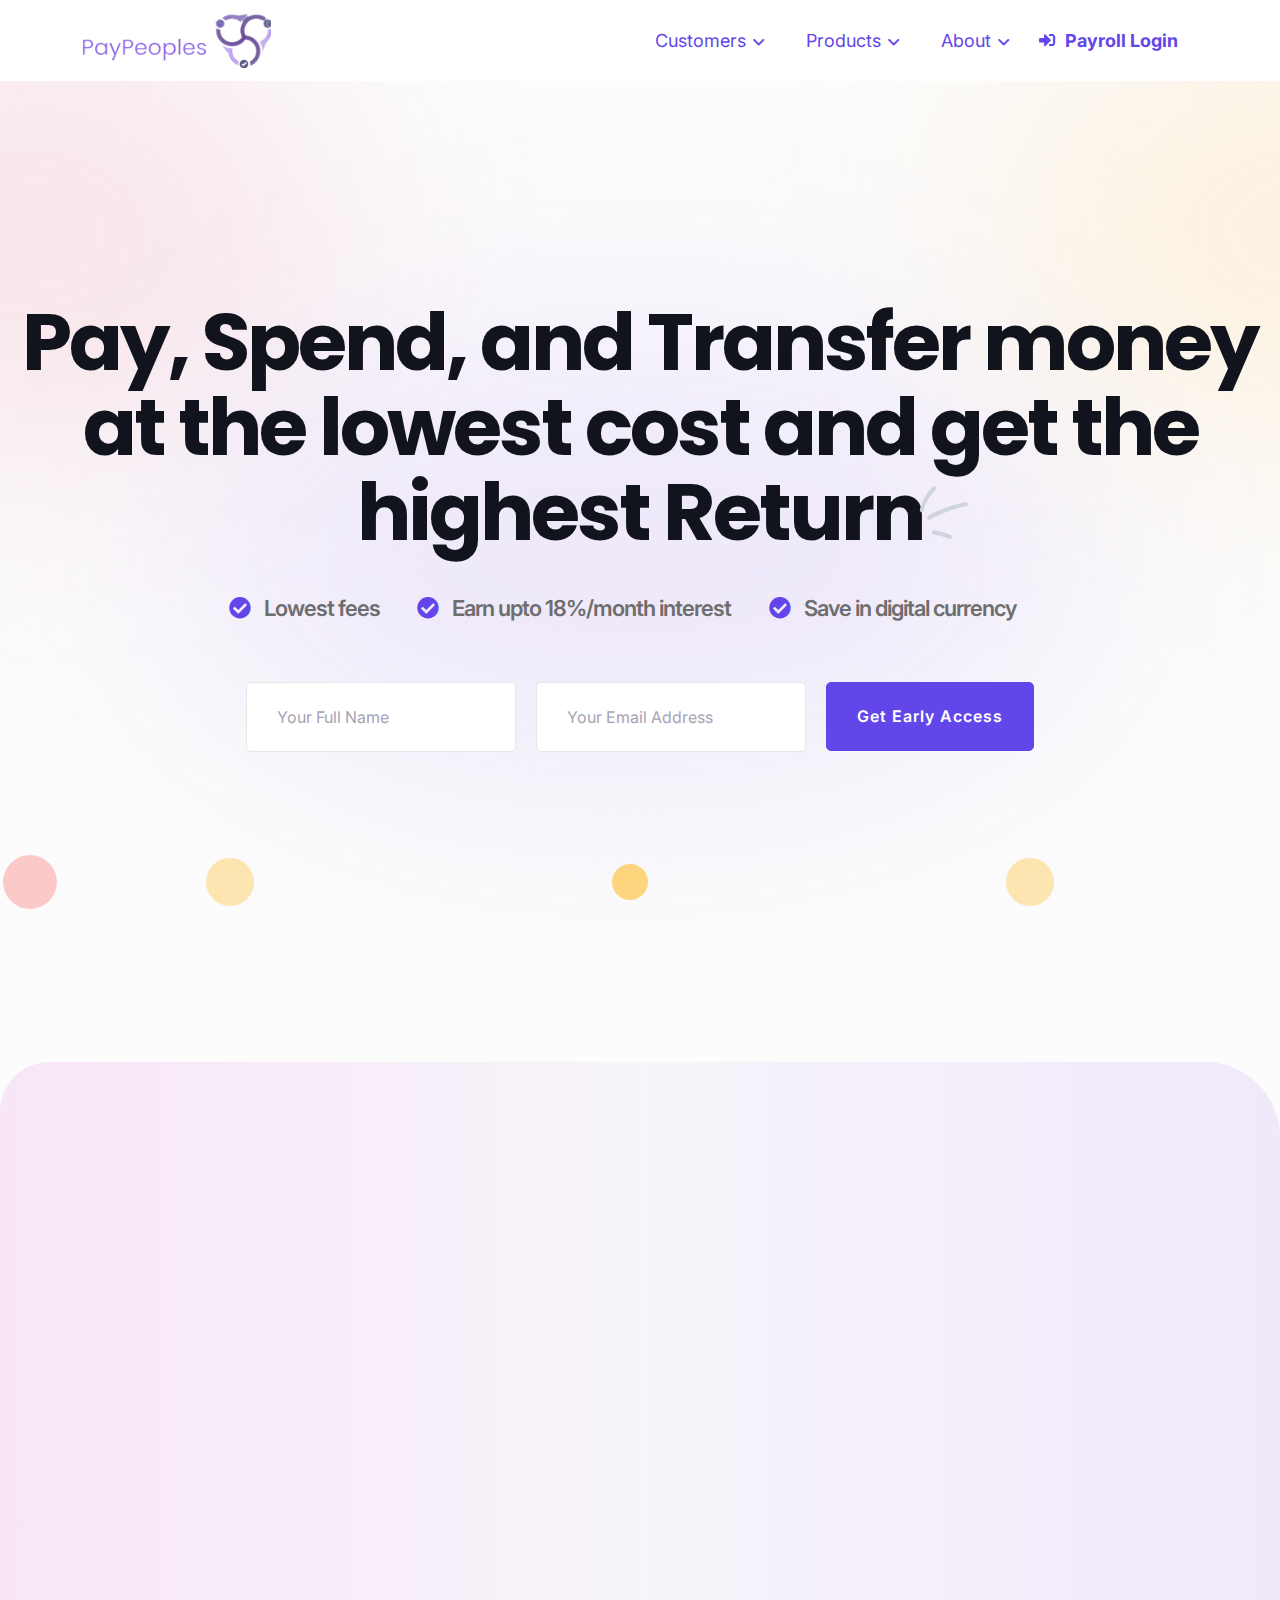
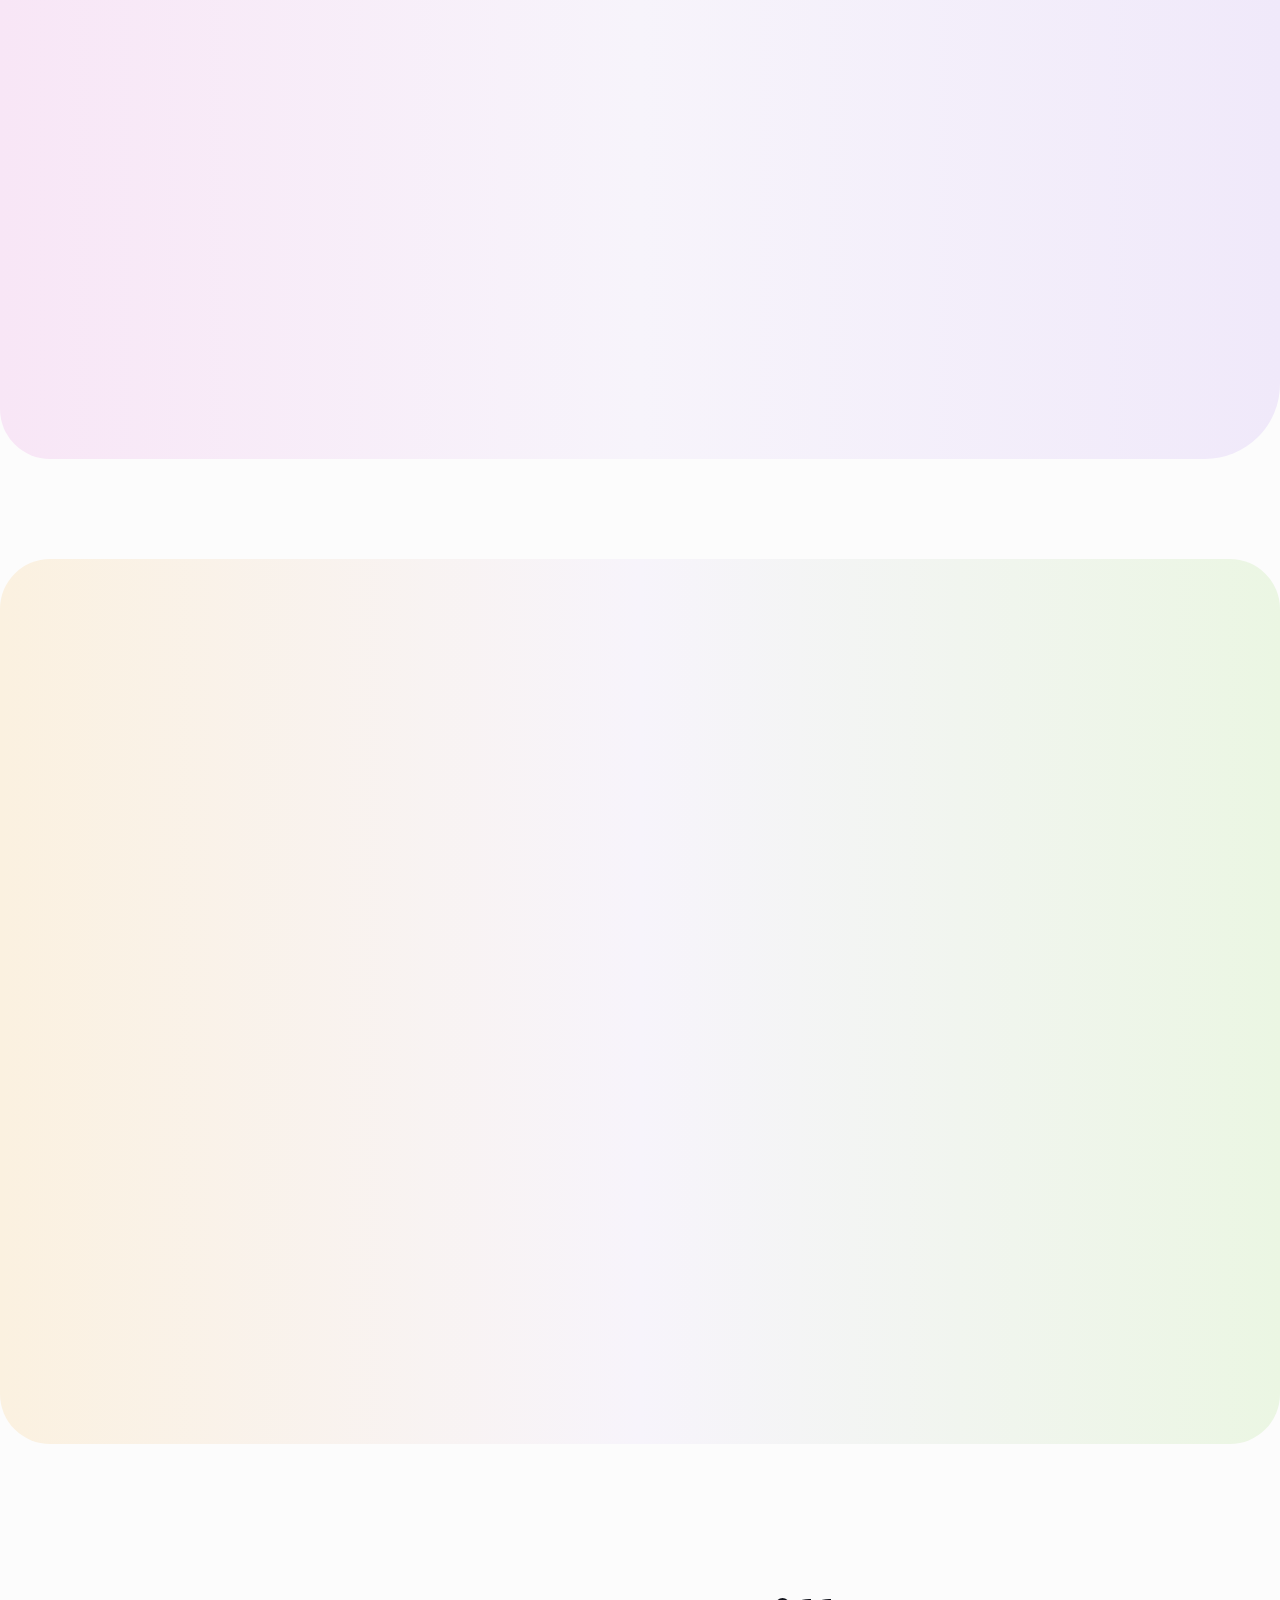
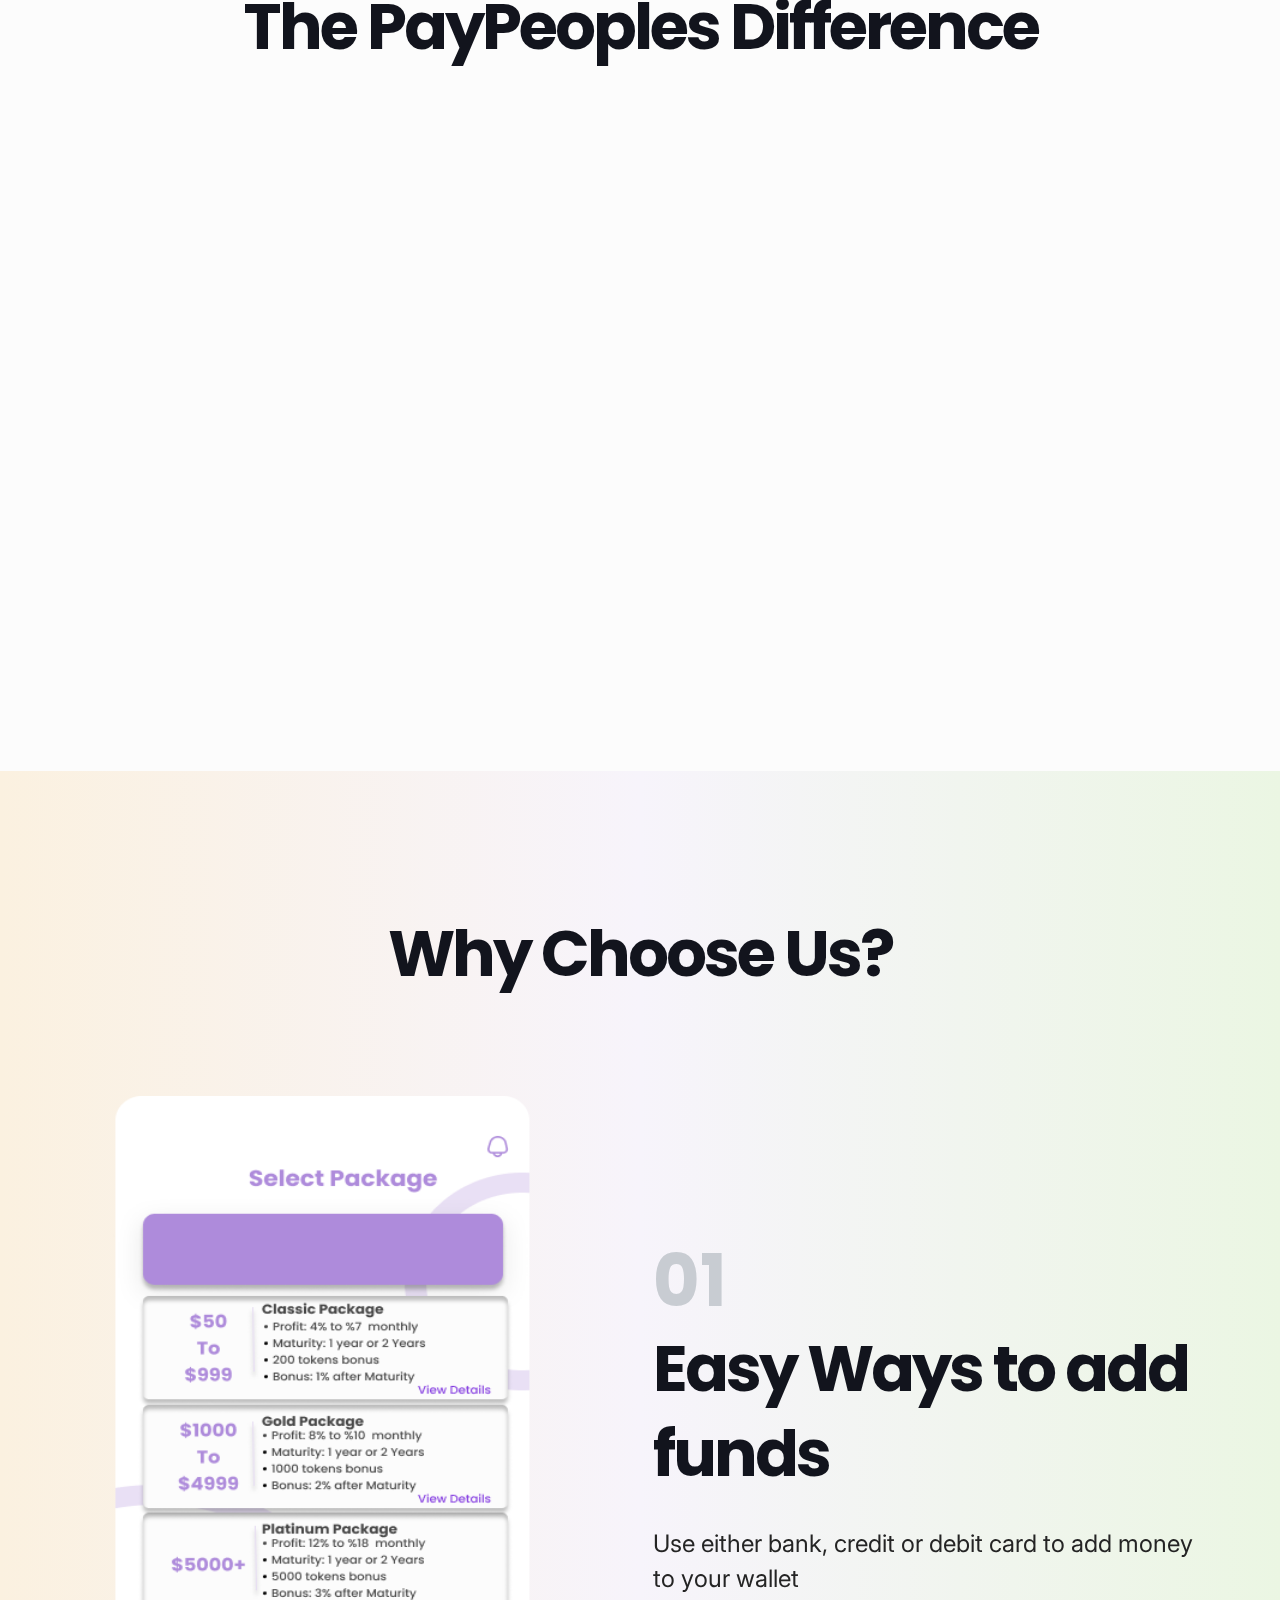
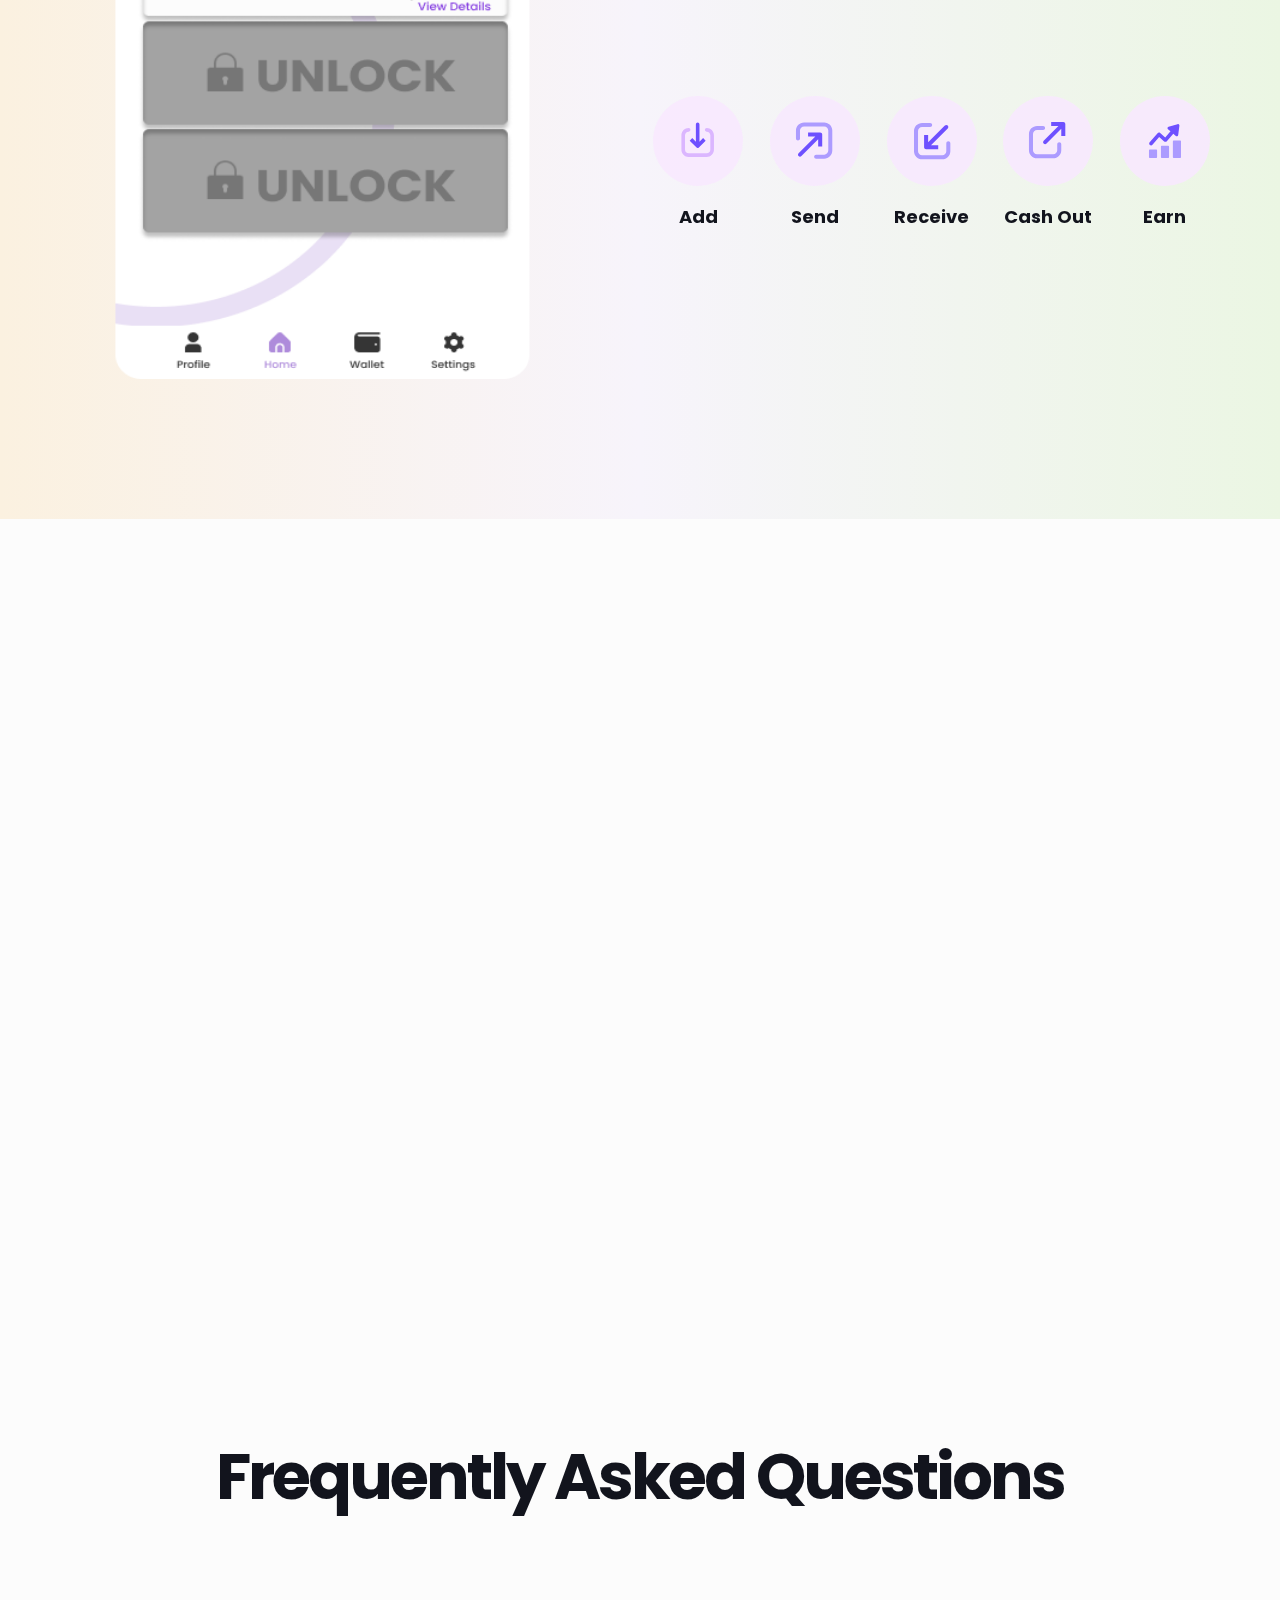
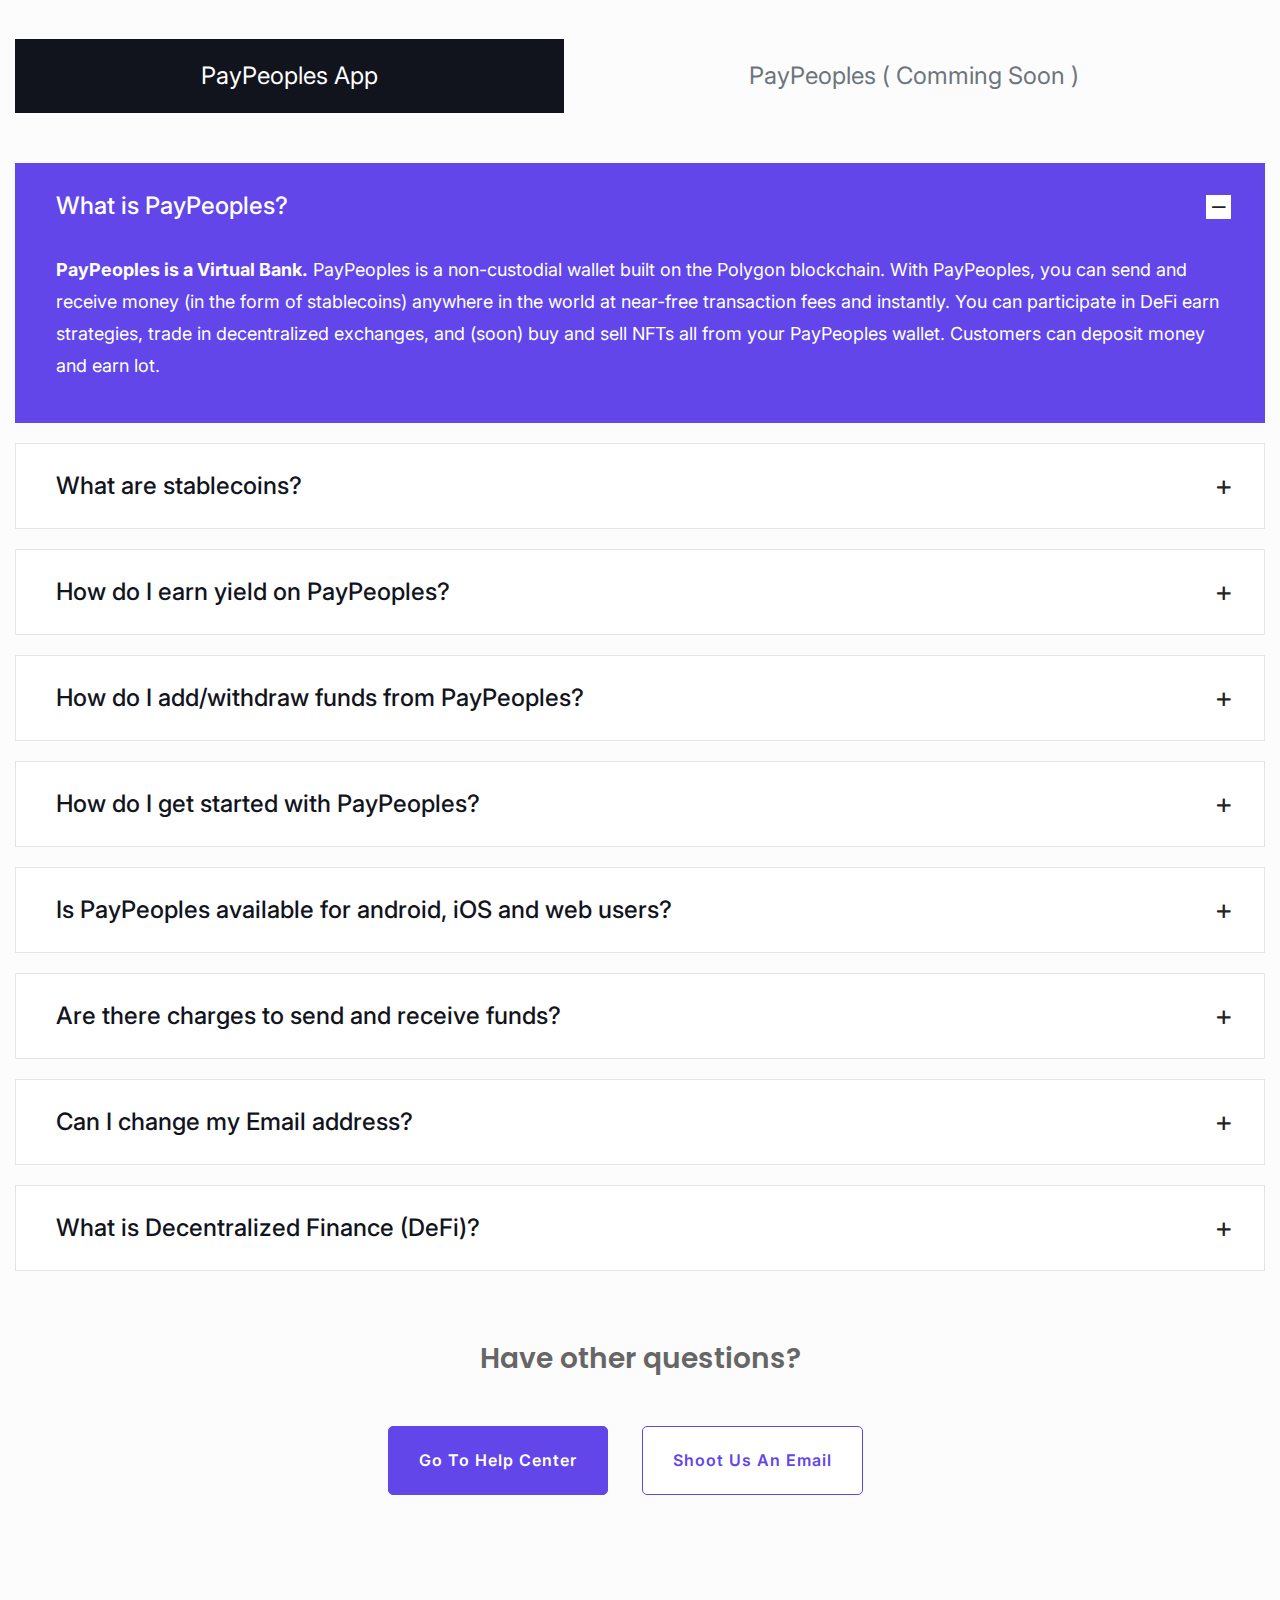
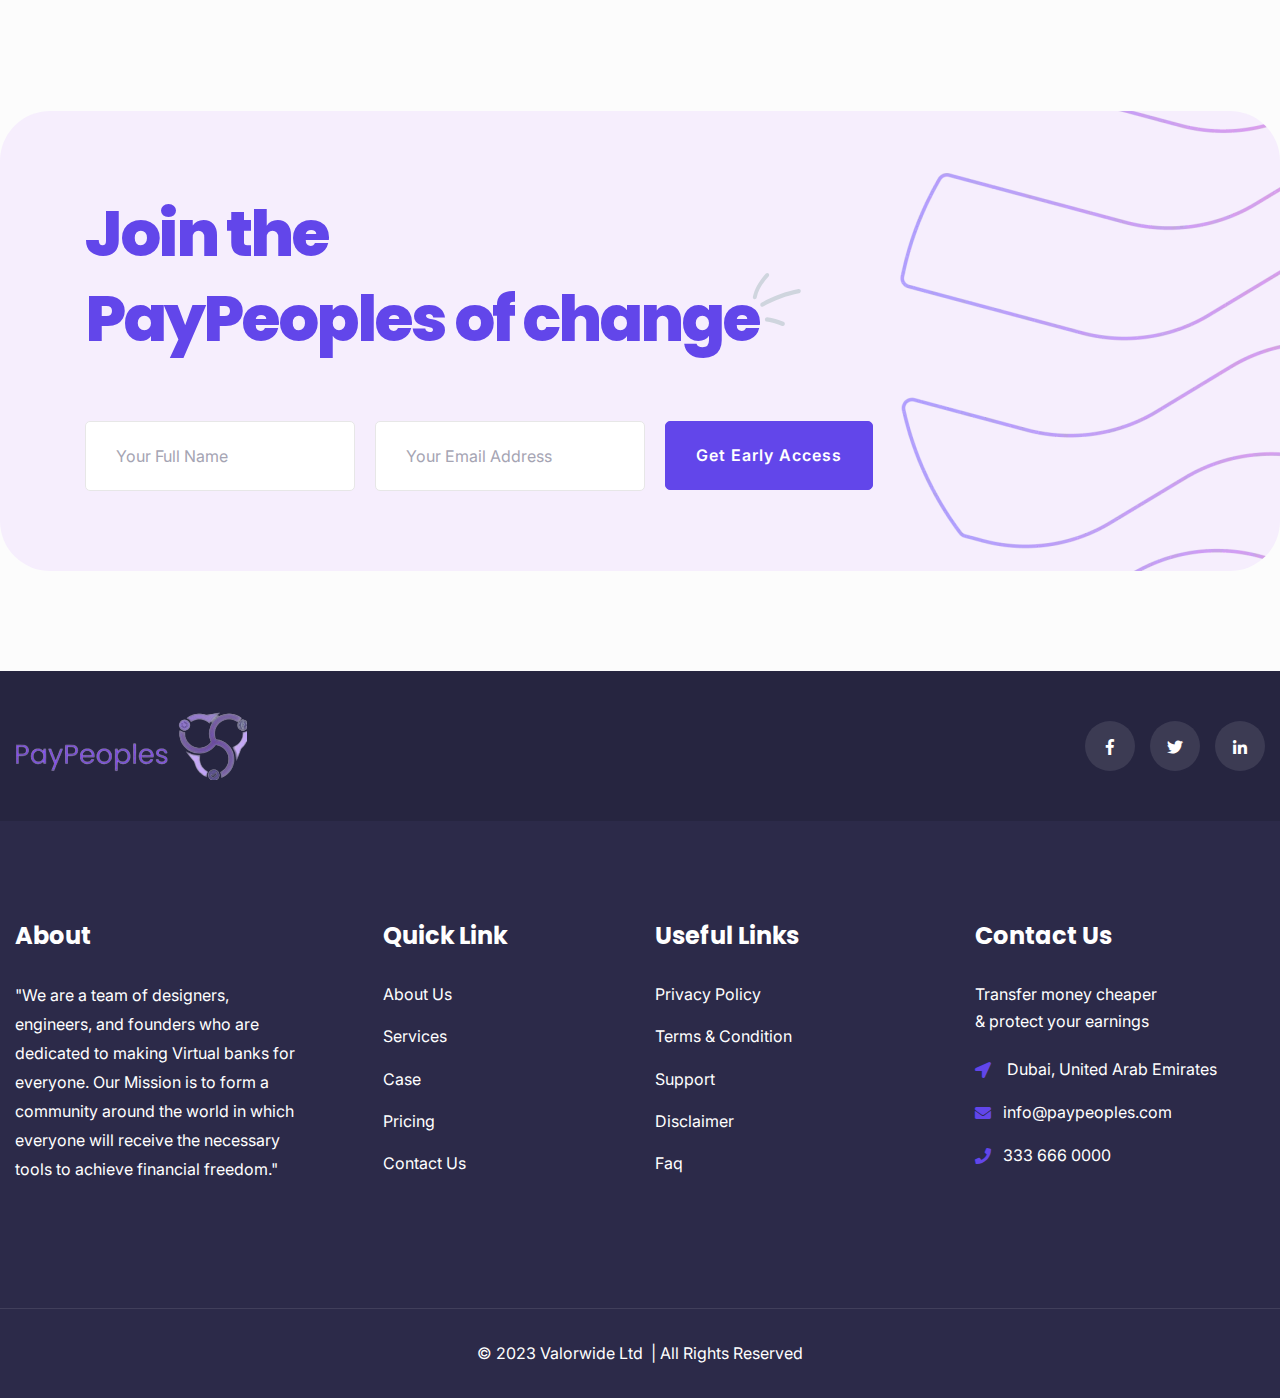
==== commit 1291fb8c: "animation" ====
--- a/index.html
+++ b/index.html
@@ -176,7 +176,7 @@
 
 <!-- Hero Section Start -->
   
-<section class="hero-section" style="background-image: url(./assets/images/shape/bg-shape.png);">
+<section class="hero-section fadeInLeft animated" style="background-image: url(./assets/images/shape/bg-shape.png);">
     <div class="auto-container">
         <div class="upper-text text-center">
             <h1>Pay, Spend, and Transfer money at the lowest cost and get the highest Return</h1>
@@ -213,7 +213,7 @@
 <section class="personal-use-section">
     <div class="auto-container bg-color one">
         <div class="row">
-            <div class="col-lg-7 col-md-12 col-sm-12 personal-left">
+            <div class="col-lg-7 col-md-12 col-sm-12 personal-left fadeInLeft wow" data-wow-delay=".2s" data-wow-duration=".8s">
                 <h5 class="sec-sub-title">For Personal Use</h5>
                 <h2 class="sec-title">Get paid, invest, transfer to bank account</h2>
                 <p class="sec-text">Send and receive money from anywhere in the world, instantly. No middle-men, no extra charges. Move your money as the PayPeoples.</p>
@@ -225,7 +225,7 @@
                     </div>
                 </div>
             </div>
-            <div class="col-lg-5 col-md-12 col-sm-12 personal-right">
+            <div class="col-lg-5 col-md-12 col-sm-12 personal-right fadeInRight wow" data-wow-delay=".2s" data-wow-duration=".8s">
                 <img src="./assets/images/resource/mobile.png" alt="">
             </div>
         </div>
@@ -239,7 +239,7 @@
 <section class="personal-use-section business">
     <div class="auto-container bg-color">
         <div class="row">
-            <div class="col-lg-7 col-md-12 col-sm-12 personal-left">
+            <div class="col-lg-7 col-md-12 col-sm-12 personal-left fadeInLeft wow" data-wow-delay=".2s" data-wow-duration=".8s">
                 <h5 class="sec-sub-title">For Business Use</h5>
                 <h2 class="sec-title">Pay your team worldwide at the best rates</h2>
                 <p class="sec-text">Run batch payments and pay all your employees with near-minimum transfer fees worldwide</p>
@@ -250,7 +250,7 @@
                     </div>
                 </div>
             </div>
-            <div class="col-lg-5 col-md-12 col-sm-12 business-right">
+            <div class="col-lg-5 col-md-12 col-sm-12 business-right fadeInRight wow" data-wow-delay=".2s" data-wow-duration=".8s">
                 <div class="business-image" style="background-image: url(./assets/images/resource/laptop.png);"></div>
             </div>
         </div>
@@ -265,7 +265,7 @@
 <section class="feature-section">
     <div class="auto-container">
         <h2 class="sec-title text-center">The PayPeoples Difference</h2>
-        <div class="row">
+        <div class="row fadeInRight wow" data-wow-delay=".2s" data-wow-duration=".8s">
             <div class="col-lg-6 col-md-12 col-sm-12 feature mb-4">
                 <div class="icon-box d-flex align-items-start">
                     <img src="./assets/images/icons/feature-1.svg" alt="">
@@ -506,7 +506,7 @@
 <section class="fund-section">
     <div class="auto-container">
         <div class="row g-5">
-            <div class="col-lg-5 col-md-12 left-column">
+            <div class="col-lg-5 col-md-12 left-column fadeInLeft wow" data-wow-delay=".2s" data-wow-duration=".8s">
                 <h2 class="sec-title">Watch your <br>funds grow</h2>
                 <p class="sec-text mb-5">If you deposit <strong>$5,000</strong> today, here's how<br> much you would have in <strong>1 year:</strong></p>
                 <form>
@@ -526,7 +526,7 @@
                     </div>
                 </form>
             </div>
-            <div class="col-lg-7 col-md-12">
+            <div class="col-lg-7 col-md-12 fadeInRight wow" data-wow-delay=".2s" data-wow-duration=".8s">
                 <div class="inner">
                     <figure>
                         <img src="./assets/images/logo.png" alt="">
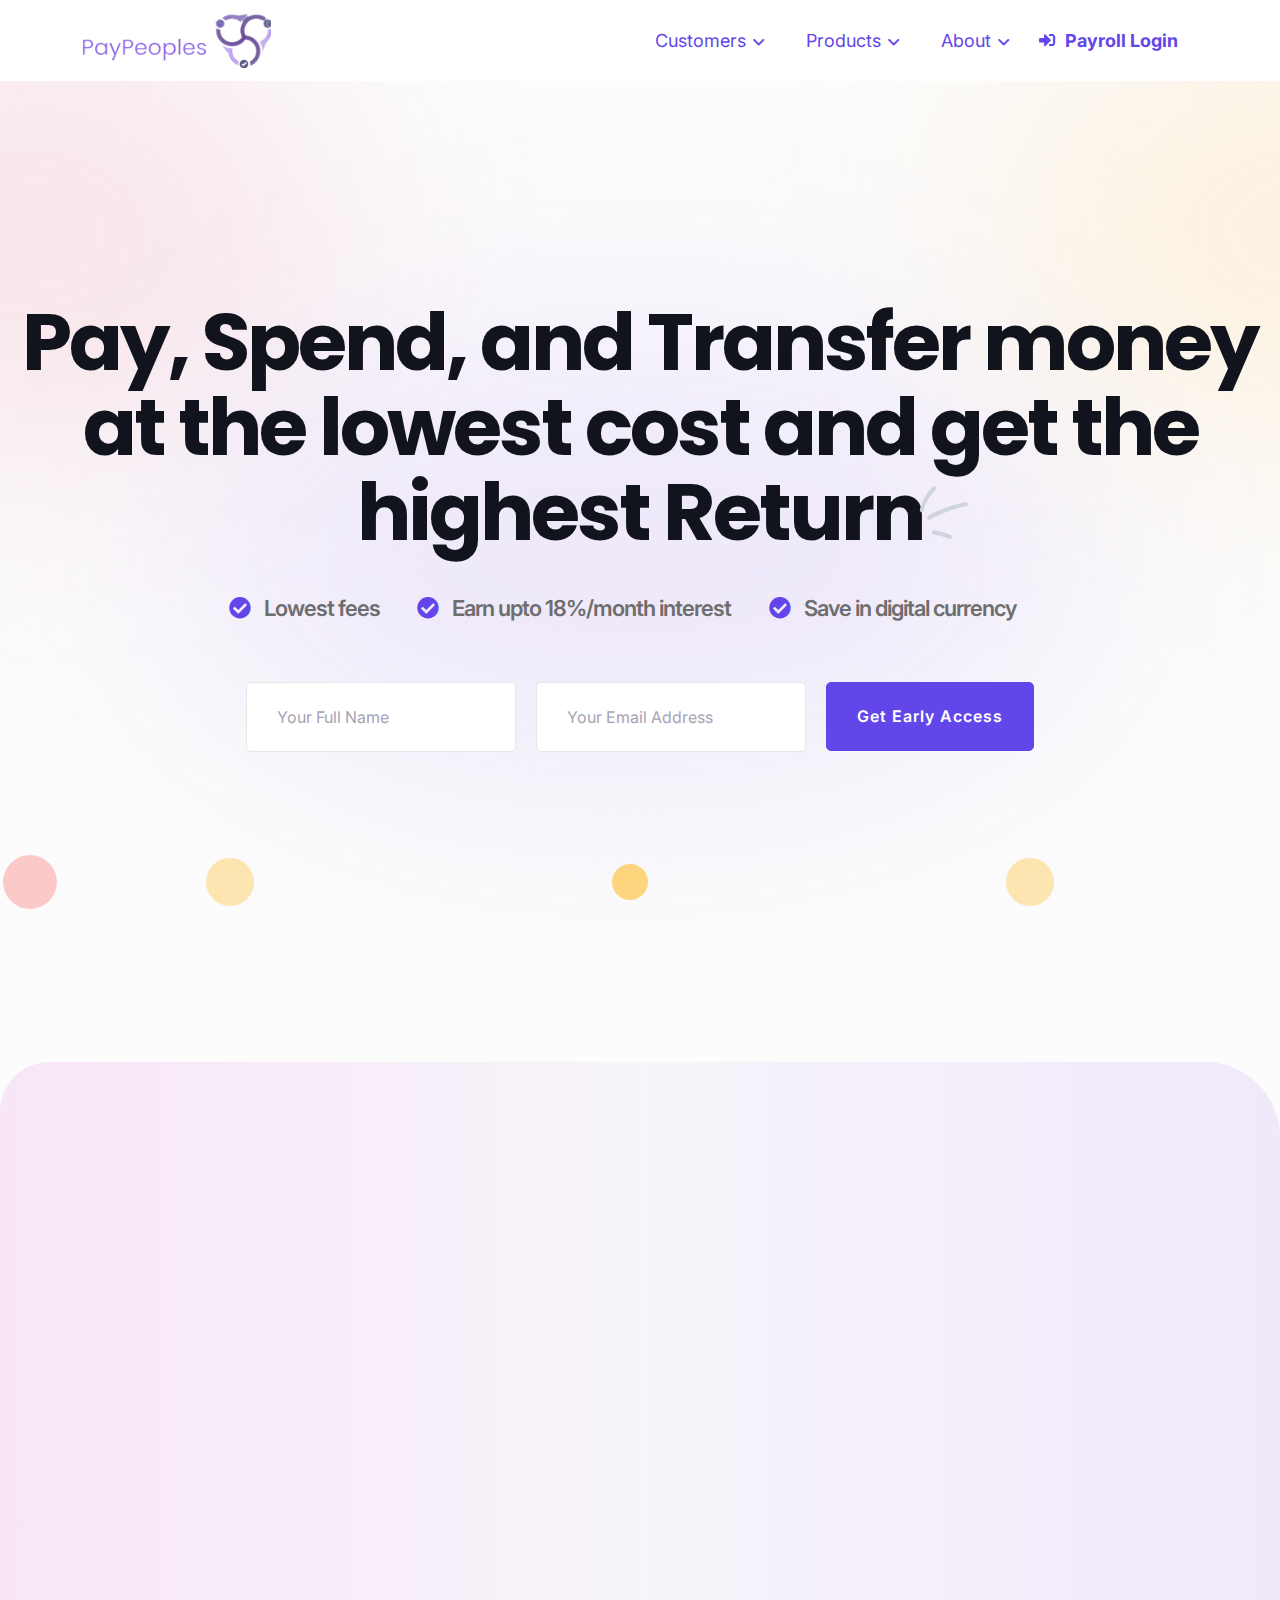
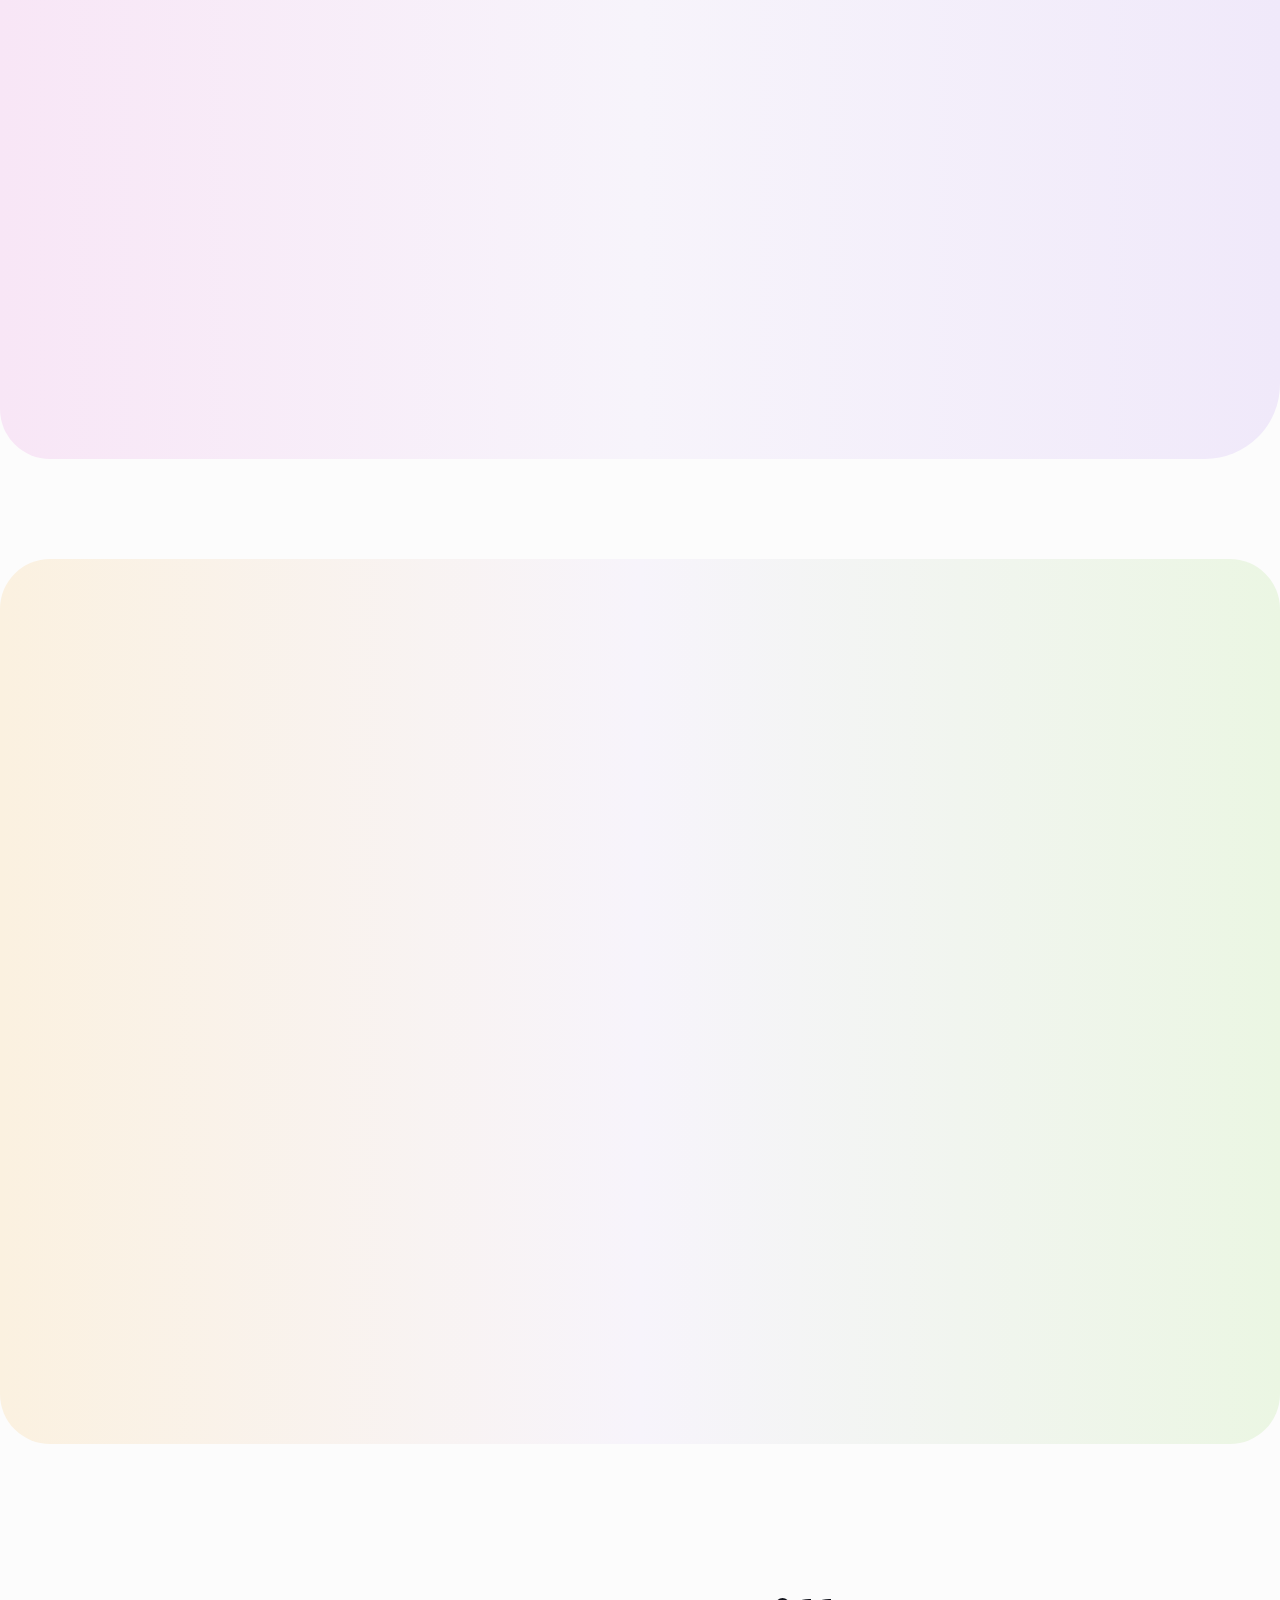
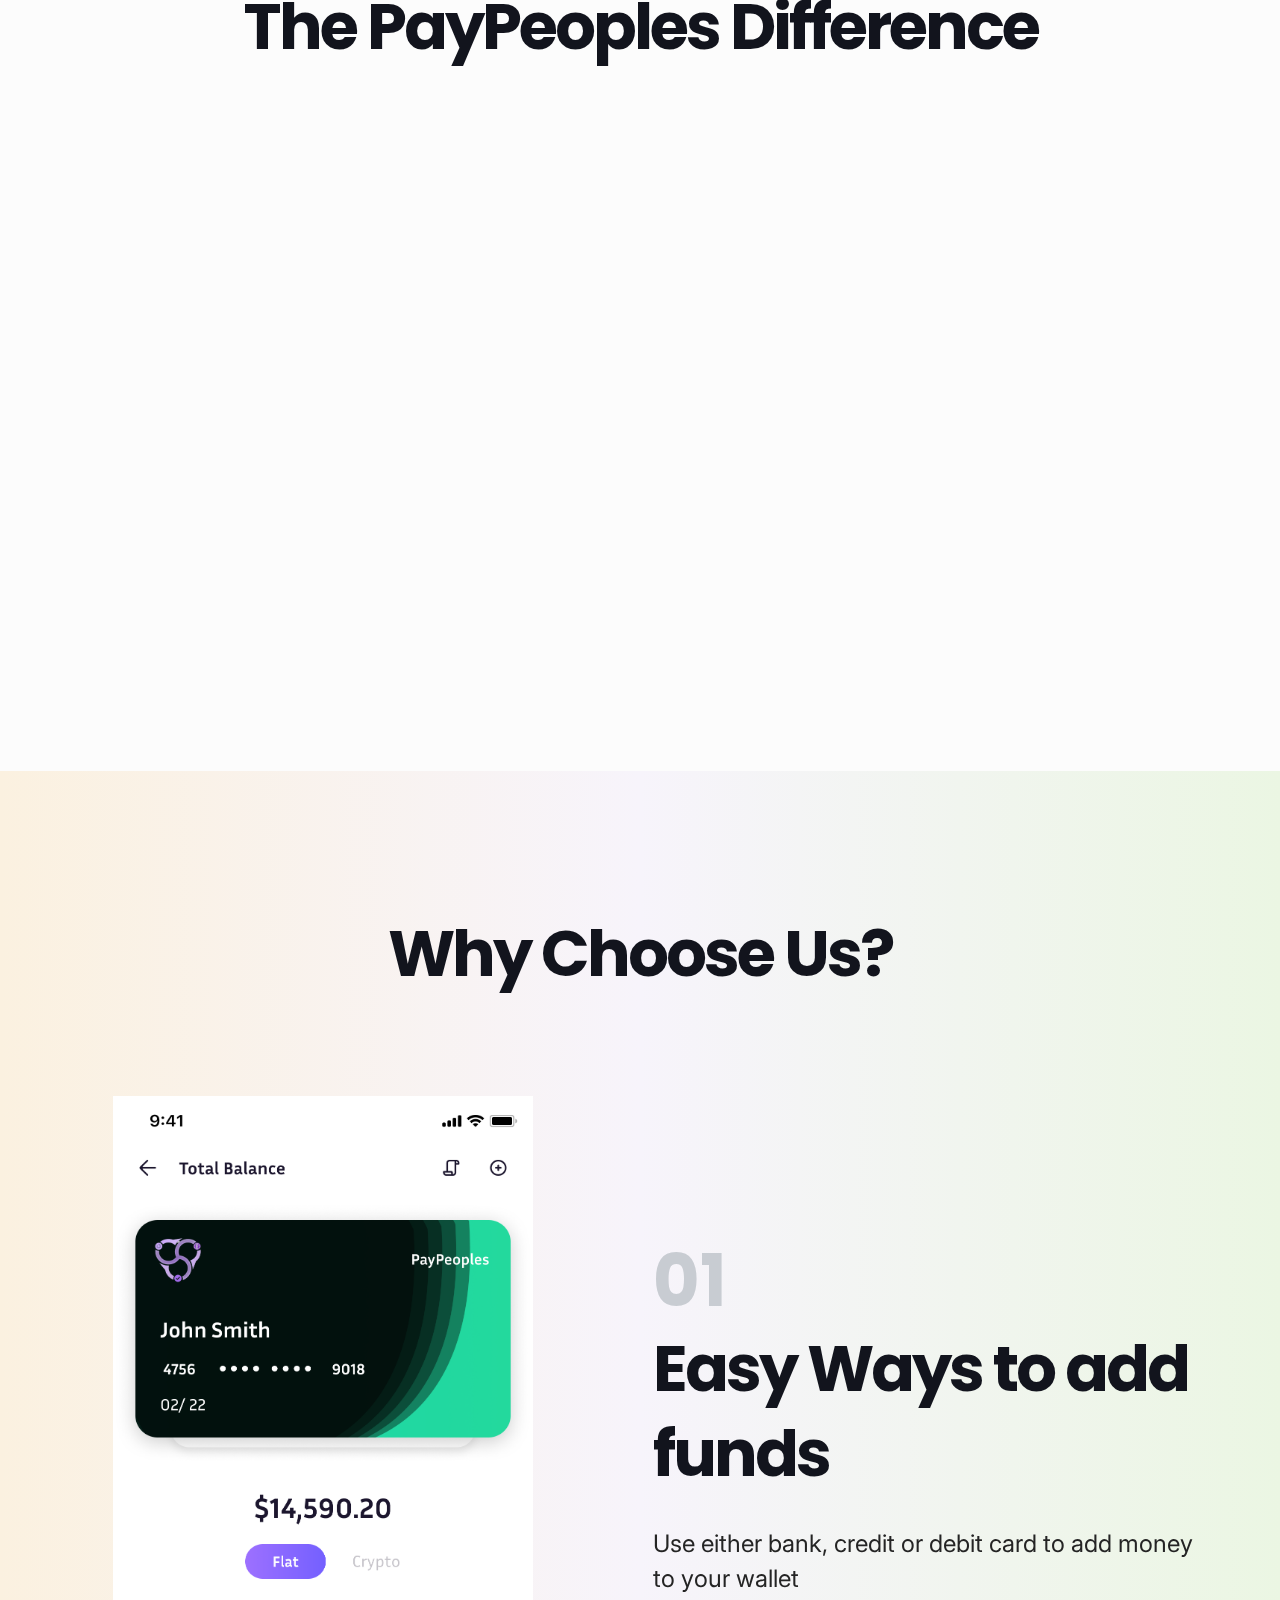
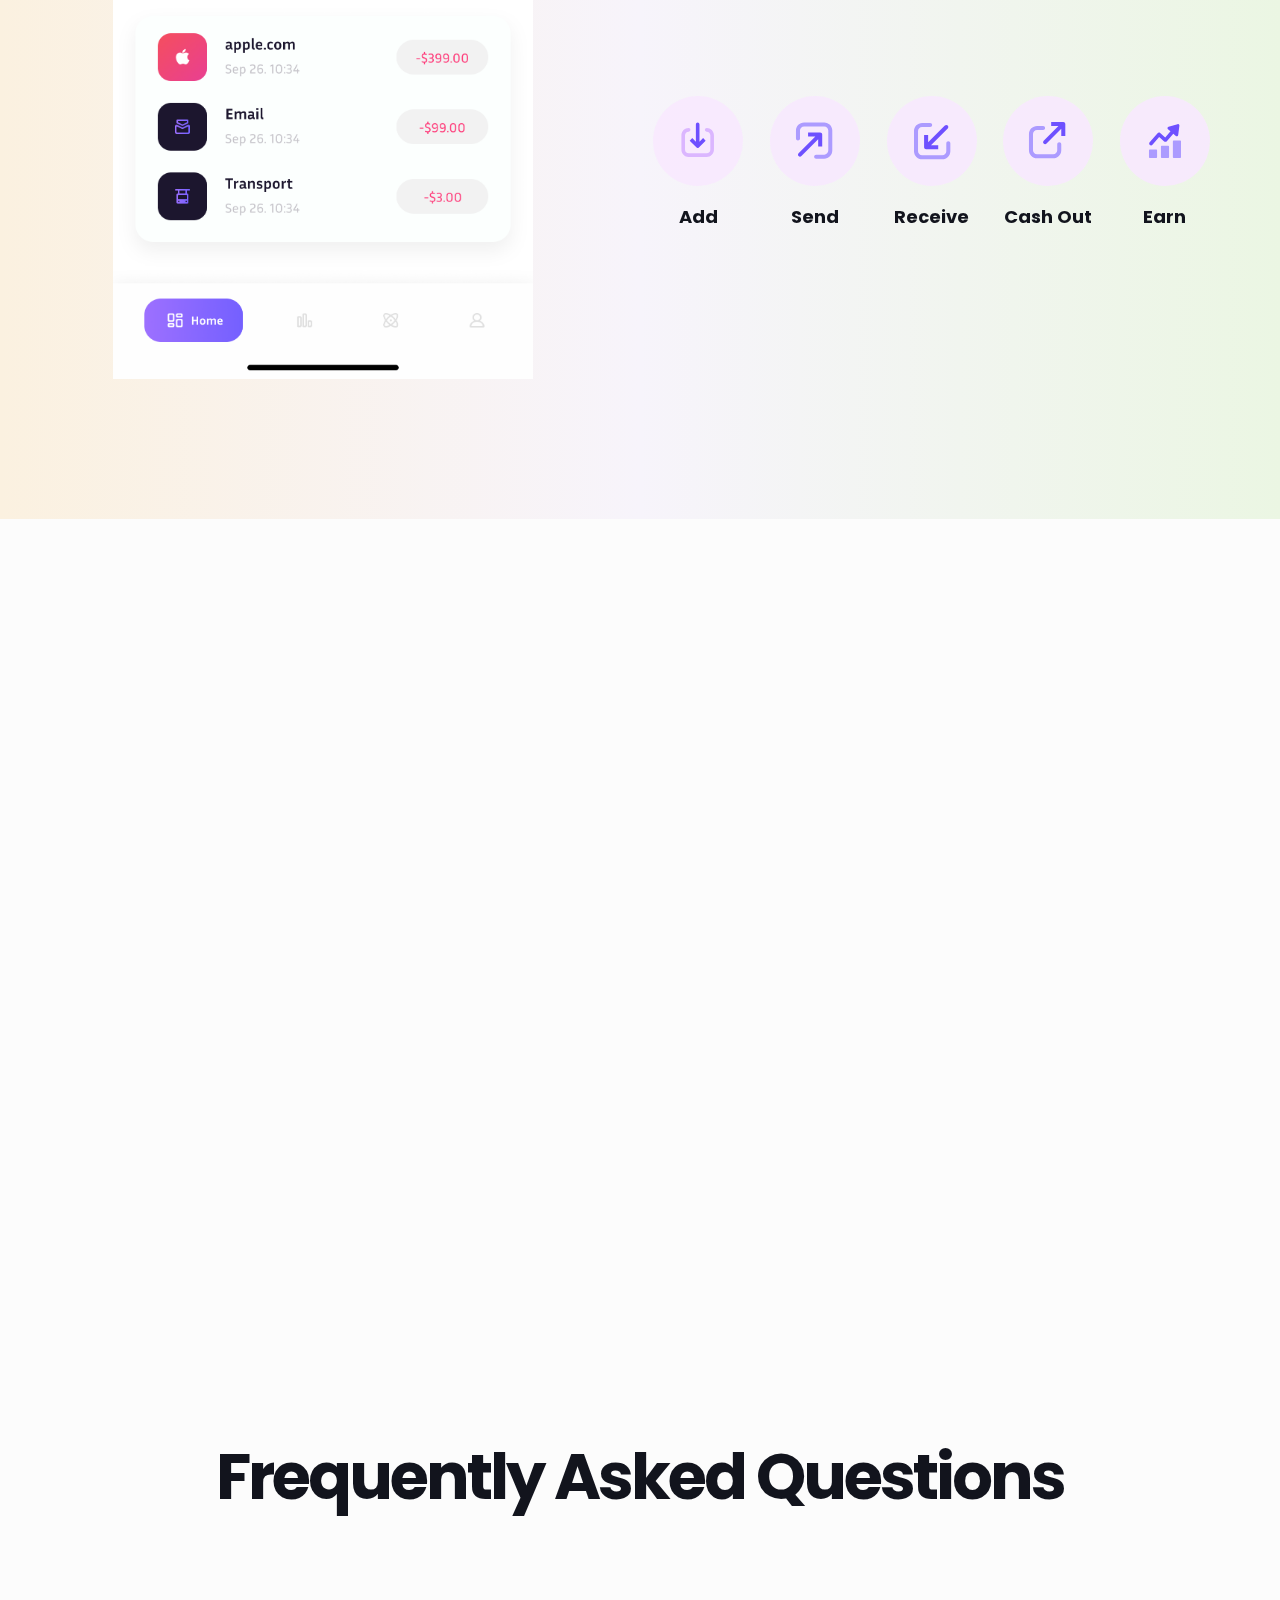
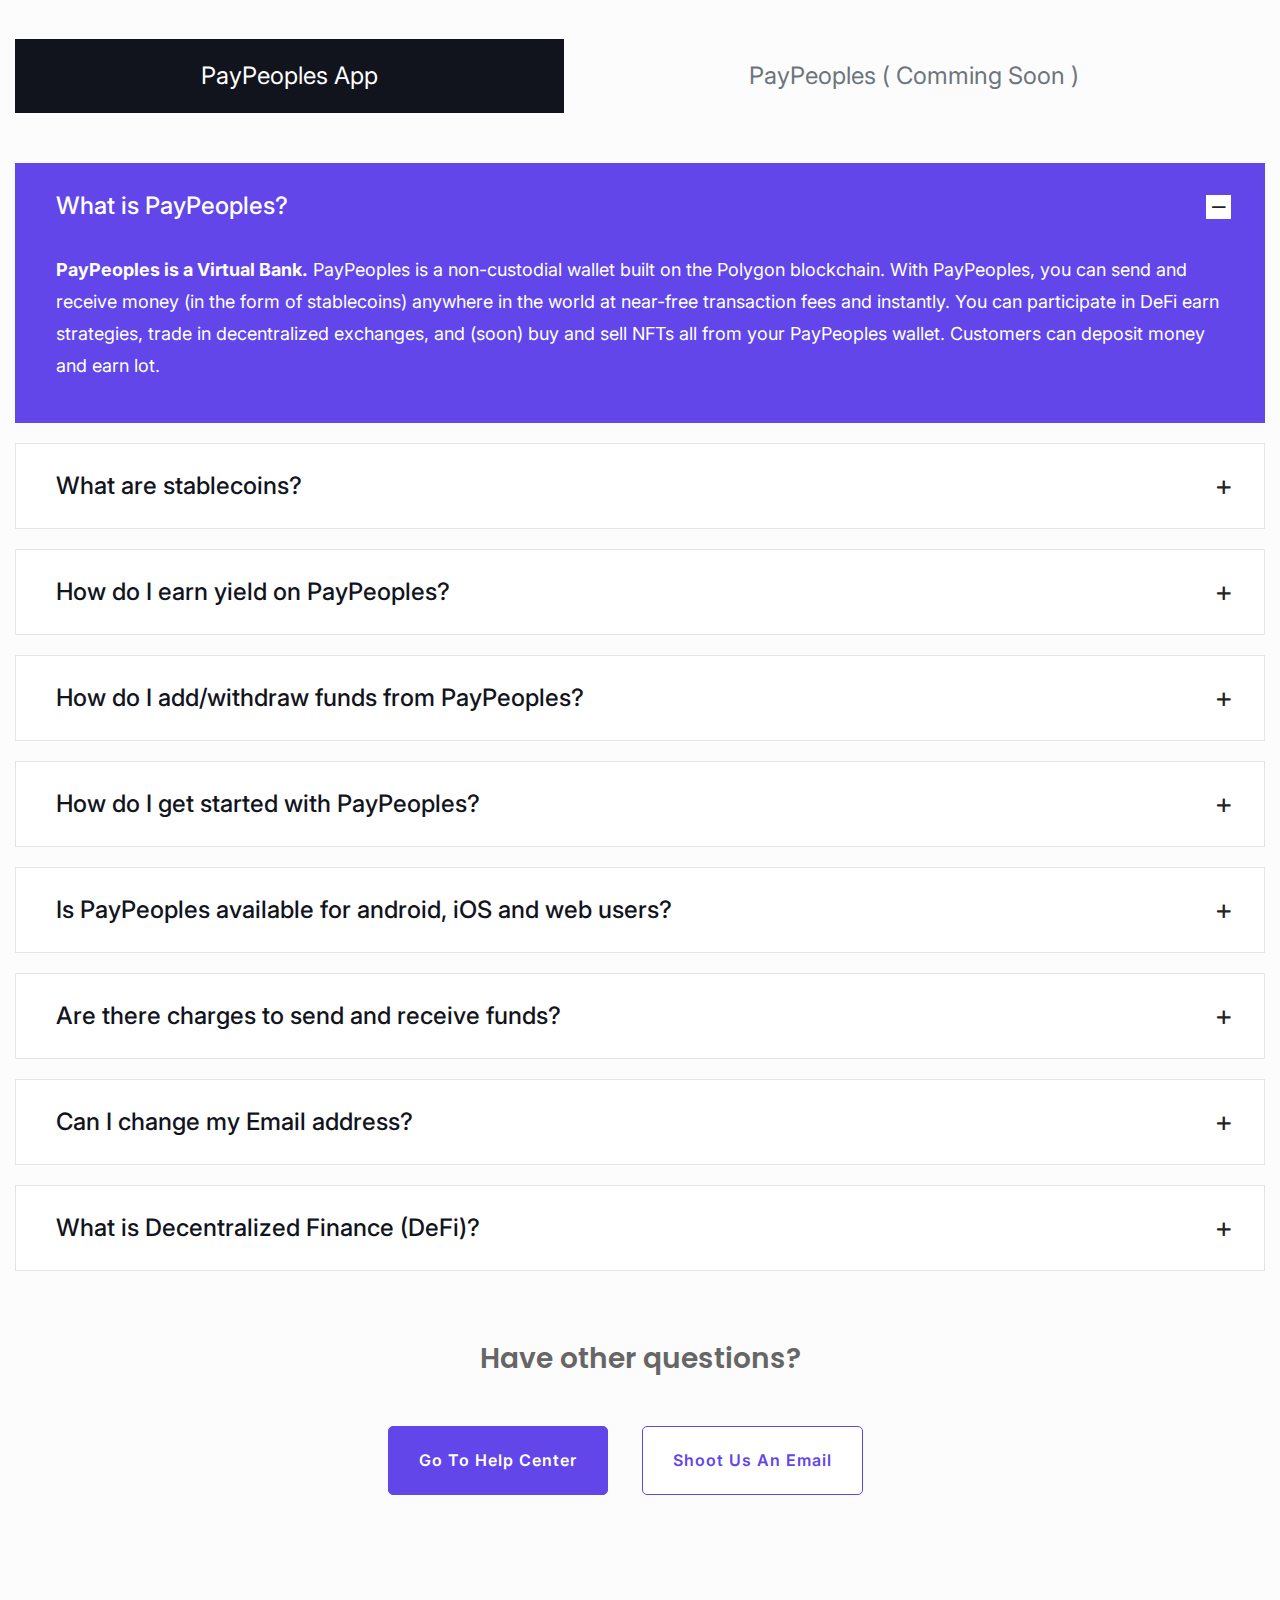
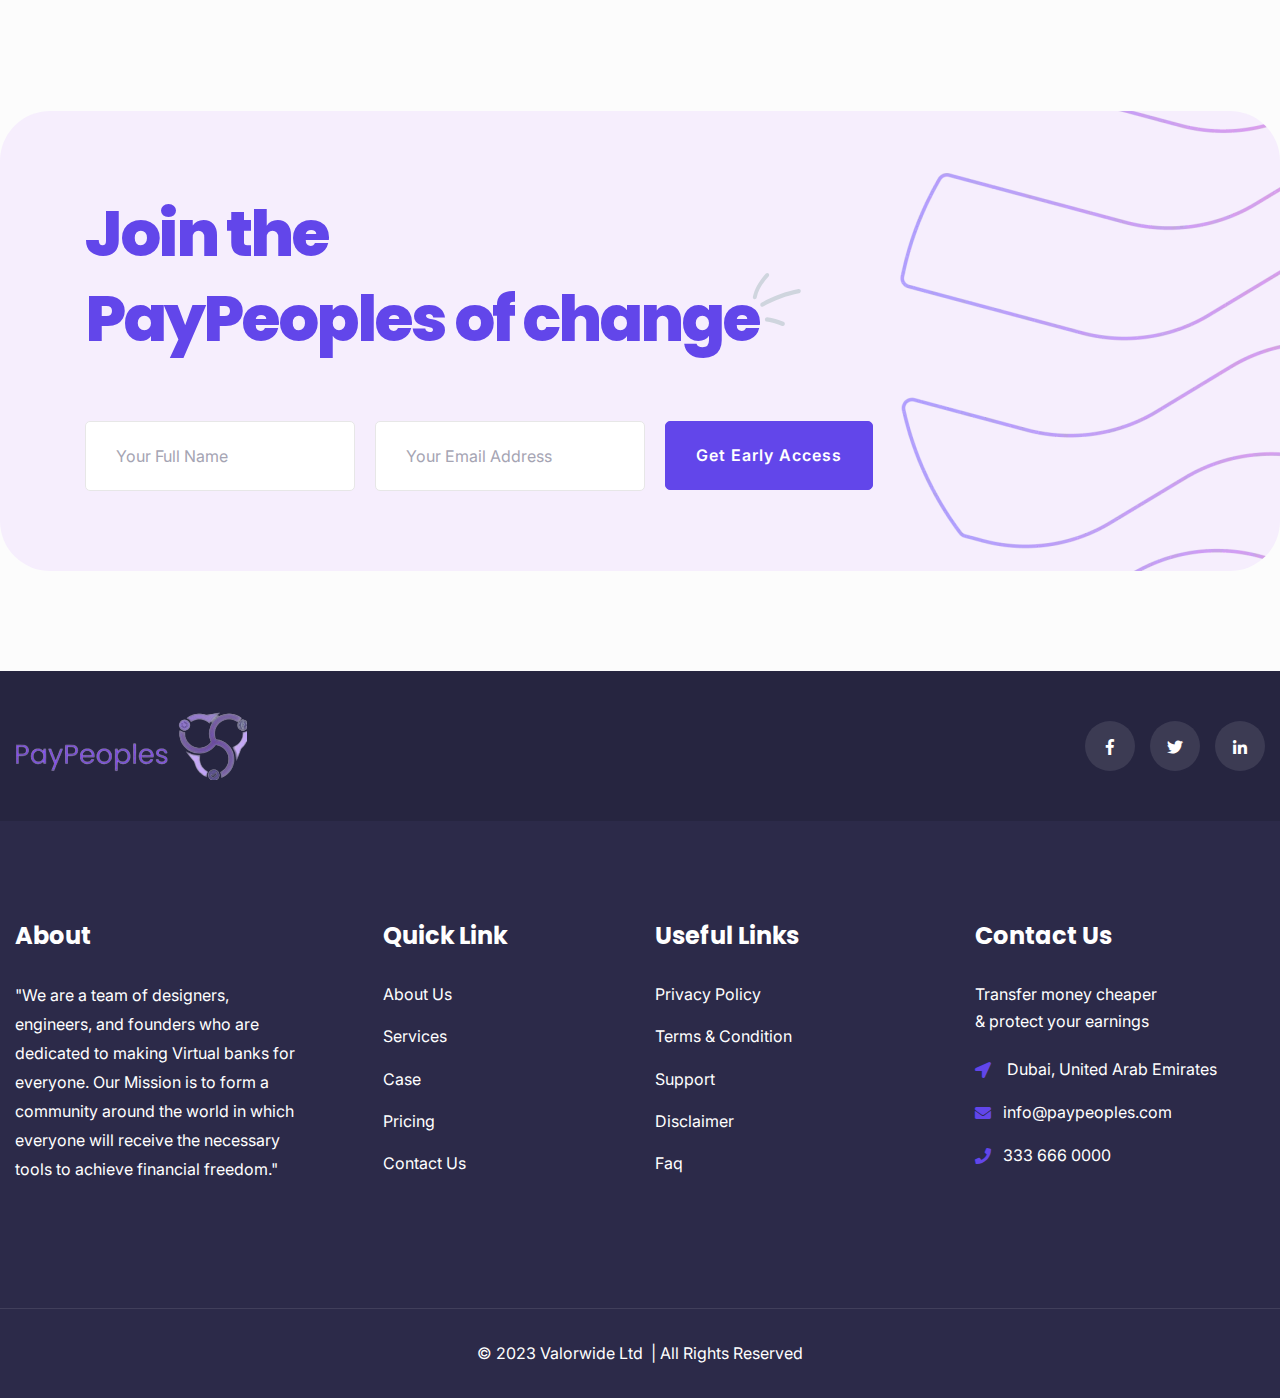
==== commit 77a2b378: "add new slider image" ====
--- a/index.html
+++ b/index.html
@@ -321,7 +321,7 @@
                 <div class="swiper-slide">
                     <div class="row">
                         <div class="col-lg-5 col-md-12 col-sm-12 personal-right">
-                            <img src="./assets/images/resource/Wallet.png" alt="">
+                            <img src="./assets/images/resource/slide-1.png" alt="">
                         </div>
                         <div class="col-lg-7 col-md-12 col-sm-12 personal-left">
                             <h3 class="number">01</h3>
@@ -356,7 +356,7 @@
                 <div class="swiper-slide">
                     <div class="row">
                         <div class="col-lg-5 col-md-12 col-sm-12 personal-right">
-                            <img src="./assets/images/resource/Wallet.png" alt="">
+                            <img src="./assets/images/resource/slide-2.png" alt="">
                         </div>
                         <div class="col-lg-7 col-md-12 col-sm-12 personal-left">
                             <h3 class="number">02</h3>
@@ -391,7 +391,7 @@
                 <div class="swiper-slide">
                     <div class="row">
                         <div class="col-lg-5 col-md-12 col-sm-12 personal-right">
-                            <img src="./assets/images/resource/Wallet.png" alt="">
+                            <img src="./assets/images/resource/slide-3.png" alt="">
                         </div>
                         <div class="col-lg-7 col-md-12 col-sm-12 personal-left">
                             <h3 class="number">03</h3>
@@ -426,7 +426,7 @@
                 <div class="swiper-slide">
                     <div class="row">
                         <div class="col-lg-5 col-md-12 col-sm-12 personal-right">
-                            <img src="./assets/images/resource/Wallet.png" alt="">
+                            <img src="./assets/images/resource/slide-4.png" alt="">
                         </div>
                         <div class="col-lg-7 col-md-12 col-sm-12 personal-left">
                             <h3 class="number">04</h3>
@@ -461,7 +461,7 @@
                 <div class="swiper-slide">
                     <div class="row">
                         <div class="col-lg-5 col-md-12 col-sm-12 personal-right">
-                            <img src="./assets/images/resource/Wallet.png" alt="">
+                            <img src="./assets/images/resource/slide-5.png" alt="">
                         </div>
                         <div class="col-lg-7 col-md-12 col-sm-12 personal-left">
                             <h3 class="number">05</h3>
--- a/assets/css/style.css
+++ b/assets/css/style.css
@@ -492,11 +492,10 @@
 .navbar .navbar-nav .icon-box a::before{
     content: "\f105";
     position: absolute;
-	top: 5px;
+	top: 2px;
     right: -22px;
     font-family: "Font Awesome 5 Pro";
 }
-
 
 
 .navbar .navbar-nav a.pay::before {
--- a/assets/css/responsive.css
+++ b/assets/css/responsive.css
@@ -41,6 +41,14 @@
 	.newsletter-section .bg-image::before {
 		right: -260px;
 	}
+
+}
+
+@media only screen and (max-width: 1260px){
+	.hero-section .upper-text h1::before {
+		right: 115px;
+	}
+
 }
 
 @media only screen and (max-width: 1200px){
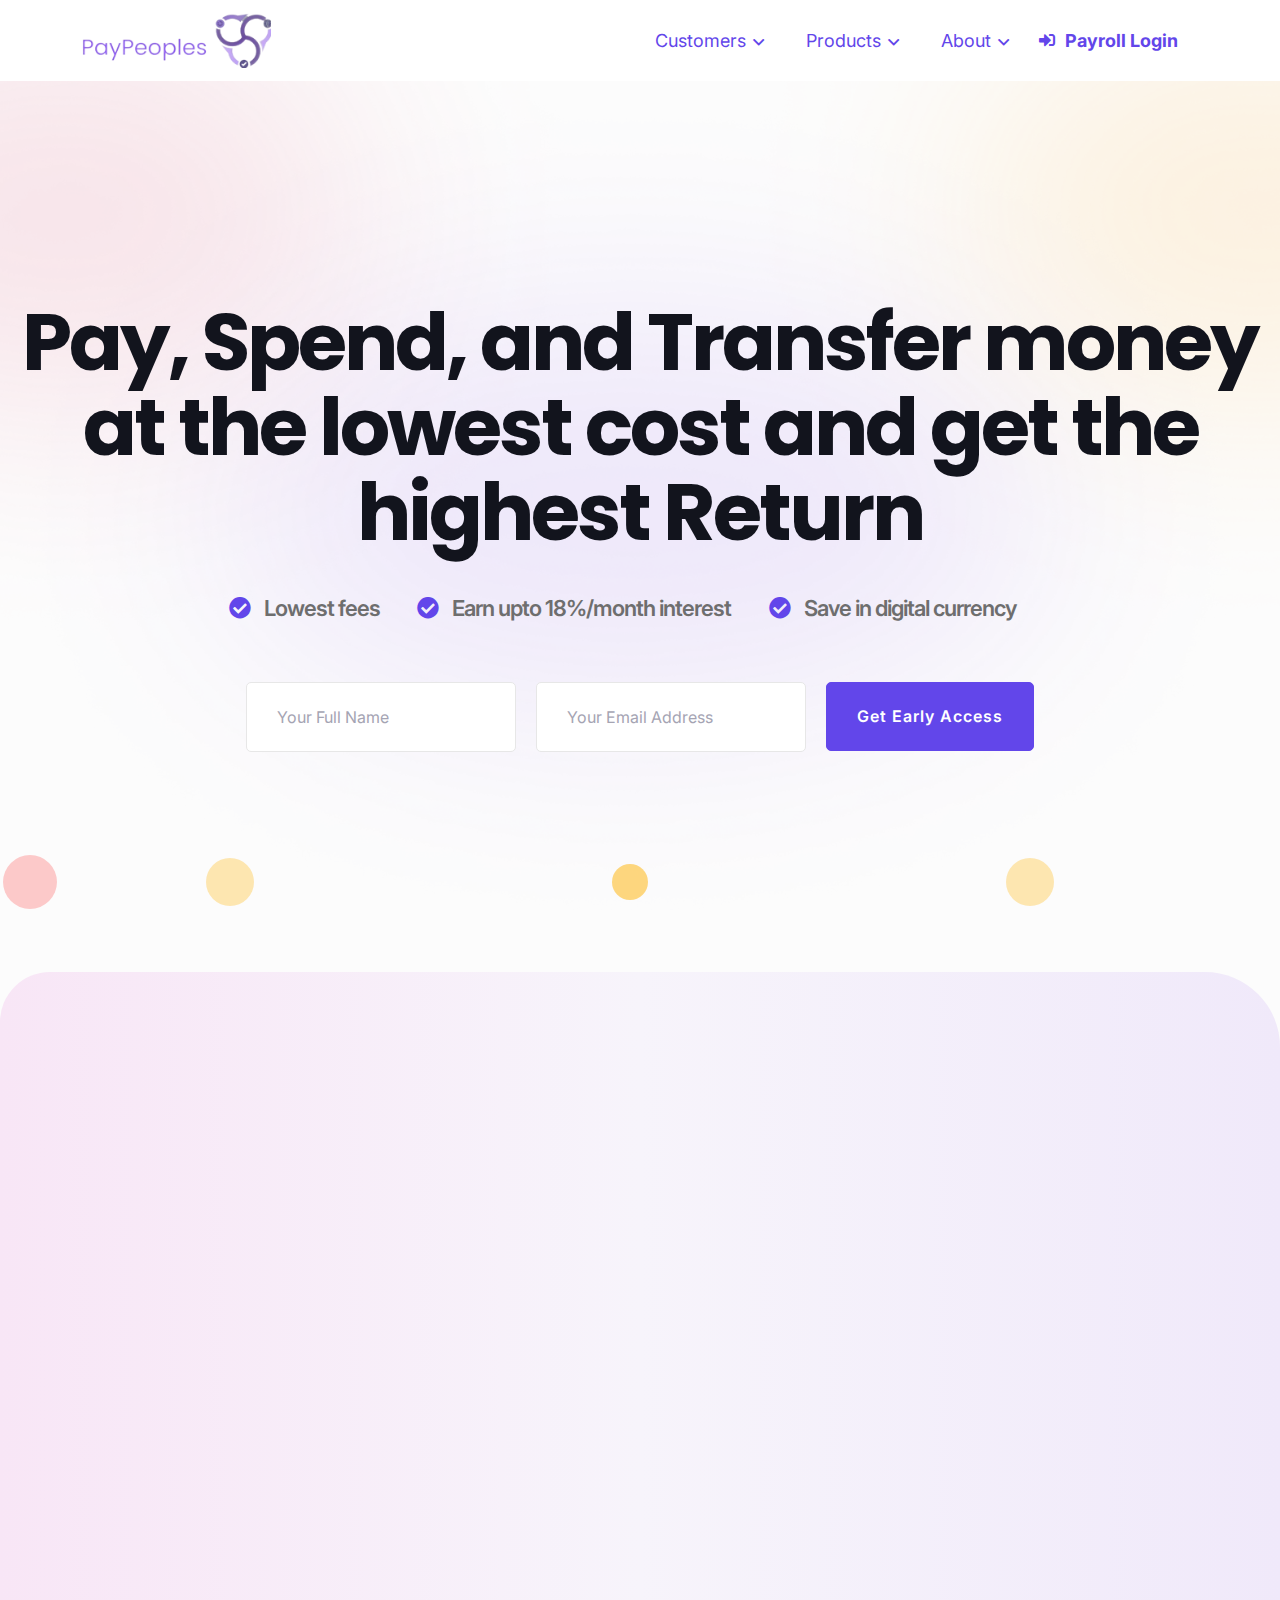
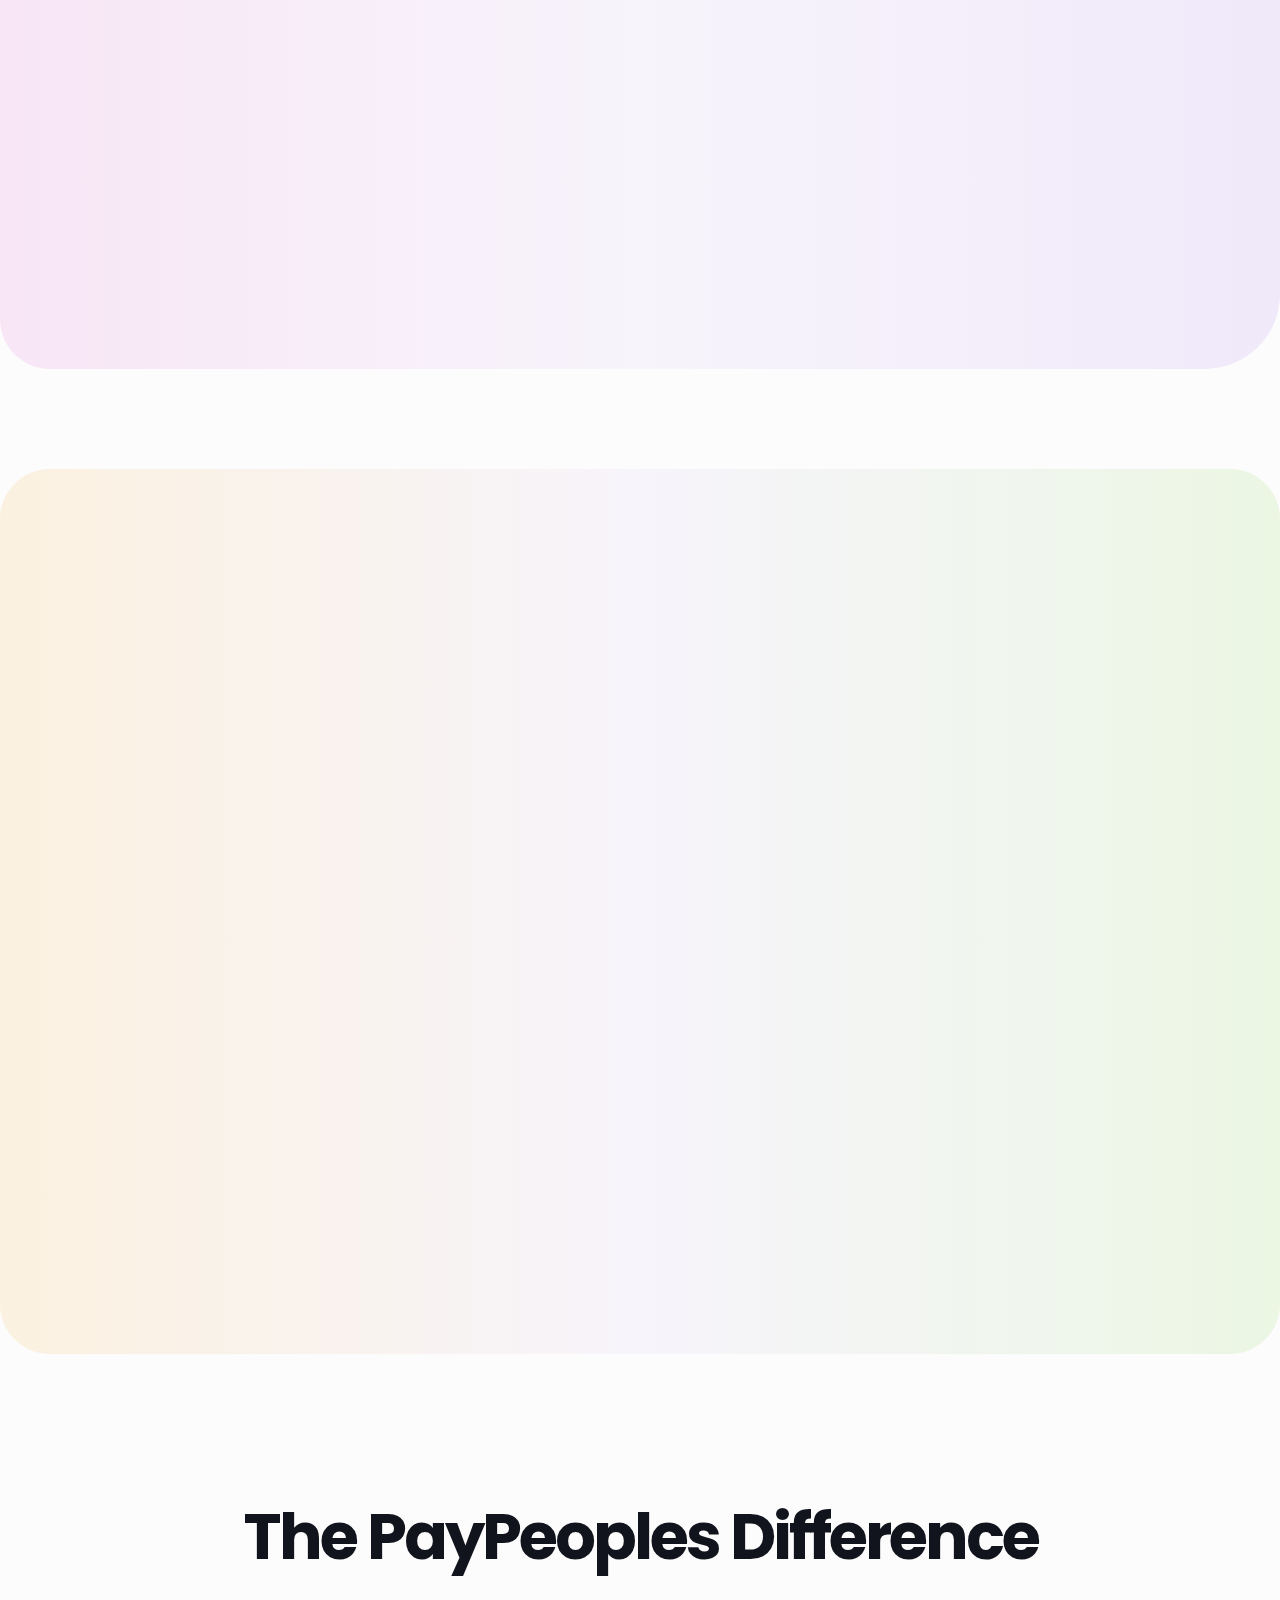
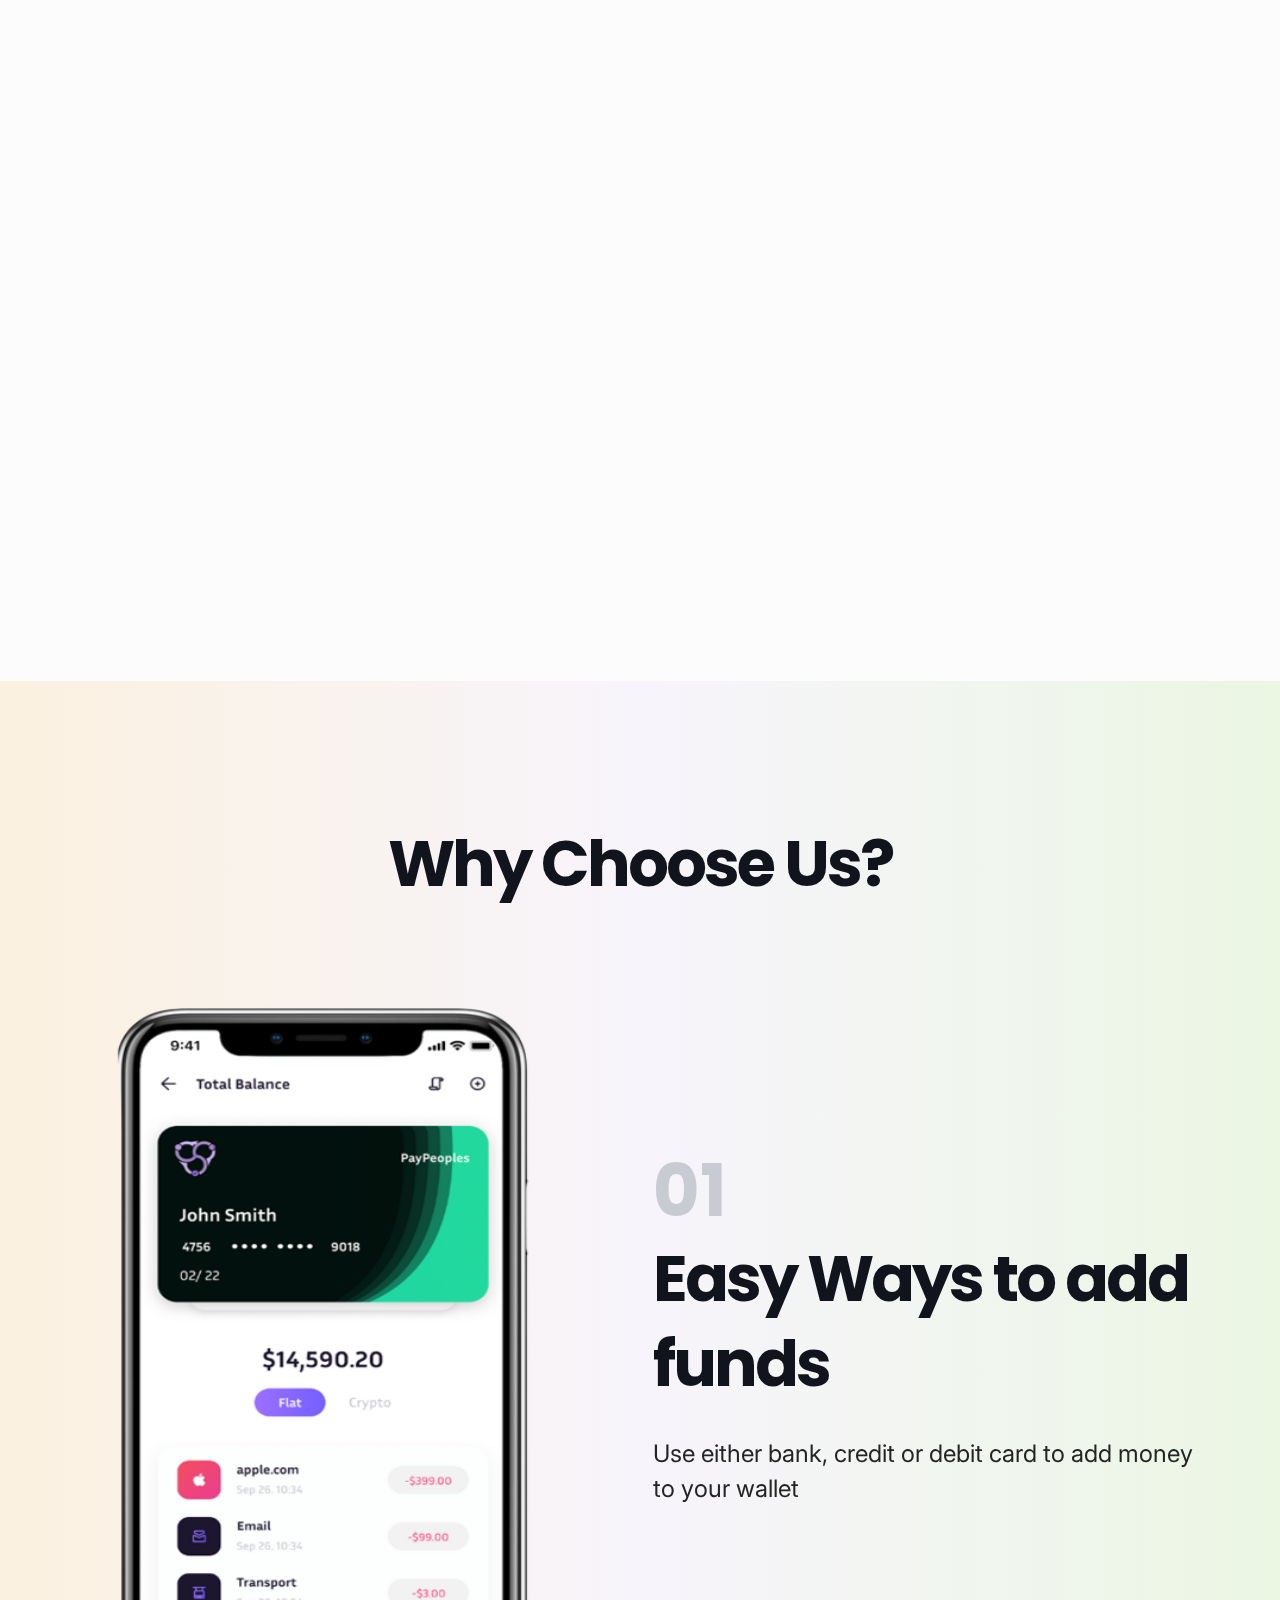
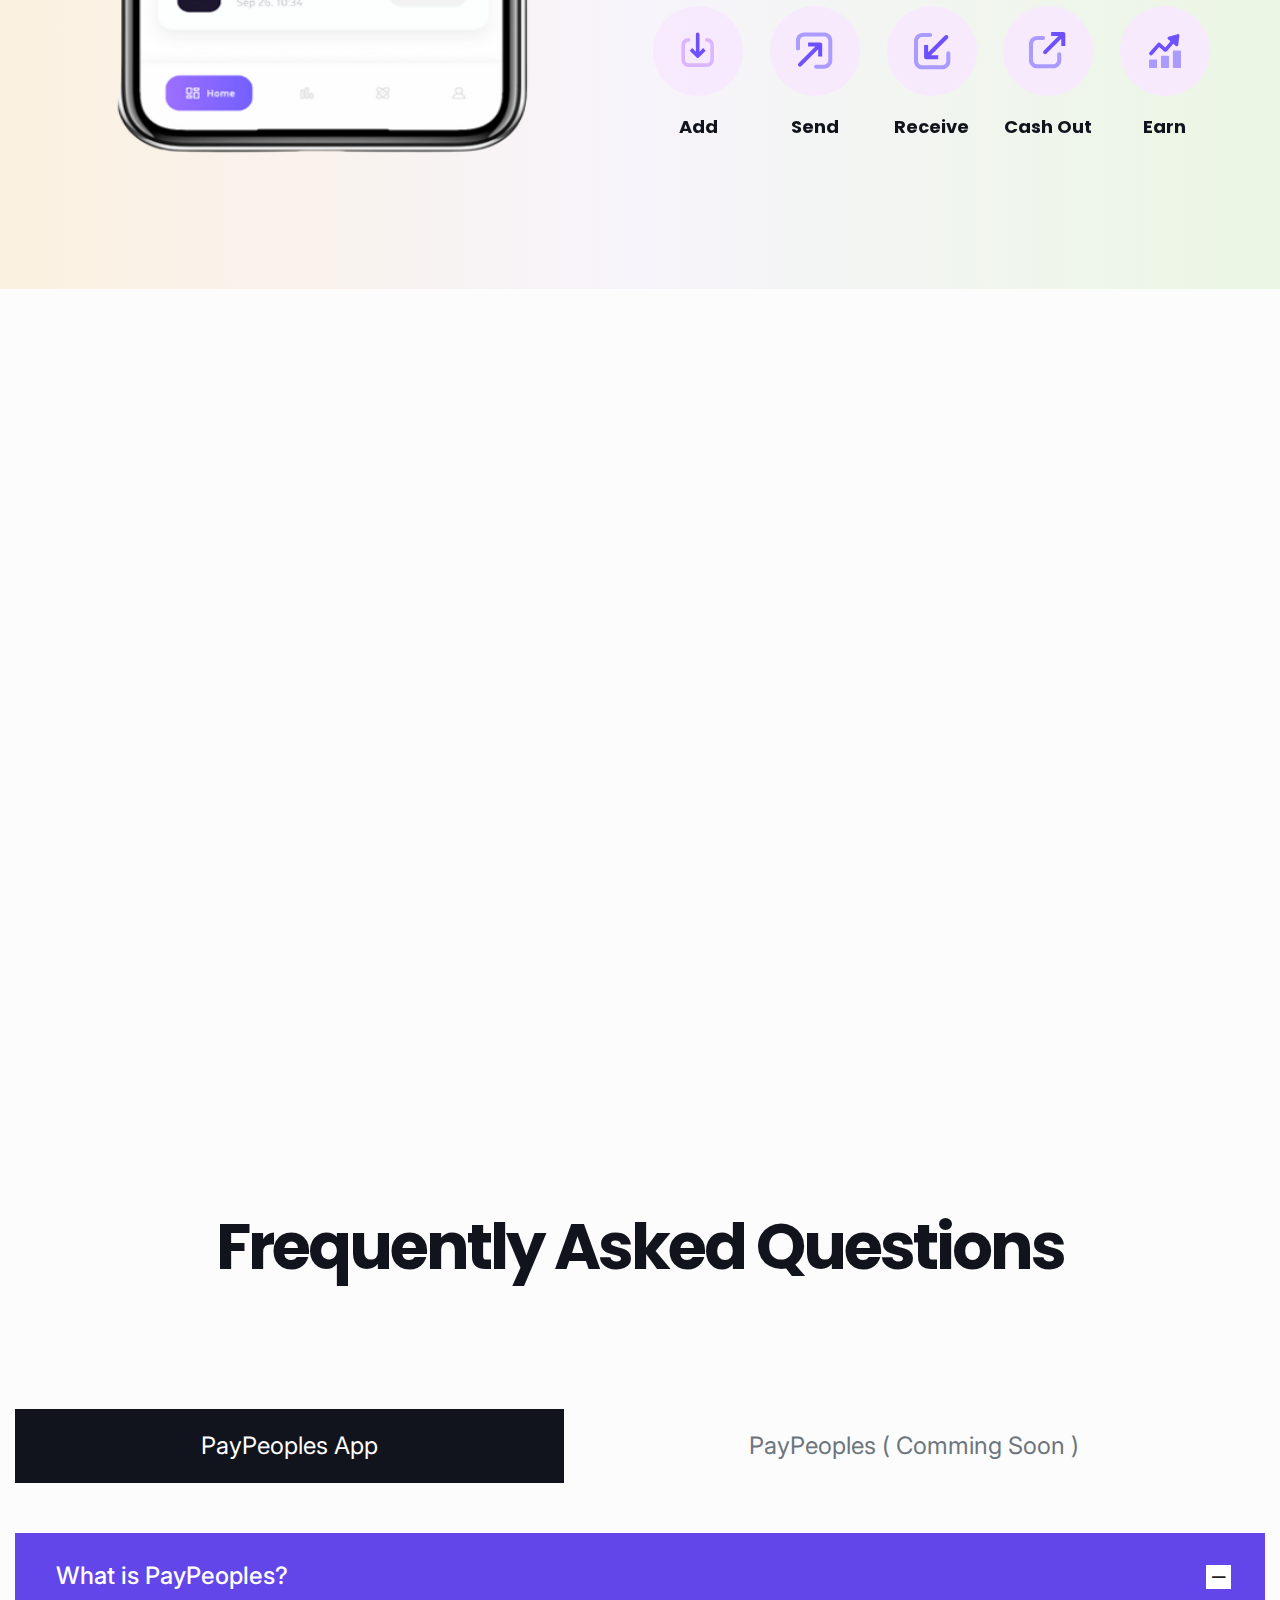
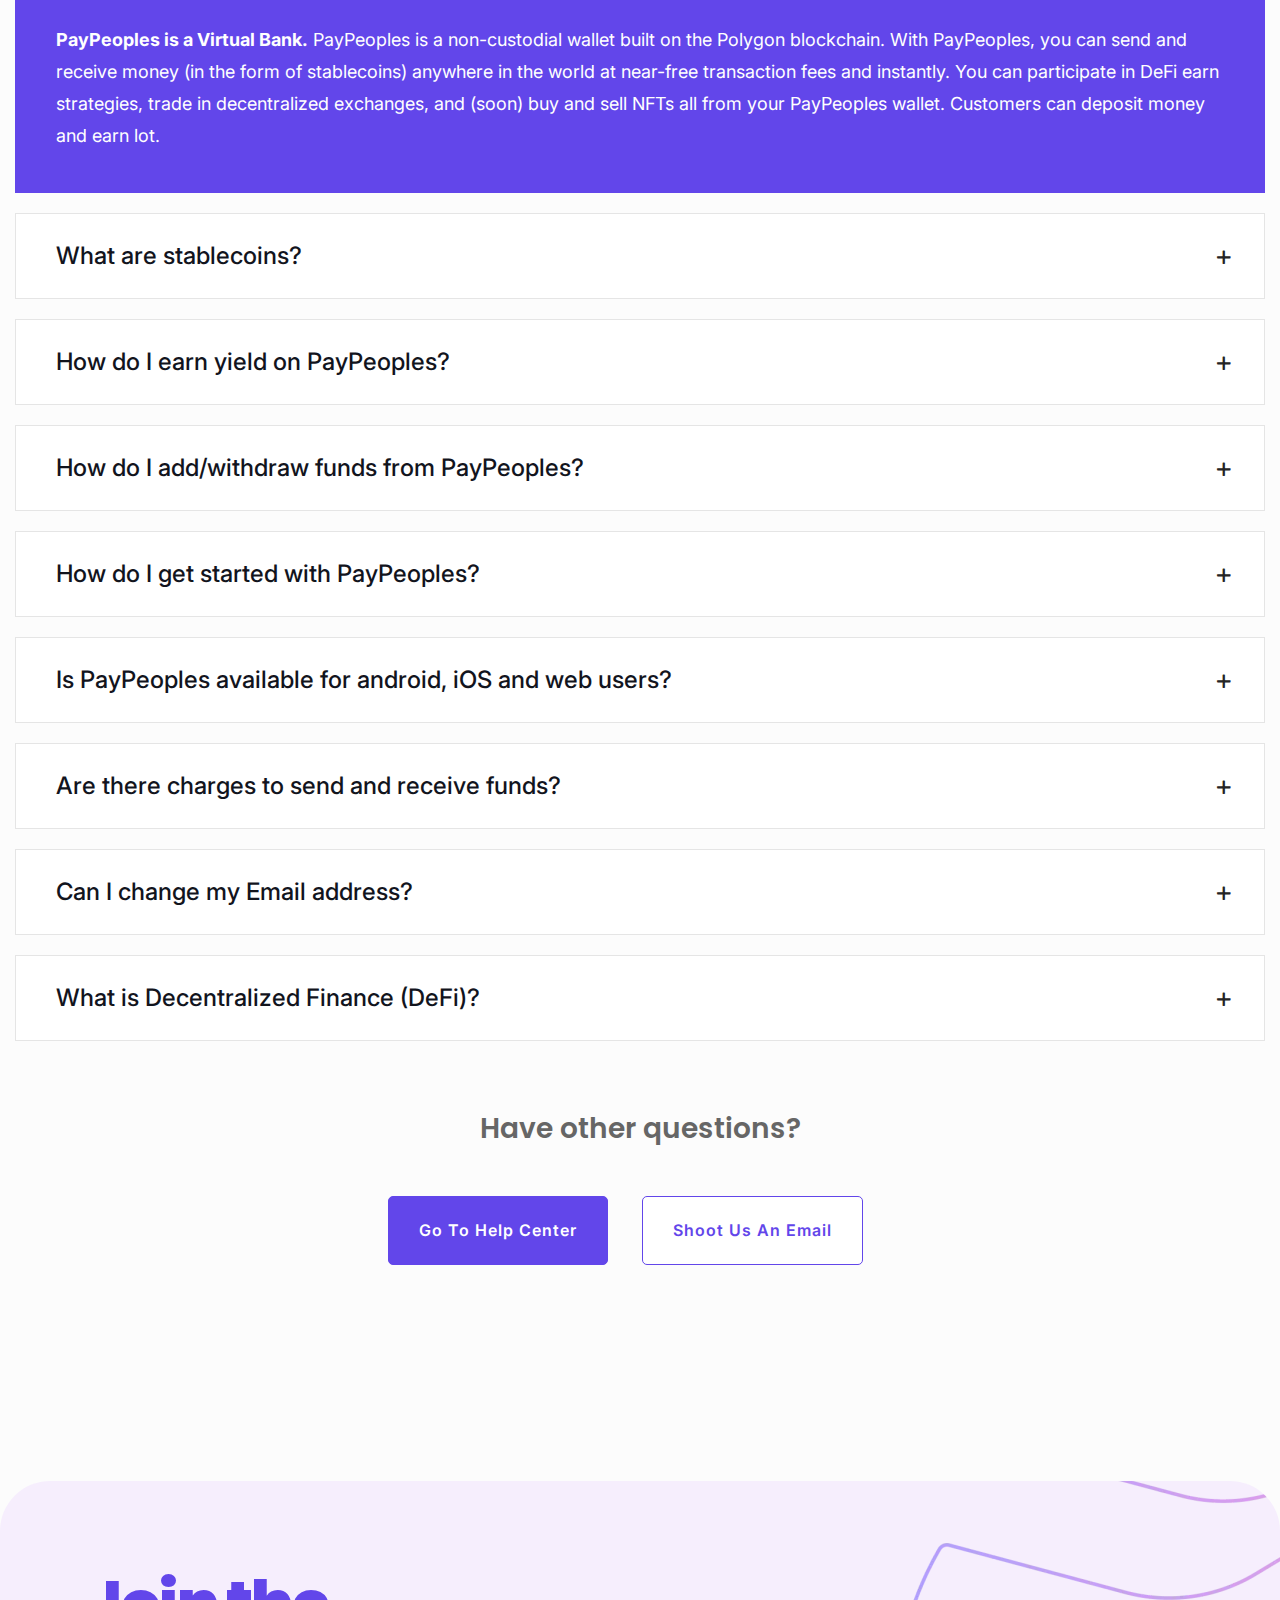
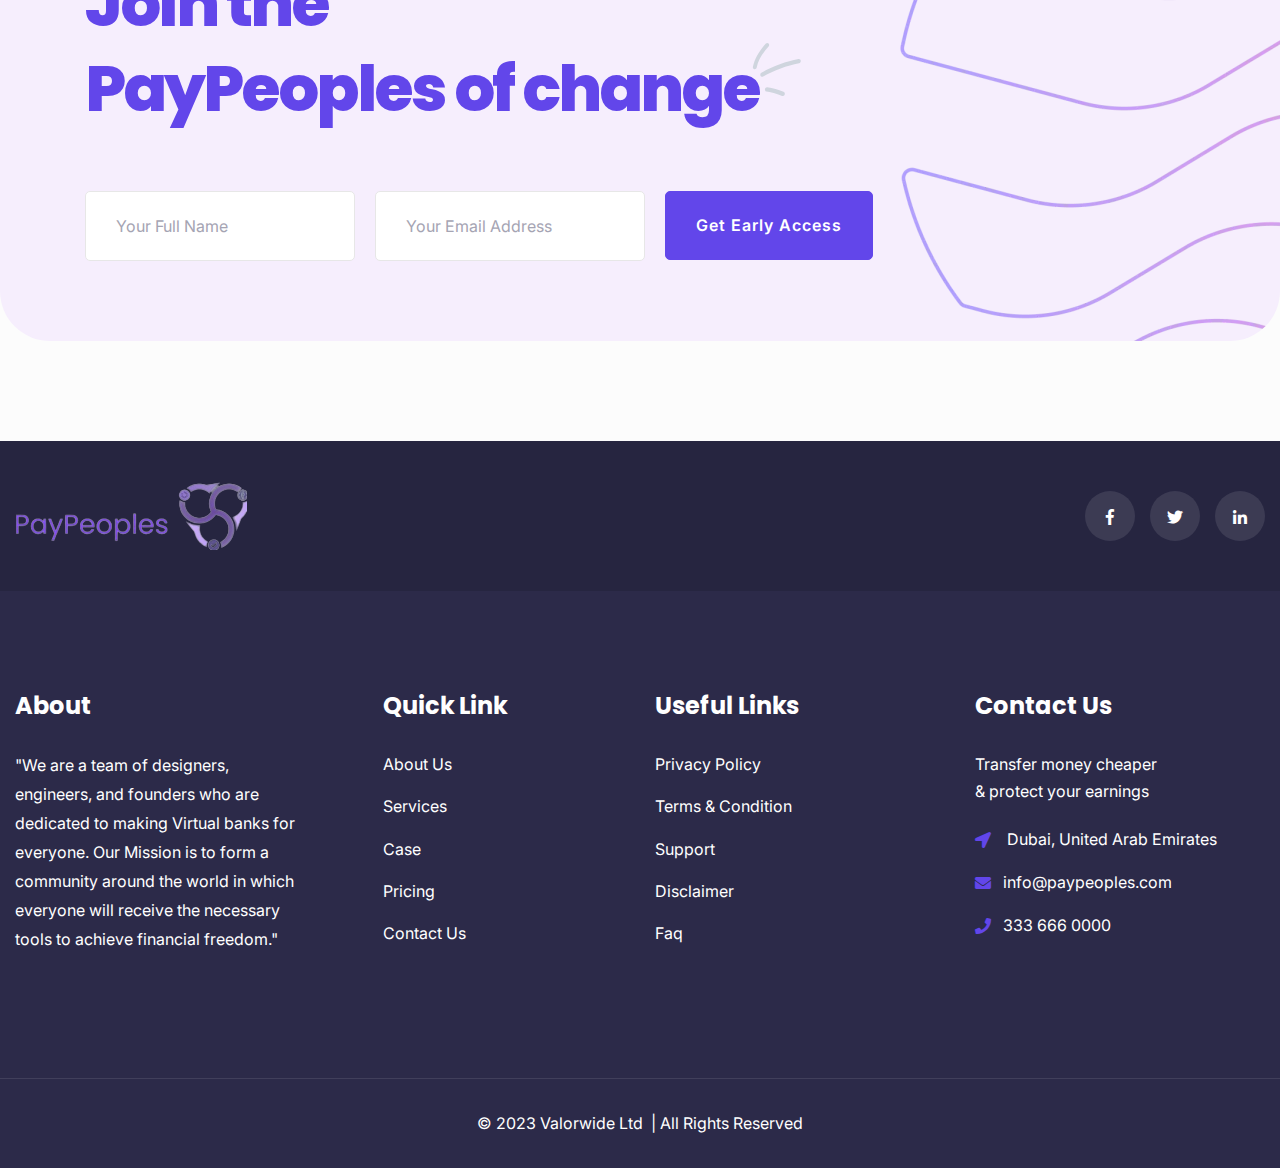
==== commit 7543fad1: "create about page" ====
--- a/index.html
+++ b/index.html
@@ -31,12 +31,13 @@
     <header class="main-header header-style-one">
         <nav class="navbar navbar-expand-lg navbar-light bg-white fixed-top paypeoples-menu">
             <div class="container">
-                <a class="navbar-brand" href="#"><img src="./assets/images/logo.png" alt=""></a>
+                <a class="navbar-brand" href="index.html"><img src="./assets/images/logo.png" alt=""></a>
                 <button class="navbar-toggler" type="button" data-bs-toggle="collapse" data-bs-target="#main_nav">
                     <span class="navbar-toggler-icon"></span>
                 </button>
                 <div class="collapse navbar-collapse justify-content-end" id="main_nav">
                     <ul class="navbar-nav">
+                        
                         <li class="nav-item dropdown has-megamenu me-4">
                             <a class="nav-link dropdown-toggle" href="#" data-bs-toggle="dropdown"> Customers </a>
                             <div class="dropdown-menu megamenu" role="menu">
@@ -163,7 +164,7 @@
                                
                             </div> <!-- dropdown-mega-menu.// -->
                         </li>
-                        <li class="nav-item active"><a class="nav-link" href="#"> About </a></li>
+                        <li class="nav-item active"><a class="nav-link" href="about.html"> About </a></li>
                      
                     </ul>
                     <div class="login">
--- a/assets/css/style.css
+++ b/assets/css/style.css
@@ -441,10 +441,6 @@
     border-radius: 10px;
 }
 
-.paypeoples-menu .navbar-nav > .active > a.nav-link{
-	color: var(--theme-color);
-}
-
 .paypeoples-menu .icon-box .text{
 	margin: 0;
 }
@@ -539,7 +535,7 @@
 ***/
 
 .hero-section{
-	padding: 300px 0 100px 0;
+	padding: 300px 0 10px 0;
 	background-repeat: no-repeat;
 	background-size: cover;
 	background-position: center;
@@ -653,11 +649,11 @@
 
 .personal-right img{
 	position: absolute;
-	top: 0;
-	right: 0;
-	max-width: 500px;
-	width: 100%;
-	height: 100%;
+    top: 0;
+    right: 0;
+    max-width: 450px;
+    width: 100%;
+    height: 85%;
 }
 
 /*** 
@@ -751,7 +747,7 @@
 ***/
 
 .personal-use-section.choose .bg-color{
-	padding: 140px 0;
+	padding: 140px 0 0 0;
 	border-radius: 0;
 }
 
@@ -1318,8 +1314,6 @@
 ====================================================================
 ***/
 
-
-
 #bubbles { height: 100% }
 #bubbles { padding: 100px 0 }
 .bubble {
@@ -1438,10 +1432,72 @@
 }
 
 
-
-
-
-
-
-
-
+/*** 
+====================================================================
+	Page Title
+====================================================================
+***/
+
+.page-title{
+	padding: 250px 0 100px 0;
+	background: linear-gradient(90deg, rgba(250,237,237,1) 0%, rgba(255,255,255,1) 50%, rgba(252,245,233,1) 100%);
+}
+
+.page-title h4{
+    font-family: 'Inter', sans-serif;
+    font-size: 24px;
+    font-weight: 600;
+	color: #6E6E6E;
+	margin-bottom: 36px;
+}
+
+.page-title .text-2{
+	color: var(--theme-color);
+	margin-bottom: 36px;
+}
+
+.page-title p {
+	font-family: 'Inter', sans-serif;
+    font-size: 24px;
+    font-weight: 500;
+	line-height: 36px;
+	color: var(--black-color);
+}
+
+
+/*** 
+====================================================================
+	Mission Section
+====================================================================
+***/
+
+.mission-section{
+	padding: 100px 0 0;
+}
+
+.mission{
+	background-position: center;
+	background-repeat: no-repeat;
+	background-size: cover;
+	border-radius: 50px;
+}
+
+.mission-inner{
+	padding: 85px;
+}
+
+.mission-text h4{
+	font-family: 'Inter', sans-serif;
+    font-size: 24px;
+    font-weight: 600;
+	color: var(--theme-color);
+}
+
+.mission-text .text li{
+	font-family: 'Poppins', sans-serif;
+    font-size: 32px;
+    font-weight: 600;
+    line-height: 42px;
+    color: var(--black-color);
+    letter-spacing: -1px;
+}--- a/assets/css/responsive.css
+++ b/assets/css/responsive.css
@@ -44,9 +44,9 @@
 
 }
 
-@media only screen and (max-width: 1260px){
+@media only screen and (max-width: 1360px){
 	.hero-section .upper-text h1::before {
-		right: 115px;
+		display: none;
 	}
 
 }
@@ -103,16 +103,15 @@
 		display: none;
 	}
 
-	/* .newsletter-sectio .hero-form form{
-		display: flex;
-		justify-content: center;
-	} */
-
 	.newsletter-section .inner {
 		padding: 60px 20px;
 	}
 
 	.newsletter-section .bg-image {
+		border-radius: 0px;
+	}
+
+	.mission {
 		border-radius: 0px;
 	}
 
@@ -149,6 +148,34 @@
 
 	.paypeoples-menu .left-border{
 		border: none;
+	}
+
+	.personal-use-section.choose .bg-color .sec-title {
+		margin-bottom: 0;
+	}
+
+	.personal-left {
+		margin-top: 40px;
+	}
+
+	.personal-use-section.choose .bg-color {
+		padding: 100px 0 0 0;
+	}
+
+	.personal-left .app-image {
+		padding: 100px 0 100px 0;
+	}
+
+	.fund-section {
+		padding: 100px 0;
+	}
+
+	.faq-section {
+		padding: 50px 0;
+	}
+
+	.faq-section .sec-title {
+		margin-bottom: 80px;
 	}
 
 }
@@ -272,6 +299,11 @@
 	.personal-left {
 		margin-top: 20px;
 	}
+
+	.mission-section {
+		padding: 50px 0;
+	}
+
 
 }
 
